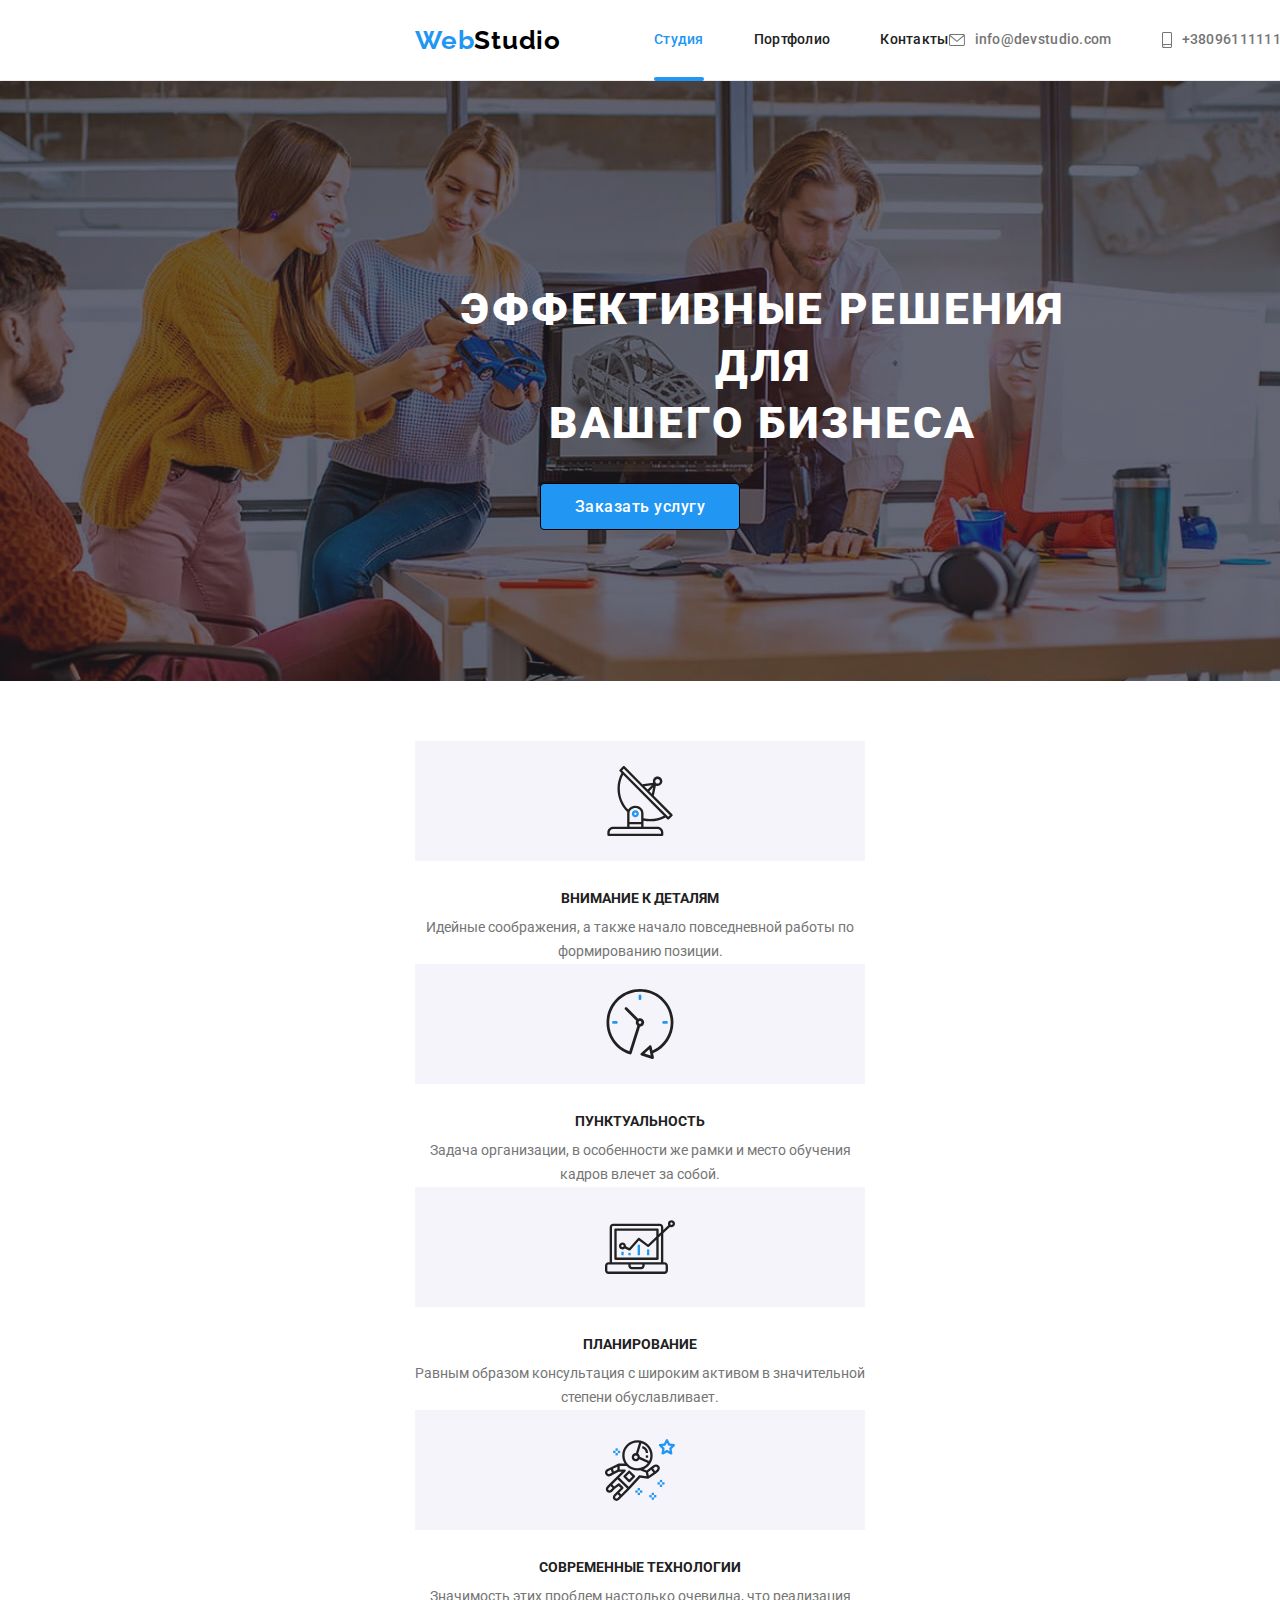
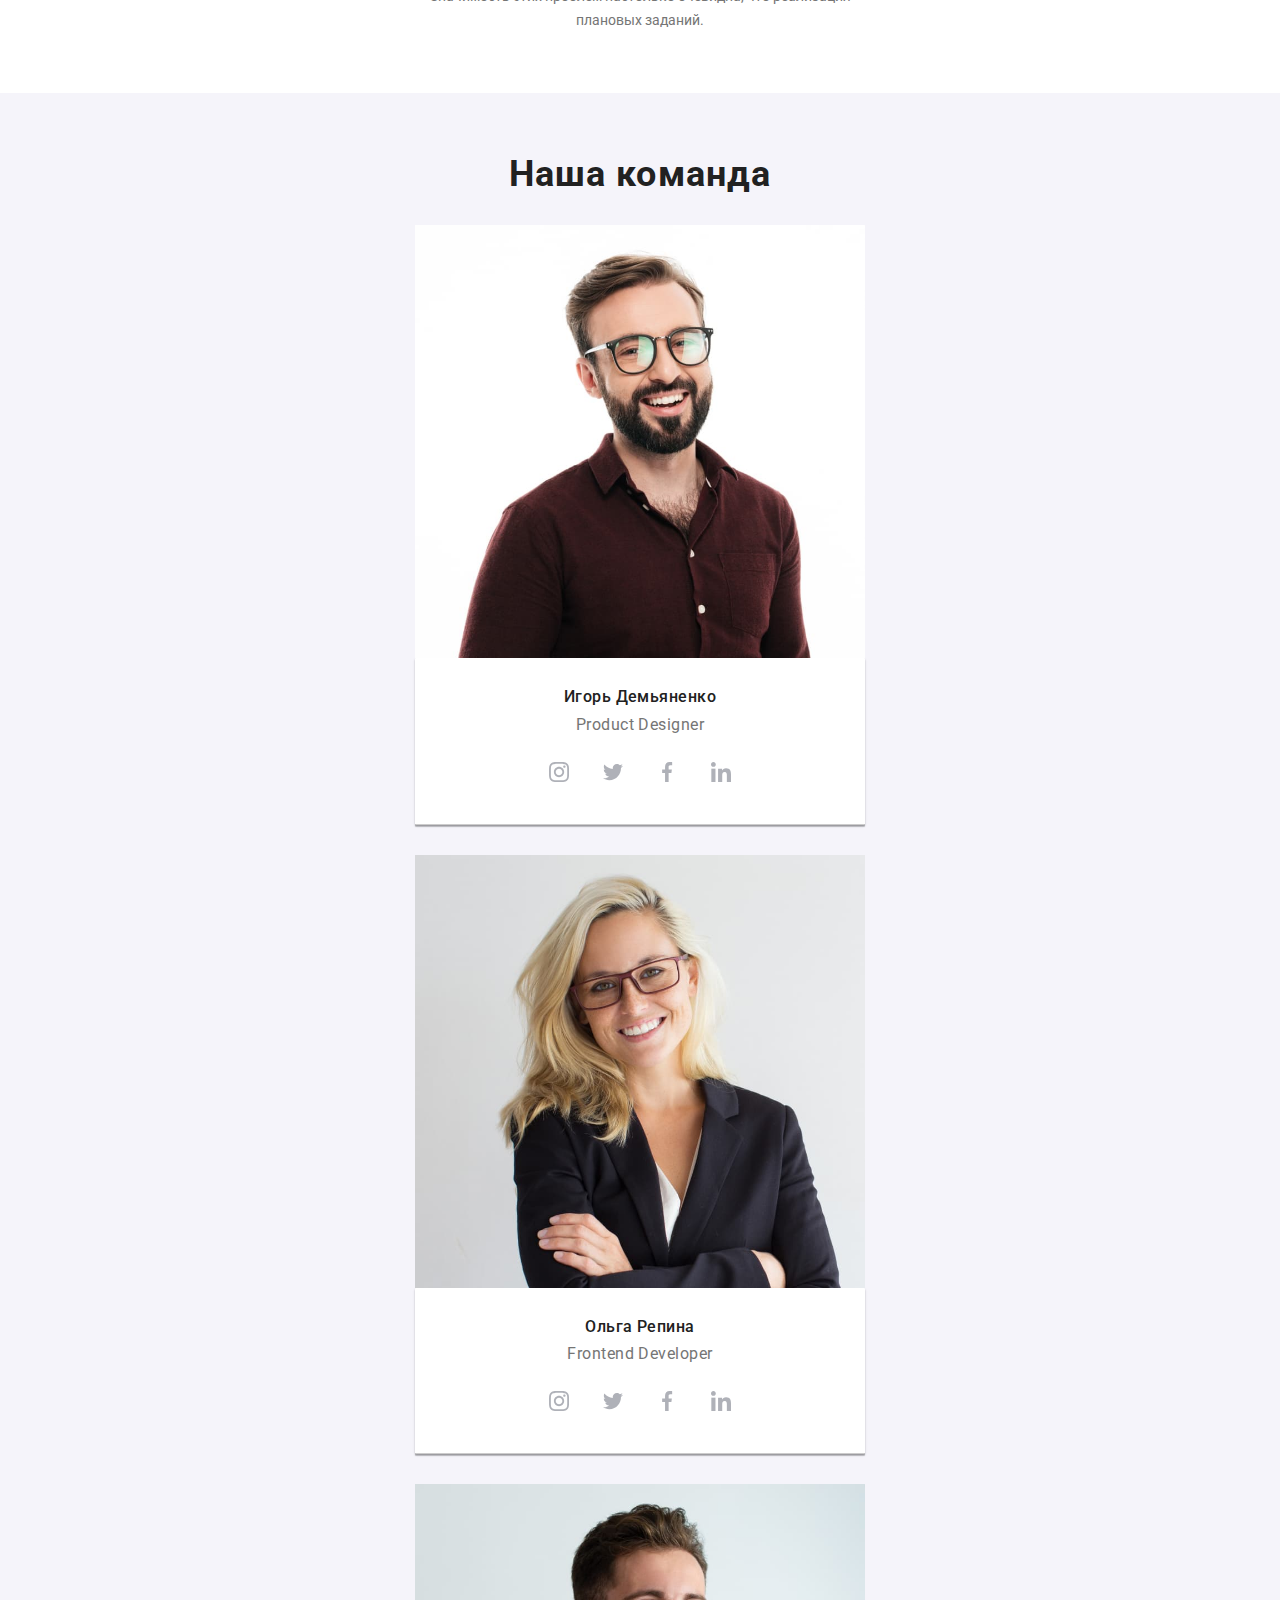
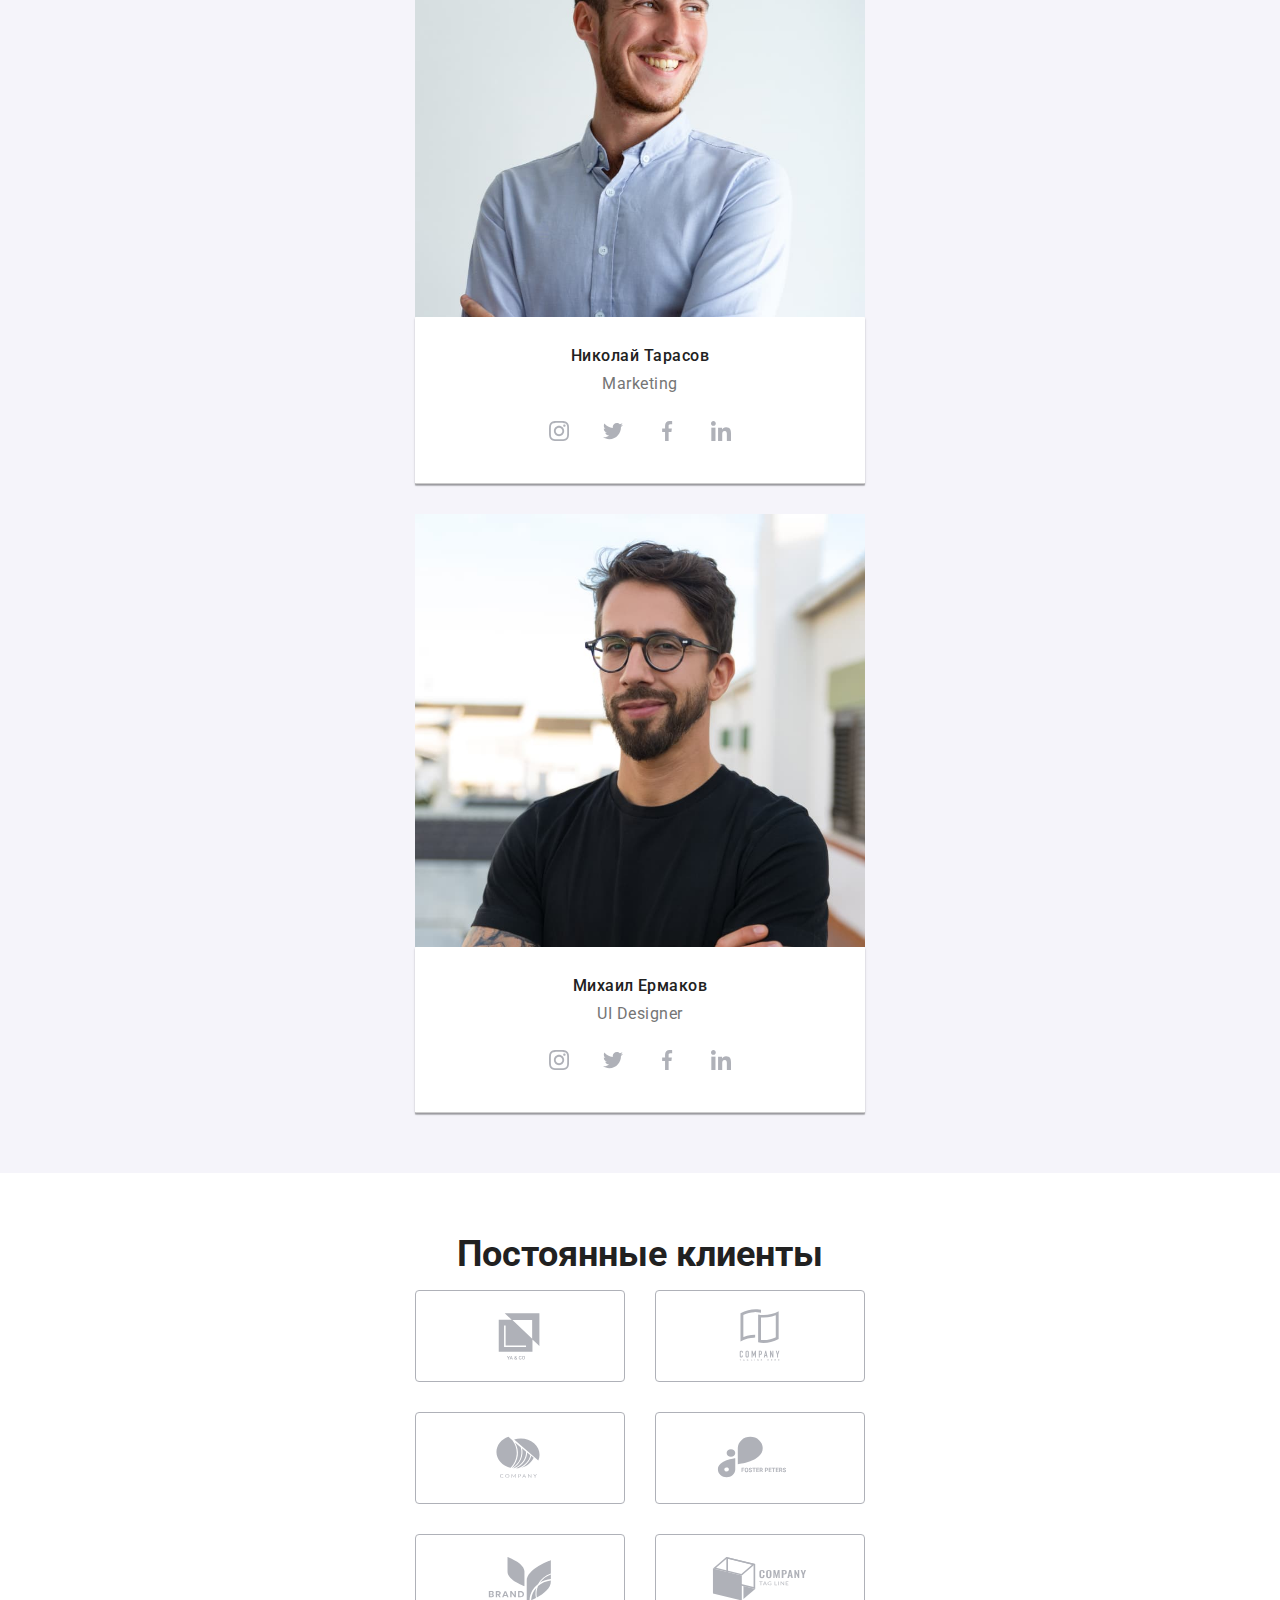
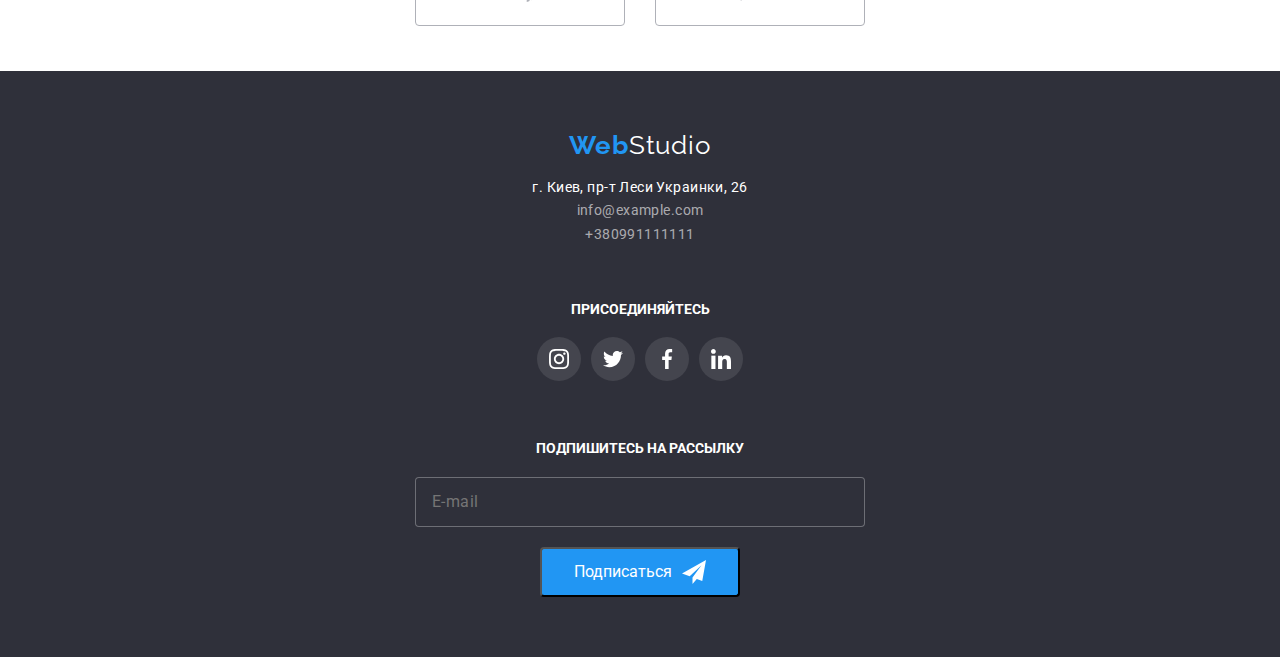
==== index.html @ 8c22aded "test" ====
<!DOCTYPE html>
<html lang="ru">
  <head>
    <meta charset="UTF-8" />
    <meta http-equiv="X-UA-Compatible" content="IE=edge" />
    <meta name="viewport" content="width=device-width, initial-scale=1.0" />

    <link rel="preconnect" href="https://fonts.googleapis.com" />
    <link rel="preconnect" href="https://fonts.gstatic.com" crossorigin />
    <link
      href="https://fonts.googleapis.com/css2?family=Raleway:wght@700&family=Roboto:wght@400;500;700;900&display=swap"
      rel="stylesheet"
    />
    <link
      rel="stylesheet"
      href="https://cdnjs.cloudflare.com/ajax/libs/modern-normalize/1.1.0/modern-normalize.min.css"
    />
    
    <link rel="stylesheet" href="./css/main.min.css" />
    <title>Document</title>
  </head>
  <body>
    <header class="page-header">
      <div class="container">
        <nav class="all-nav">
          <a class="link link-logo-header" href="./index.html">
            <span class="logo-web-header">Web</span
            ><span class="logo-studio-header">Studio</span>
          </a>
          <ul class="nav-list">
            <li class="nav-list__item">
              <a href="" class="nav-list__link nav-list__link--current link">Студия</a>
            </li>
            <li class="nav-list__item">
              <a href="./portfolio.html" class="nav-list__link link"
                >Портфолио</a
              >
            </li>
            <li class="nav-list__item">
              <a href="" class="nav-list__link link">Контакты</a>
            </li>
          </ul>
        </nav>
        <ul class="contacts-list">
          <li class="contacts-list__item">
            <a href="mailto:info@devstudio.com" class="contact link">
              <svg class="icon-mail">
                <use href="./img/icons.svg#icon-envelope"></use>
              </svg>
              info@devstudio.com</a
            >
          </li>
          <li class="contacts-list__item">
            <a href="tel:+380961111111" class="contact link"
              ><svg class="icon-phone">
                <use href="./img/icons.svg#icon-smartphone"></use>
              </svg>
              +380961111111</a
            >
          </li>
        </ul>
      </div>
    </header> 
    <main>
      <!-- HERO -->
      <section class="hero-list">
        <div class="container">
          <h1 class="hero-list__title">
            ЭФФЕКТИВНЫЕ РЕШЕНИЯ ДЛЯ<br />
            ВАШЕГО БИЗНЕСА
          </h1>
          <button type="button" class="hero-list__button hero-list__button--current" data-modal-open>
            Заказать услугу
          </button>
        </div>
      </section>
      <!-- ADVANTAGE -->
      <section class="section">
        <div class="container">
          <h2 class="visually-hidden">Особенности(скрытый заголовок)</h2>
          <ul class="advantage-list">
            <li class="advantage-list__item">
              <div class="icon-container">
                <svg class="icon-antenna-1" width="70" height="70">
                  <use href="./img/icons.svg#icon-antenna-1"></use>
                </svg>
              </div>

              <h3 class="advantage-list__title">ВНИМАНИЕ К ДЕТАЛЯМ</h3>
              <p class="advantage-list__text">
                Идейные соображения, а также начало повседневной работы по
                формированию позиции.
              </p>
            </li>
            <li class="advantage-list__item">
              <div class="icon-container">
                <svg class="icon-clock-1" width="70" height="70">
                  <use href="./img/icons.svg#icon-clock-1"></use>
                </svg>
              </div>
              <h3 class="advantage-list__title">ПУНКТУАЛЬНОСТЬ</h3>
              <p class="advantage-list__text">
                Задача организации, в особенности же рамки и место обучения
                кадров влечет за собой.
              </p>
            </li>
            <li class="advantage-list__item">
              <div class="icon-container">
                <svg class="icon-diagram-1" width="70" height="70">
                  <use href="./img/icons.svg#icon-diagram-1"></use>
                </svg>
              </div>
              <h3 class="advantage-list__title">ПЛАНИРОВАНИЕ</h3>
              <p class="advantage-list__text">
                Равным образом консультация с широким активом в значительной
                степени обуславливает.
              </p>
            </li>
            <li class="advantage-list__item">
              <div class="icon-container">
                <svg class="icon-astronaut-1" width="70" height="70">
                  <use href="./img/icons.svg#icon-astronaut-1"></use>
                </svg>
              </div>
              <h3 class="advantage-list__title">СОВРЕМЕННЫЕ ТЕХНОЛОГИИ</h3>
              <p class="advantage-list__text">
                Значимость этих проблем настолько очевидна, что реализация
                плановых заданий.
              </p>
            </li>
          </ul>
        </div>
      </section> 
      <section class="work">
        <div class="container">
          <h2 class="work-title">Чем мы занимаемся</h2>
          <ul class="work-list">
            <li class="work-list__item">
              <img src="./img/box1.jpg" alt="компьютер" width="370" />
              <p class="work-list__overlay">ДЕСКТОПНЫЕ ПРИЛОЖЕНИЯ</p>
            </li>
            <li class="work-list__item">
              <img src="./img/box2.jpg" alt="смартфон" width="370" />
              <p class="work-list__overlay">МОБИЛЬНЫЕ ПРИЛОЖЕНИЯ</p>
            </li>
            <li class="work-list__item">
              <img src="./img/box3.jpg" alt="планшет" width="370" />
              <p class="work-list__overlay">ДИЗАЙНЕРСКИЕ РЕШЕНИЯ</p>
            </li>
          </ul>
        </div>
      </section>
      <section class="all-team section">
        <div class="container">
          <h2 class="all-team__title">Наша команда</h2>
          <ul class="team-list">
            <li class="team-list__item">
              <img src="./img/img.jpg" width="450" alt="фото Игоря" />
              <div class="team-list__content">
                <h3 class="team-list__name">Игорь Демьяненко</h3>
                <p class="team-list__description">Product Designer</p>
                <ul class="social-list">
                  <li class="social-list__item">
                    <a href="" class="social-list__link">
                      <svg class="social-list__icon" width="20" height="20">
                        <use href="./img/icons.svg#icon-instagram-2"></use>
                      </svg>
                    </a>
                  </li>
                  <li class="social-list__item">
                    <a href="" class="social-list__link">
                      <svg class="social-list__icon" width="20" height="20">
                        <use href="./img/icons.svg#icon-twitter-1"></use>
                      </svg>
                    </a>
                  </li>
                  <li class="social-list__item">
                    <a href="" class="social-list__link">
                      <svg class="social-list__icon" width="20" height="20">
                        <use href="./img/icons.svg#icon-facebook-1"></use>
                      </svg>
                    </a>
                  </li>
                  <li class="social-list__item">
                    <a href="" class="social-list__link">
                      <svg class="social-list__icon" width="20" height="20">
                        <use href="./img/icons.svg#icon-linkedin-1"></use>
                      </svg>
                    </a>
                  </li>
                </ul>
              </div>
            </li>
            <li class="team-list__item">
              <img src="./img/img1.jpg" width="450" alt="фото Ольги" />
              <div class="team-list__content">
                <h3 class="team-list__name">Ольга Репина</h3>
                <p class="team-list__description">Frontend Developer</p>
                <ul class="social-list">
                  <li class="social-list__item">
                    <a href="" class="social-list__link">
                      <svg class="social-list__icon" width="20" height="20">
                        <use href="./img/icons.svg#icon-instagram-2"></use>
                      </svg>
                    </a>
                  </li>
                  <li class="social-list__item">
                    <a href="" class="social-list__link">
                      <svg class="social-list__icon" width="20" height="20">
                        <use href="./img/icons.svg#icon-twitter-1"></use>
                      </svg>
                    </a>
                  </li>
                  <li class="social-list__item">
                    <a href="" class="social-list__link">
                      <svg class="social-list__icon" width="20" height="20">
                        <use href="./img/icons.svg#icon-facebook-1"></use>
                      </svg>
                    </a>
                  </li>
                  <li class="social-list__item">
                    <a href="" class="social-list__link">
                      <svg class="social-list__icon" width="20" height="20">
                        <use href="./img/icons.svg#icon-linkedin-1"></use>
                      </svg>
                    </a>
                  </li>
                </ul>
              </div>
            </li>
            <li class="team-list__item">
              <img src="./img/img2.jpg" width="450" alt="фото Николая" />
              <div class="team-list__content">
                <h3 class="team-list__name">Николай Тарасов</h3>
                <p class="team-list__description">Marketing</p>
                <ul class="social-list">
                  <li class="social-list__item">
                    <a href="" class="social-list__link">
                      <svg class="social-list__icon" width="20" height="20">
                        <use href="./img/icons.svg#icon-instagram-2"></use>
                      </svg>
                    </a>
                  </li>
                  <li class="social-list__item">
                    <a href="" class="social-list__link">
                      <svg class="social-list__icon" width="20" height="20">
                        <use href="./img/icons.svg#icon-twitter-1"></use>
                      </svg>
                    </a>
                  </li>
                  <li class="social-list__item">
                    <a href="" class="social-list__link">
                      <svg class="social-list__icon" width="20" height="20">
                        <use href="./img/icons.svg#icon-facebook-1"></use>
                      </svg>
                    </a>
                  </li>
                  <li class="social-list__item">
                    <a href="" class="social-list__link">
                      <svg class="social-list__icon" width="20" height="20">
                        <use href="./img/icons.svg#icon-linkedin-1"></use>
                      </svg>
                    </a>
                  </li>
                </ul>
              </div>
            </li>
            <li class="team-list__item">
              <img src="./img/img3.jpg" width="450" alt="фото Михаила" />
              <div class="team-list__content">
                <h3 class="team-list__name">Михаил Ермаков</h3>
                <p class="team-list__description">UI Designer</p>
                <ul class="social-list">
                  <li class="social-list__item">
                    <a href="" class="social-list__link">
                      <svg class="social-list__icon" width="20" height="20">
                        <use href="./img/icons.svg#icon-instagram-2"></use>
                      </svg>
                    </a>
                  </li>
                  <li class="social-list__item">
                    <a href="" class="social-list__link">
                      <svg class="social-list__icon" width="20" height="20">
                        <use href="./img/icons.svg#icon-twitter-1"></use>
                      </svg>
                    </a>
                  </li>
                  <li class="social-list__item">
                    <a href="" class="social-list__link">
                      <svg class="social-list__icon" width="20" height="20">
                        <use href="./img/icons.svg#icon-facebook-1"></use>
                      </svg>
                    </a>
                  </li>
                  <li class="social-list__item">
                    <a href="" class="social-list__link">
                      <svg class="social-list__icon" width="20" height="20">
                        <use href="./img/icons.svg#icon-linkedin-1"></use>
                      </svg>
                    </a>
                  </li>
                </ul>
              </div>
            </li>
          </ul>
        </div>
      </section>
      <section class="clients section">
        <div class="container">
          <h2 class="client-title">Постоянные клиенты</h2>
          <ul class="client-list">
            <li class="client-list__item">
              <a href="" class="client-list__link"
                ><svg class="client-list__icon" width="106" height="60">
                  <use href="./img/icons.svg#icon-logo"></use>
                </svg>
              </a>
            </li>
            <li class="client-list__item">
              <a href="" class="client-list__link"
                ><svg class="client-list__icon" width="106" height="60">
                  <use href="./img/icons.svg#icon-logo1"></use>
                </svg>
              </a>
            </li>
            <li class="client-list__item">
              <a href="" class="client-list__link"
                ><svg class="client-list__icon" width="106" height="60">
                  <use href="./img/icons.svg#icon-logo2"></use>
                </svg>
              </a>
            </li>
            <li class="client-list__item">
              <a href="" class="client-list__link"
                ><svg class="client-list__icon" width="106" height="60">
                  <use href="./img/icons.svg#icon-logo3"></use>
                </svg>
              </a>
            </li>
            <li class="client-list__item">
              <a href="" class="client-list__link"
                ><svg class="client-list__icon" width="106" height="60">
                  <use href="./img/icons.svg#icon-logo4"></use>
                </svg>
              </a>
            </li>
            <li class="client-list__item">
              <a href="" class="client-list__link"
                ><svg class="client-list__icon" width="106" height="60">
                  <use href="./img/icons.svg#icon-logo5"></use>
                </svg>
              </a>
            </li>
          </ul>
        </div>
      </section>
    </main>
    <!-- FOOTER -->
    <footer class="all-footer">
      <div class="container">
        <div class="left-side">
          <a class="link" href="./index.html">
            <span lang="en" class="logo-web-header">Web</span
            ><span lang="en" class="footer-logo-studio">Studio</span>
          </a>

          <address class="contacts-list">
            <ul class="contacts-footer">
              <li class="contacts-list__item">
                <a
                  class="contacts-list-adress link"
                  href="https://www.google.com/maps/d/viewer?msa=0&mid=10uSM3H-mIU3GznYo2szRIEphczw&ll=50.42732700000004%2C30.538092&z=17"
                  rel="noopener noreferrer"
                  >г. Киев, пр-т Леси Украинки, 26</a
                >
              </li>
              <li class="contacts-list__item">
                <a href="mailto:info@example.com" class="contact-footer link"
                  >info@example.com</a
                >
              </li>
              <li class="contacts-list__item">
                <a href="tel:+380991111111" class="contact-footer link"
                  >+380991111111</a
                >
              </li>
            </ul>
          </address>
        </div>
        <div class="social-address">
          <h3 class="address-title">ПРИСОЕДИНЯЙТЕСЬ</h3>
          <ul class="address-list">
            <li class="address-list__item">
              <a href="" class="address-list__link">
                <svg class="address-list__icon" width="20" height="20">
                  <use href="./img/icons.svg#icon-instagram-2"></use>
                </svg>
              </a>
            </li>
            <li class="address-list__item">
              <a href="" class="address-list__link">
                <svg class="address-list__icon" width="20" height="20">
                  <use href="./img/icons.svg#icon-twitter-1"></use>
                </svg>
              </a>
            </li>
            <li class="address-list__item">
              <a href="" class="address-list__link">
                <svg class="address-list__icon" width="20" height="20">
                  <use href="./img/icons.svg#icon-facebook-1"></use>
                </svg>
              </a>
            </li>
            <li class="address-list__item">
              <a href="" class="address-list__link">
                <svg class="address-list__icon" width="20" height="20">
                  <use href="./img/icons.svg#icon-linkedin-1"></use>
                </svg>
              </a>
            </li>
          </ul>
        </div>
        <form action="#" class="contact-form">
          <label for="email" class="text-for-input"
            >ПОДПИШИТЕСЬ НА РАССЫЛКУ</label
          >
          <input
            type="text"
            name="email"
            class="input-form"
            id="email"
            placeholder="E-mail"
          />
          <button class="input-button" type="submit">
            Подписаться
            <svg class="icon-send" width="24" height="24">
              <use href="./img/icons.svg#icon-send"></use>
            </svg>
          </button>
        </form>
      </div>
    </footer>
    <div class="backdrop is-hidden" data-modal>
      <div class="modal">
        <button class="close-modal-button" type="button" data-modal-close>
          <svg class="icon-close" width="18" height="18">
            <use href="./img/icons.svg#icon-close"></use>
          </svg>
        </button>
        <form class="modal-form">
          <p class="modal-form-text">Оставьте свои данные, мы вам перезвоним</p>
          <div class="modal-form-name">
            <label class="modal-form__label" for="name"> Имя</label>
            <span class="modal-form__span">
              <input class="input-modal" type="text" name="name" id="name" />
              <svg class="icon-modal" width="12" height="12">
                <use href="./img/icons.svg#icon-man"></use></svg
            ></span>
          </div>
          <div class="modal-form-phone">
            <label class="modal-form__label" for="phone">Телефон</label>
            <span class="modal-form__span"
              ><input class="input-modal" type="text" name="phone" id="phone" />
              <svg class="icon-modal" width="12" height="12">
                <use href="./img/icons.svg#icon-telphone"></use></svg
            ></span>
          </div>
          <div class="modal-form-mail">
            <label class="modal-form__label" for="mail">Почта</label>

            <span class="modal-form__span"
              ><input
                class="input-modal"
                type="text"
                name="mail"
                id="mail" /><svg class="icon-modal" width="12" height="12">
                <use href="./img/icons.svg#icon-enve"></use></svg
            ></span>
          </div>
          <div class="modal-form-comment">
            <label class="modal-form__label" for="comment">Комментарий</label>
            <textarea
              class="textarea-modal"
              name="comment"
              id="comment"
              placeholder="Введите текст"
            ></textarea>
          </div>
          <div class="modal-form-agreement">
            <input
              class="checkbox visually-hidden"
              type="checkbox"
              name="accept"
              value="accept"
              id="check"
            />
            <label for="check" class="accept-agreement"
              ><span class="label-accept-check"
                ><svg height="8" width="11">
                  <use href="./img/icons.svg#icon-vector-1"></use></svg
              ></span>
              Соглашаюсь с рассылкой и принимаю&nbsp;
              <a href="" class="accept-agreement-link">
                Условия договора</a
              ></label
            >
          </div>
          <div class="modal-form-submit">
            <button class="input-button-modal" type="submit">Отправить</button>
          </div>
        </form>
      </div>
    </div>
    <script src="./js/modal.js"></script>
  </body>
</html>
---- css/main.min.css ----
:root{--background-color: #e5e5e5;--primary-text-color: #212121;--secondary-text-color: #757575;--button-hover-color: #2196f3;--button-hover-text-color: #ffffff;--button-background-color: #f5f4fa}body{background-color:#ffffff;color:var(--primary-text-color);font-family:"Roboto", sans-serif}h1,h2,h3{margin:0}ul{margin:0;list-style:none}p{margin:0}img{display:block;max-width:100%}.link{text-decoration:none}.visually-hidden{position:absolute;width:1px;height:1px;margin:-1px;border:0;padding:0;white-space:nowrap;clip-path:inset(100%);clip:rect(0 0 0 0);overflow:hidden}.button{display:block;color:var(--button-hover-text-color);background-color:var(--button-hover-color);cursor:pointer;font-weight:500;font-size:16px;line-height:1.6;letter-spacing:0.03em;border-radius:4px;border:1px solid #000000;margin:0 auto;transition:background-color 250ms cubic-bezier(0.4, 0, 0.2, 1)}.button.current{color:var(--button-hover-text-color);background-color:var(--button-hover-color)}.button:hover,.button:focus{color:var(--button-hover-text-color);background-color:#188ce8}.social-list{display:flex;justify-content:center;padding-left:0px}.social-list__item{width:44px;height:44px}.social-list__item+.social-list__item{margin-left:10px}.social-list__icon{fill:#afb1b8;transition:fill 250ms cubic-bezier(0.4, 0, 0.2, 1)}.social-list__link:hover .social-list__icon,.social-list__link:focus .social-list__icon{fill:var(--button-hover-text-color)}.social-list__link{width:100%;height:100%;display:flex;align-items:center;justify-content:center;border-radius:50%;background-color:var(--button-hover-text-color);transition:background-color 250ms cubic-bezier(0.4, 0, 0.2, 1)}.social-list__link:hover,.social-list__link:focus{background-color:var(--button-hover-color)}.logo-web-header{color:var(--button-hover-color);font-family:"Raleway", sans-serif;font-size:26px;font-weight:700;line-height:1.1;letter-spacing:0.03em}.logo-studio-header{color:black;font-family:"Raleway", sans-serif;font-size:26px;font-weight:700;line-height:1.1;letter-spacing:0.03em}.link-logo-header{margin-right:93px}.footer-logo-studio{color:var(--button-hover-text-color);font-family:"Raleway", sans-serif;font-size:26px;line-height:1.1;letter-spacing:0.03em}.backdrop{position:fixed;top:0;left:0;width:100%;height:100%;background-color:rgba(0,0,0,0.2);opacity:1;transition:opacity 250ms cubic-bezier(0.4, 0, 0.2, 1)}.backdrop.is-hidden{opacity:0;pointer-events:none;visibility:visible}.backdrop.is-hidden.modal{transform:translate(-50%, -50%) scale(1.5)}.modal{display:flex;padding:40px 40px;height:581px;width:521px;background-color:var(--button-hover-text-color);position:absolute;top:50%;left:50%;transform:translate(-50%, -50%) scale(1);transition:transform 250ms cubic-bezier(0.4, 0, 0.2, 1);box-shadow:1px 0px 2px rgba(0,0,0,0.2),1px 0px 1px rgba(0,0,0,0.14),3px 0px 1px rgba(0,0,0,0.12);border-radius:4px}.close-modal-button{position:absolute;top:8px;right:8px;width:30px;height:30px;display:flex;justify-content:center;align-items:center;border:1px solid rgba(226,8,8,0.1);border-radius:50%;background-color:#ffffff;cursor:pointer;transition:fill 250ms cubic-bezier(0.4, 0, 0.2, 1)}.close-modal-button:hover .icon-close,.close-modal-button:focus .icon-close{fill:var(--button-hover-color)}.icon-close:hover,.icon-close:focus{fill:var(--button-hover-color)}.modal-form-name{margin-bottom:10px;position:relative}.modal-form__span{position:relative;outline:none}.icon-modal{position:absolute;left:15px;top:50%;transform:translateY(-50%);transition:fill 250ms cubic-bezier(0.4, 0, 0.2, 1)}.icon-modal:hover,.icon-modal:focus{fill:var(--button-hover-color)}.modal-form__span:hover .icon-modal,.modal-form__span:focus .icon-modal{fill:var(--button-hover-color)}.modal-form-phone{margin-bottom:10px}.modal-form-mail{margin-bottom:10px}.modal-form-comment{margin-bottom:20px}.modal-form-agreement{margin-bottom:30px}.modal-form-submit{display:flex;justify-content:center;align-items:center}.input-modal{width:448px;height:40px;border:1px solid rgba(33,33,33,0.2);border-radius:4px;padding-left:42px;margin-top:4px;transition:border 250ms cubic-bezier(0.4, 0, 0.2, 1);outline:none}.input-modal:hover,.input-modal:focus{border:1px solid #2196f3}.modal-form__span:hover .input-modal,.modal-form__span:focus .input-modal{border:1px solid #2196f3}.modal-form-text{font-family:"Roboto", sans-serif;font-size:20px;font-weight:700;line-height:1.1;letter-spacing:0.03em;text-align:center;margin-bottom:12px}.textarea-modal{width:448px;height:120px;margin-top:4px;border-radius:4px;transition:border 250ms cubic-bezier(0.4, 0, 0.2, 1);padding-left:16px;padding-top:12px;font-weight:400;font-size:14px;letter-spacing:0.01em;line-height:1.17;outline:none}.textarea-modal:hover,.textarea-modal:focus{border:1px solid #2196f3}.modal-form__label{position:relative;font-family:"Roboto", sans-serif;font-size:12px;font-weight:400;letter-spacing:0.01em;line-height:1.17;color:var(--secondary-text-color)}.input-button-modal{width:200px;height:50px;background-color:var(--button-hover-color);color:var(--button-hover-text-color);border-radius:4px;outline:none}.accept-agreement{display:flex;align-items:center;font-family:"Roboto", sans-serif;font-weight:400;font-size:14px;line-height:1.71;letter-spacing:0.03em;color:var(--secondary-text-color);justify-content:center}.accept-agreement-link{font-family:"Roboto", sans-serif;font-weight:400;font-size:14px;line-height:1.71;letter-spacing:0.03em;color:var(--button-hover-color);outline:none}.label-accept-check{display:flex;justify-content:center;align-items:center;width:16px;height:15px;border:1px solid #212121;border-radius:4px;margin-right:8px;outline:none;transition:background-color 250ms cubic-bezier(0.4, 0, 0.2, 1)}.checkbox:checked+.accept-agreement .label-accept-check{background-color:var(--button-hover-color);border:none;box-shadow:none}.social-address{margin:0 auto}.address-list{display:flex;justify-content:center;padding-left:0px}.address-title{color:var(--button-hover-text-color);font-weight:700;font-size:14px;line-height:1.1;text-align:center;margin-bottom:20px;margin-top:60px}.address-list__item{width:44px;height:44px}.address-list__item+.address-list__item{margin-left:10px}.address-list__link{background-color:#44454e;width:100%;height:100%;display:flex;align-items:center;justify-content:center;border-radius:50%;transition:background-color 250ms cubic-bezier(0.4, 0, 0.2, 1)}.address-list__link:hover,.address-list__link:focus{background-color:var(--button-hover-color)}.address-list__icon{width:20px;height:20px;fill:var(--button-hover-text-color)}.address-list__link:hover .address-list__icon,.address-list__ink:focus .address-list__icon{fill:var(--button-hover-text-color)}.container{padding-left:15px;padding-right:15px;margin:0 auto}@media screen and (min-width: 480px){.container{width:480px}}@media screen and (min-width: 480px){.section{padding-bottom:60px;padding-top:60px}}.page-header{padding-left:0;border-bottom:1px solid #ececec}.page-header .container{display:flex;align-items:center}.all-nav{display:flex;align-items:center}.nav-list{display:flex;list-style:none;padding-left:0px}.nav-list__item+.nav-list__item{margin-left:50px}.nav-list__link{position:relative;display:block;color:var(--primary-text-color);font-weight:500;font-size:14px;line-height:1.1;letter-spacing:0.02em;padding-bottom:32px;padding-top:32px;transition:color 250ms cubic-bezier(0.4, 0, 0.2, 1)}.nav-list__link:hover,.nav-list__link:focus{color:var(--button-hover-color)}.nav-list__link--current{display:block;color:var(--button-hover-color);padding-top:32px;padding-bottom:32px}.nav-list__link--current::after{display:block;width:100%;height:4px;border-radius:2px;background-color:var(--button-hover-color);content:"";position:absolute;bottom:-1px}.hero-list{list-style:none;text-align:center;padding-top:200px;padding-bottom:200px;background-image:linear-gradient(rgba(47,48,58,0.4), rgba(47,48,58,0.4)),url(../img/Imgmin.jpg);background-size:cover;background-position:center;height:600px;max-width:1600px;margin-left:auto;margin-right:auto}.hero-list__title{color:var(--button-hover-text-color);font-size:44px;font-weight:900;letter-spacing:0.06em;text-align:center;line-height:1.3;margin-bottom:30px;margin-top:0px;min-width:696px}.hero-list__button{display:block;color:var(--button-hover-text-color);background-color:var(--button-hover-color);cursor:pointer;font-weight:500;font-size:16px;line-height:1.6;letter-spacing:0.03em;width:200px;border-radius:4px;border:1px solid #000000;margin:0 auto;padding:10px 32px 10px 32px;transition:background-color 250ms cubic-bezier(0.4, 0, 0.2, 1)}.hero-list__button.hero-list__button--current{color:var(--button-hover-text-color);background-color:var(--button-hover-color)}.hero-list__button:hover,.hero-list__button:focus{background-color:#188ce8}.contacts-list{display:flex;list-style:none;font-style:normal;padding-left:0px;margin-left:auto;align-items:center}.contacts-list__item+.contacts-list__item{margin-left:50px}.contacts-list .contact{color:var(--secondary-text-color);font-weight:500;font-size:14px;line-height:1.1;letter-spacing:0.02em;transition:color 250ms cubic-bezier(0.4, 0, 0.2, 1)}.contacts-list .contact:hover,.contacts-list .contact:focus{color:var(--button-hover-color)}.contacts-list .contact.current{color:var(--button-hover-color);display:block;padding-top:32px;padding-bottom:32px}.contacts-list .contact.link{display:flex;padding-bottom:32px;padding-top:32px;align-items:center}.contacts-list .contacts-list-adress{color:var(--button-hover-text-color);font-weight:400;font-size:14px;line-height:1.1;letter-spacing:0.03em;transition:color 250ms cubic-bezier(0.4, 0, 0.2, 1)}.contacts-list .contacts-list-adress:hover,.contacts-list .contacts-list-adress:focus{color:var(--button-hover-color)}.icon-phone{width:10px;height:16px;fill:#757575;margin-right:10px;transition:fill 250ms cubic-bezier(0.4, 0, 0.2, 1)}.contact:hover .icon-phone,.contact:focus .icon-phone{fill:var(--button-hover-color)}.icon-mail{width:16px;height:12px;fill:#757575;margin-right:10px;transition:fill 250ms cubic-bezier(0.4, 0, 0.2, 1)}.contact:hover .icon-mail,.contact:focus .icon-mail{fill:var(--button-hover-color)}.filter-list-all{background-color:#ffffff;display:flex;list-style:none;justify-content:center;align-items:center;padding-left:0px;margin-bottom:50px}.filter-list-all .item+.item{margin-left:8px}.filter-list-all .button{color:var(--primary-text-color);background-color:var(--button-background-color);cursor:pointer;font-weight:500;font-size:16px;line-height:1.6;letter-spacing:0.03em;border-radius:4px;border:#f5f4fa;padding:6px 22px 6px 22px;transition:background-color 250ms cubic-bezier(0.4, 0, 0.2, 1),color 250ms cubic-bezier(0.4, 0, 0.2, 1),box-shadow 250ms cubic-bezier(0.4, 0, 0.2, 1)}.filter-list-all .button:hover,.filter-list-all .button:focus{background-color:var(--button-hover-color);color:var(--button-hover-text-color);box-shadow:0px 4px 4px rgba(0,0,0,0.25)}.filter-list-all .button.current{color:var(--button-hover-text-color);background-color:var(--button-hover-color);box-shadow:0px 4px 4px rgba(0,0,0,0.25)}.project-list{list-style:none;display:flex;flex-wrap:wrap;margin-top:-30px;margin-left:-30px;padding-left:0px}.project-content{padding-left:24px;padding-right:24px;padding-top:20px;padding-bottom:20px;border-bottom:1px solid #eeeeee;border-right:1px solid #eeeeee;border-left:1px solid #eeeeee}.project-list .item{flex-basis:calc(100% / 3 - 30px);margin-top:30px;margin-left:30px;transition:box-shadow 250ms cubic-bezier(0.4, 0, 0.2, 1)}.project-list .item:hover,.project-list .item:focus{box-shadow:0px 4px 4px rgba(0,0,0,0.25)}.project-list .item:hover .project-card-text,.project-list .item:focus .project-card-text{transform:translateY(0%)}.project-list .project-list-title{color:var(--primary-text-color);font-weight:700;font-size:18px;line-height:2;letter-spacing:0.06em}.project-list .project-list-text{color:var(--secondary-text-color);font-weight:400;font-size:16px;line-height:1.8;letter-spacing:0.03em;margin-top:4px}.project-card{position:relative;overflow:hidden}.project-card-text{position:absolute;top:0;left:0;transform:translateY(100%);padding:24px 63px 24px 63px;width:100%;height:100%;font-family:"Roboto", sans-serif;font-size:18px;font-weight:400;line-height:1.5;letter-spacing:0.03em;background-color:rgba(33,150,243,0.9);color:var(--button-hover-text-color);transition:transform 250ms cubic-bezier(0.4, 0, 0.2, 1)}.project-card:hover .project-card-text{transform:translateY(0%)}.advantage-list{padding-left:0px;margin:0 auto}.advantage-list__item{width:450px}.advantage-list__title{color:var(--primary-text-color);font-weight:700;font-size:14px;line-height:1.1;text-align:center}.advantage-list__text{color:var(--secondary-text-color);font-weight:400;font-size:14px;line-height:1.7;margin-top:10px;text-align:center}.icon-container{display:flex;height:120px;background-color:#f5f4fa;margin-bottom:30px;justify-content:center;align-items:center}@media screen and (min-width: 480px){.work{display:none}}.work{padding-top:0px;padding-bottom:94px}.work-list{list-style:none;display:flex;padding-left:0px;margin-top:50px;z-index:0}.work-list .work-list__item{width:370px;position:relative}.work-list__overlay{position:absolute;bottom:0;display:flex;align-items:center;justify-content:center;height:70px;width:100%;text-align:center;font-weight:700;font-size:14px;line-height:1.1;letter-spacing:00.03em;color:var(--button-hover-text-color);background-color:rgba(47,48,58,0.8);z-index:0}.work-list .work-list__item+.work-list__item{margin-left:30px}.work-title{letter-spacing:0.03em;text-align:center;line-height:1.17;font-weight:700;font-size:36px;color:var(--primary-text-color)}.all-team{background-color:var(--button-background-color);margin-right:auto;margin-left:auto}.all-team__title{text-align:center;line-height:1.17;font-weight:700;font-size:36px;color:var(--primary-text-color);letter-spacing:0.03em}.team-list{list-style:none;padding-left:0px;margin-top:30px}.team-list__name{color:var(--primary-text-color);font-weight:500;font-size:16px;line-height:1.1;letter-spacing:0.03em;text-align:center}.team-list__description{color:var(--secondary-text-color);font-weight:400;font-size:16px;line-height:1.1;letter-spacing:0.03em;margin-top:10px;text-align:center;margin-bottom:16px}.team-list__content{border-bottom:1px solid rgba(0,0,0,0.2);border-radius:1px;padding:30px 32px 30px 32px;background-color:var(--button-hover-text-color);box-shadow:0px 1px 3px rgba(0,0,0,0.12),0px 1px 1px rgba(0,0,0,0.14),0px 2px 1px rgba(0,0,0,0.2)}.team-list__item+.team-list__item{margin-top:30px}.client-list{display:flex;flex-wrap:wrap;padding-left:0px;justify-content:center;margin:-30px}.client-title{text-align:center;line-height:1.17;font-weight:700;font-size:36px;margin-bottom:30px}.client-list__item{width:210px;height:92px;margin:15px}.client-list__link{display:flex;width:100%;height:100%;border:1px solid #afb1b8;border-radius:4px;align-items:center;justify-content:center;transition:border-color 250ms cubic-bezier(0.4, 0, 0.2, 1)}.client-list__link:hover,.client-list__link:focus{border-color:var(--button-hover-color)}.client-list__icon{fill:#afb1b8;transition:fill 250ms cubic-bezier(0.4, 0, 0.2, 1)}.client-list__icon:focus,.client-list__icon:hover{fill:var(--button-hover-color)}.client-list__link:hover .client-list__icon,.client-list__link:focus .client-list__icon{border-color:var(--button-hover-color);fill:var(--button-hover-color)}.all-footer{background-color:#2f303a;padding-bottom:60px;padding-top:60px}.all-footer .container{display:block;align-items:baseline}.all-footer .contacts-list{margin-top:20px}.contacts-footer{margin:0 auto;list-style:none;padding-left:0px}.contacts-footer .contacts-list__item+.contacts-list__item{margin-top:8px;margin-left:0px}.left-side .link{display:flex;justify-content:center}.contact-footer{color:rgba(255,255,255,0.6);font-size:14px;line-height:1.1;letter-spacing:0.03em;transition:color 250ms cubic-bezier(0.4, 0, 0.2, 1)}.contact-footer:hover,.contact-footer:focus{color:var(--button-hover-color)}.contact-form{width:450px;min-height:86px;margin:0 auto;margin-top:60px}.input-form{width:450px;height:50px;border:1px solid rgba(255,255,255,0.3);border-radius:4px;background-color:#2f303a;margin-top:20px;font-size:16px;line-height:1.25;letter-spacing:0.03em;color:rgba(255,255,255,0.6);padding-left:16px;outline:none}.input-button{display:flex;align-items:center;justify-content:center;width:200px;height:50px;background-color:var(--button-hover-color);color:var(--button-hover-text-color);border-radius:4px;margin:0 auto;margin-top:20px}.icon-send{display:block;margin-left:10px;fill:var(--button-hover-text-color)}.text-for-input{display:flex;justify-content:center;color:var(--button-hover-text-color);font-weight:700;font-size:14px;line-height:1.1}
/*# sourceMappingURL=main.min.css.map */
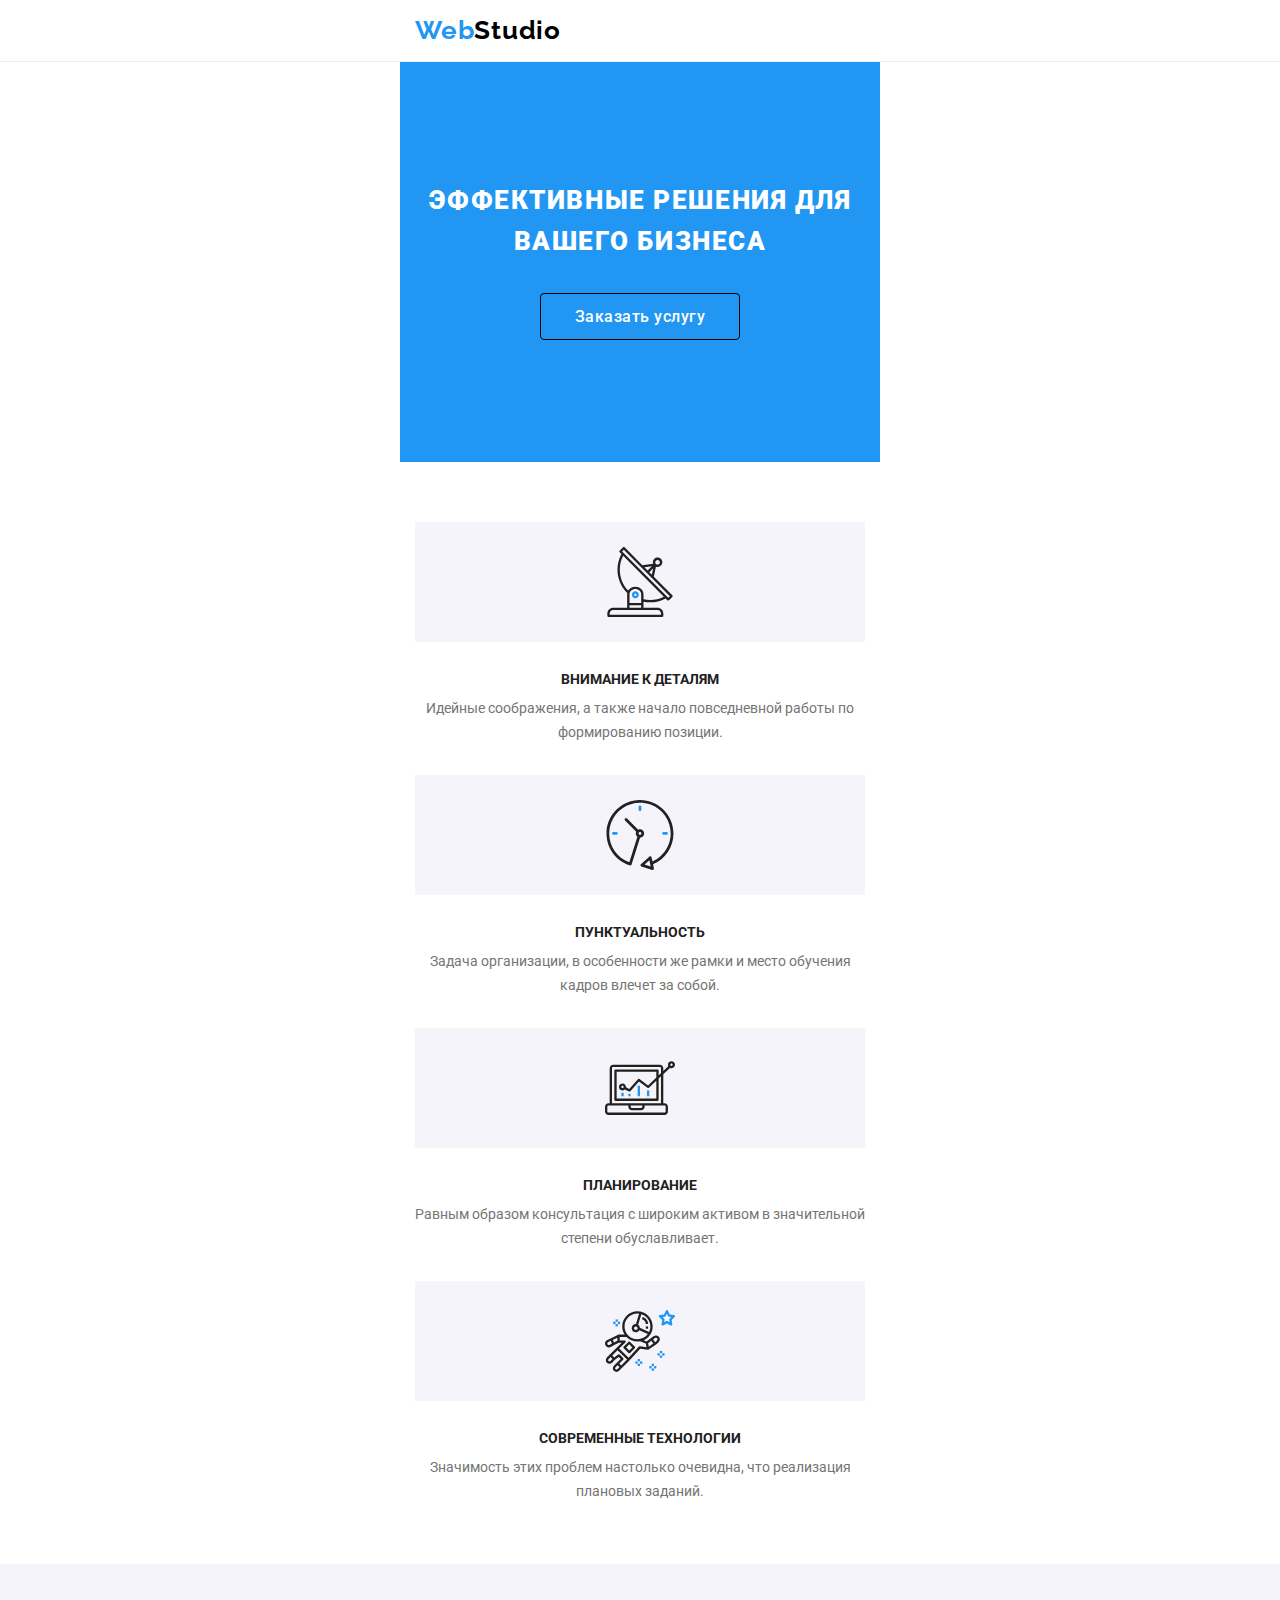
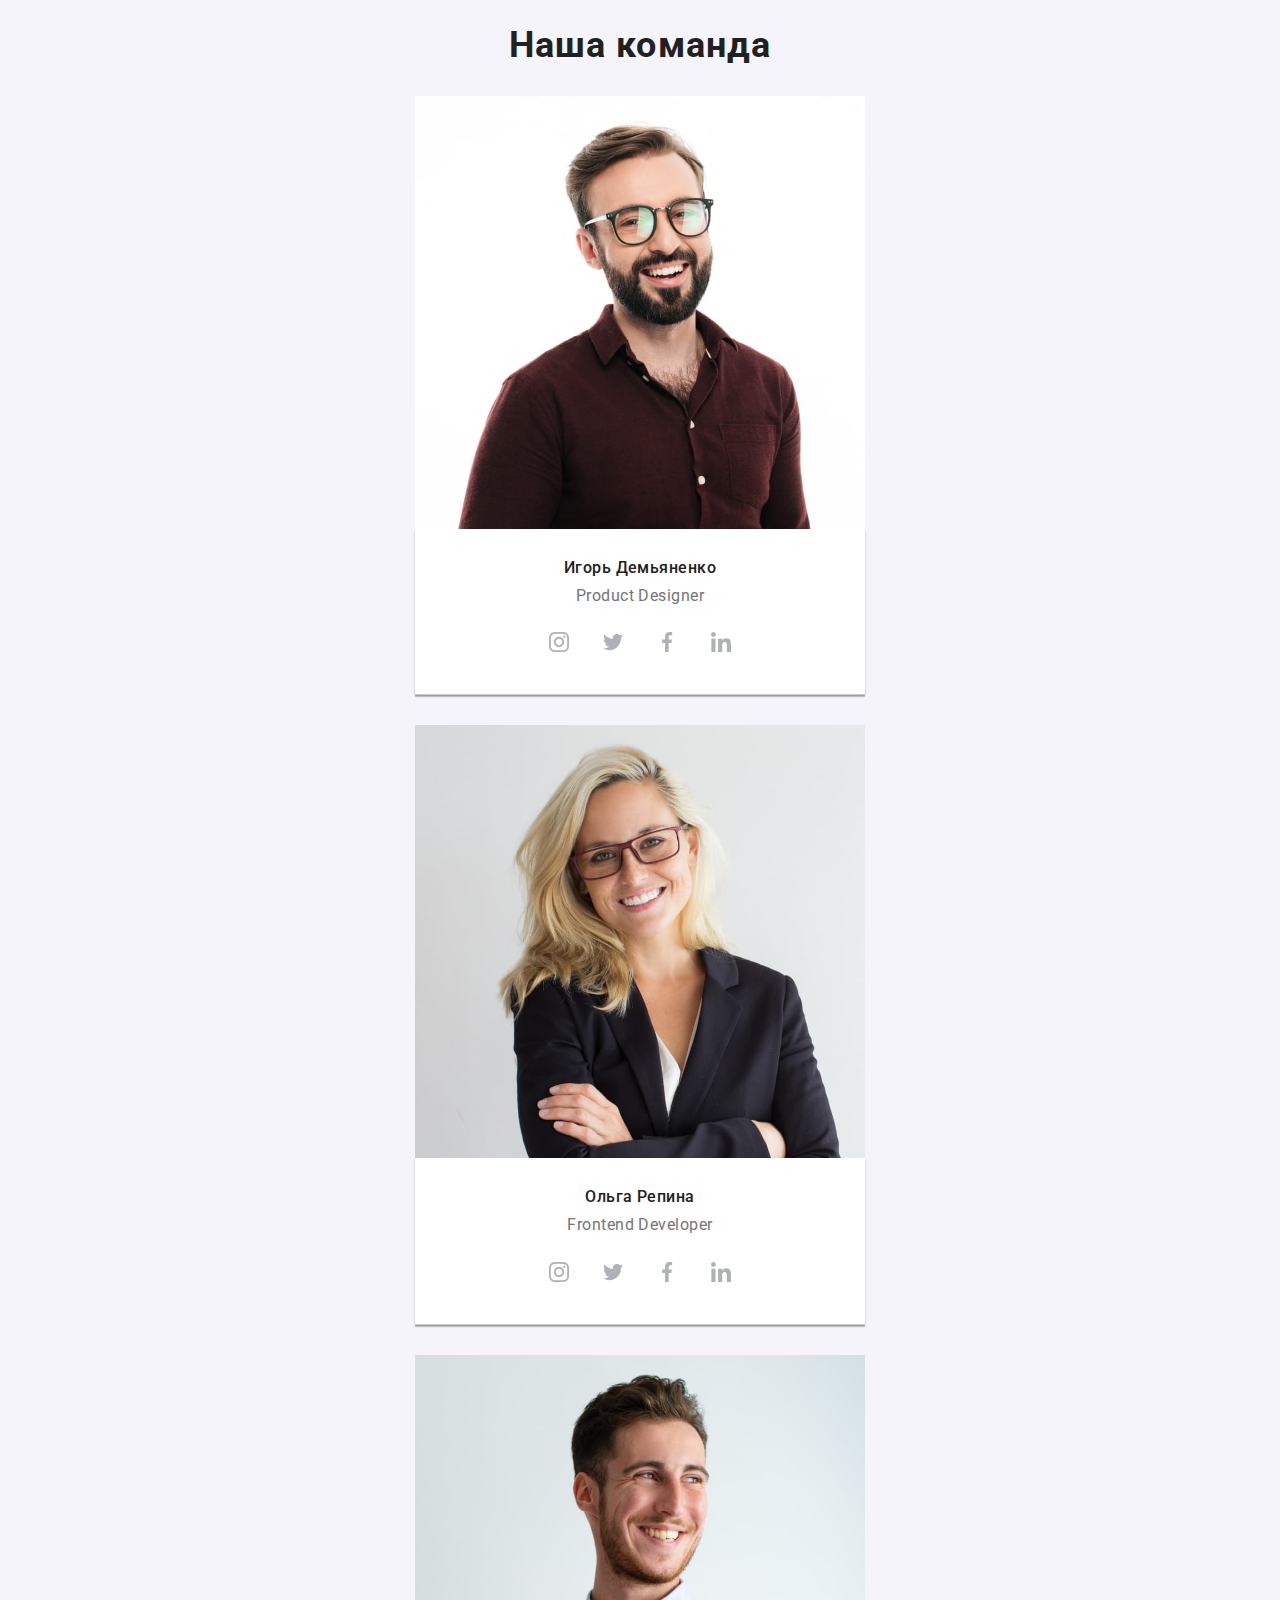
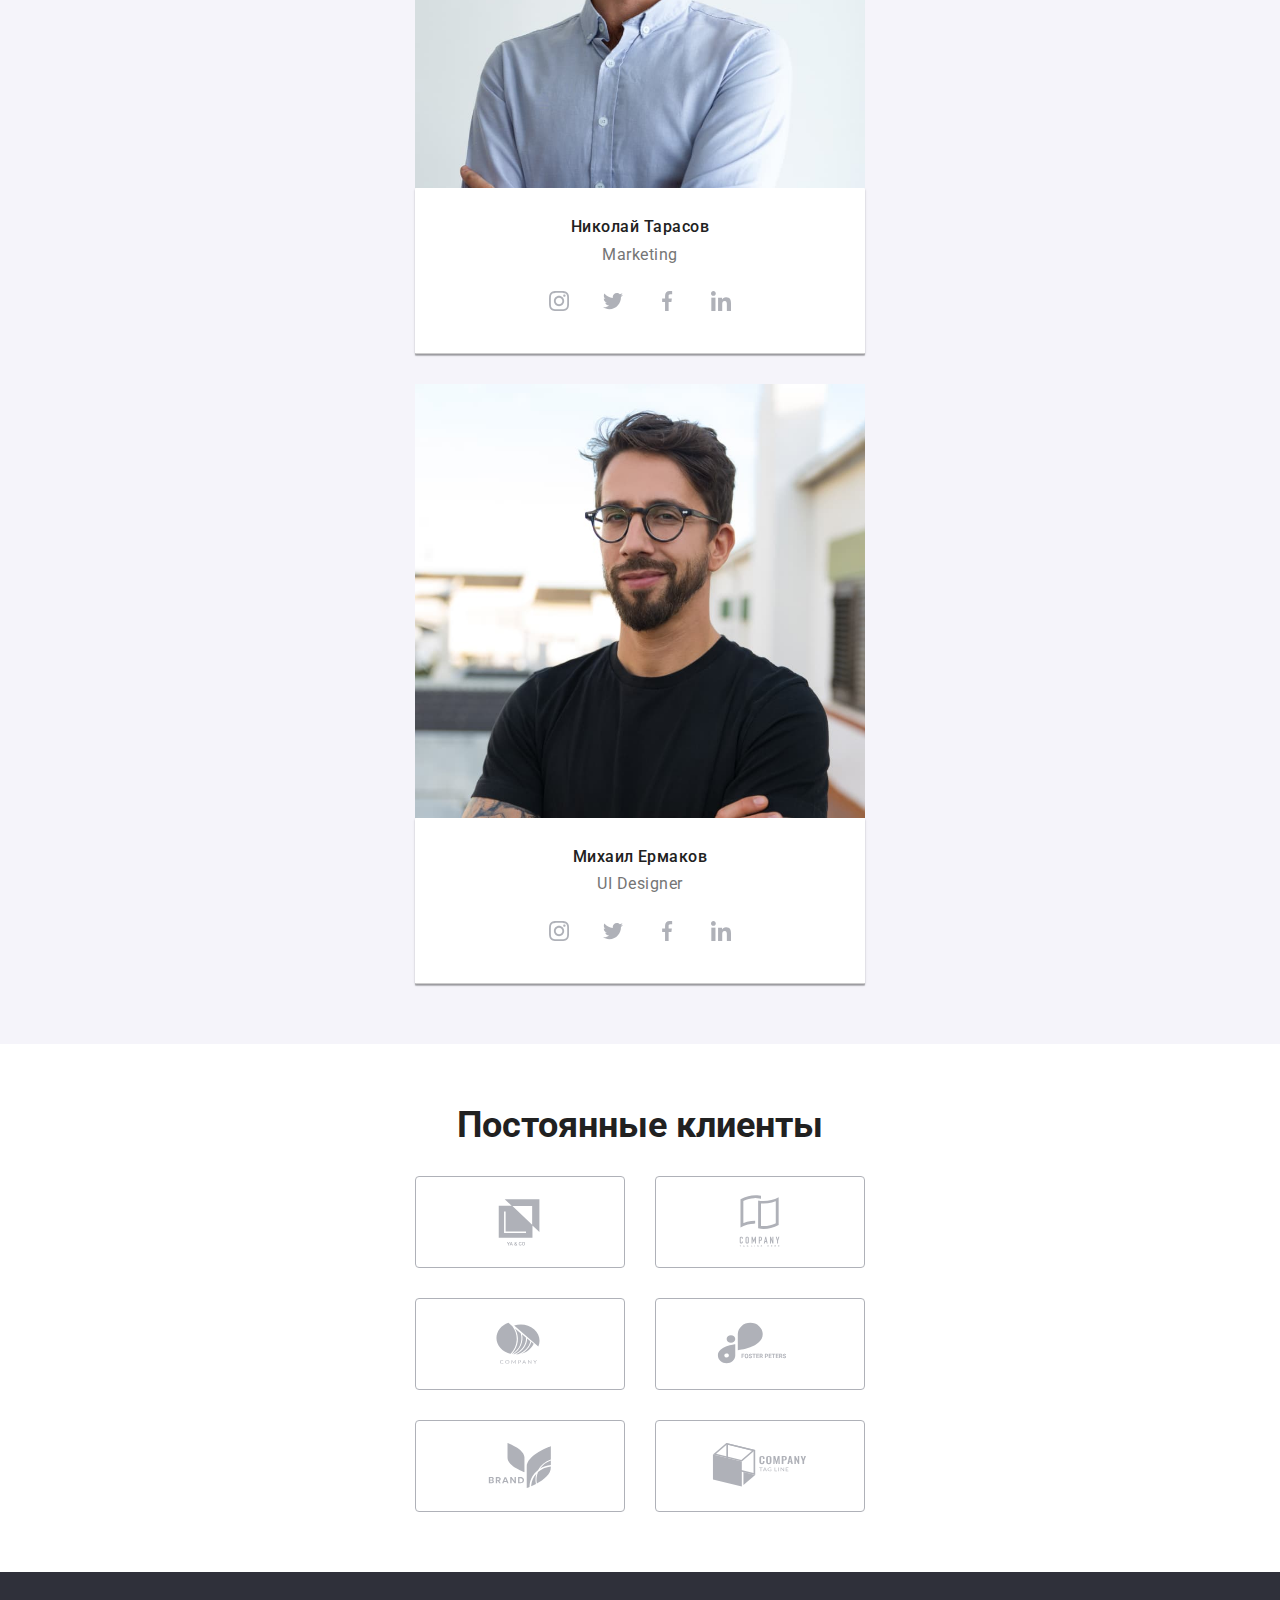
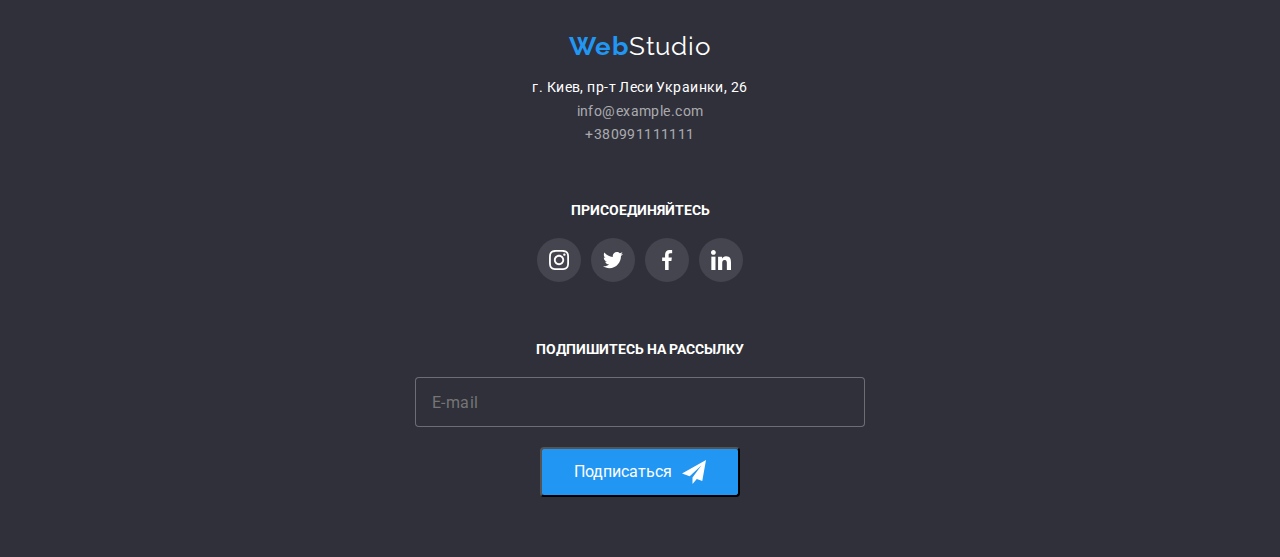
==== commit 15e0b03f: "480" ====
--- a/index.html
+++ b/index.html
@@ -388,7 +388,7 @@
           </address>
         </div>
         <div class="social-address">
-          <h3 class="address-title">ПРИСОЕДИНЯЙТЕСЬ</h3>
+          <h3 class="address-title">присоединяйтесь</h3>
           <ul class="address-list">
             <li class="address-list__item">
               <a href="" class="address-list__link">
--- a/css/main.min.css
+++ b/css/main.min.css
@@ -1,2 +1,2 @@
-:root{--background-color: #e5e5e5;--primary-text-color: #212121;--secondary-text-color: #757575;--button-hover-color: #2196f3;--button-hover-text-color: #ffffff;--button-background-color: #f5f4fa}body{background-color:#ffffff;color:var(--primary-text-color);font-family:"Roboto", sans-serif}h1,h2,h3{margin:0}ul{margin:0;list-style:none}p{margin:0}img{display:block;max-width:100%}.link{text-decoration:none}.visually-hidden{position:absolute;width:1px;height:1px;margin:-1px;border:0;padding:0;white-space:nowrap;clip-path:inset(100%);clip:rect(0 0 0 0);overflow:hidden}.button{display:block;color:var(--button-hover-text-color);background-color:var(--button-hover-color);cursor:pointer;font-weight:500;font-size:16px;line-height:1.6;letter-spacing:0.03em;border-radius:4px;border:1px solid #000000;margin:0 auto;transition:background-color 250ms cubic-bezier(0.4, 0, 0.2, 1)}.button.current{color:var(--button-hover-text-color);background-color:var(--button-hover-color)}.button:hover,.button:focus{color:var(--button-hover-text-color);background-color:#188ce8}.social-list{display:flex;justify-content:center;padding-left:0px}.social-list__item{width:44px;height:44px}.social-list__item+.social-list__item{margin-left:10px}.social-list__icon{fill:#afb1b8;transition:fill 250ms cubic-bezier(0.4, 0, 0.2, 1)}.social-list__link:hover .social-list__icon,.social-list__link:focus .social-list__icon{fill:var(--button-hover-text-color)}.social-list__link{width:100%;height:100%;display:flex;align-items:center;justify-content:center;border-radius:50%;background-color:var(--button-hover-text-color);transition:background-color 250ms cubic-bezier(0.4, 0, 0.2, 1)}.social-list__link:hover,.social-list__link:focus{background-color:var(--button-hover-color)}.logo-web-header{color:var(--button-hover-color);font-family:"Raleway", sans-serif;font-size:26px;font-weight:700;line-height:1.1;letter-spacing:0.03em}.logo-studio-header{color:black;font-family:"Raleway", sans-serif;font-size:26px;font-weight:700;line-height:1.1;letter-spacing:0.03em}.link-logo-header{margin-right:93px}.footer-logo-studio{color:var(--button-hover-text-color);font-family:"Raleway", sans-serif;font-size:26px;line-height:1.1;letter-spacing:0.03em}.backdrop{position:fixed;top:0;left:0;width:100%;height:100%;background-color:rgba(0,0,0,0.2);opacity:1;transition:opacity 250ms cubic-bezier(0.4, 0, 0.2, 1)}.backdrop.is-hidden{opacity:0;pointer-events:none;visibility:visible}.backdrop.is-hidden.modal{transform:translate(-50%, -50%) scale(1.5)}.modal{display:flex;padding:40px 40px;height:581px;width:521px;background-color:var(--button-hover-text-color);position:absolute;top:50%;left:50%;transform:translate(-50%, -50%) scale(1);transition:transform 250ms cubic-bezier(0.4, 0, 0.2, 1);box-shadow:1px 0px 2px rgba(0,0,0,0.2),1px 0px 1px rgba(0,0,0,0.14),3px 0px 1px rgba(0,0,0,0.12);border-radius:4px}.close-modal-button{position:absolute;top:8px;right:8px;width:30px;height:30px;display:flex;justify-content:center;align-items:center;border:1px solid rgba(226,8,8,0.1);border-radius:50%;background-color:#ffffff;cursor:pointer;transition:fill 250ms cubic-bezier(0.4, 0, 0.2, 1)}.close-modal-button:hover .icon-close,.close-modal-button:focus .icon-close{fill:var(--button-hover-color)}.icon-close:hover,.icon-close:focus{fill:var(--button-hover-color)}.modal-form-name{margin-bottom:10px;position:relative}.modal-form__span{position:relative;outline:none}.icon-modal{position:absolute;left:15px;top:50%;transform:translateY(-50%);transition:fill 250ms cubic-bezier(0.4, 0, 0.2, 1)}.icon-modal:hover,.icon-modal:focus{fill:var(--button-hover-color)}.modal-form__span:hover .icon-modal,.modal-form__span:focus .icon-modal{fill:var(--button-hover-color)}.modal-form-phone{margin-bottom:10px}.modal-form-mail{margin-bottom:10px}.modal-form-comment{margin-bottom:20px}.modal-form-agreement{margin-bottom:30px}.modal-form-submit{display:flex;justify-content:center;align-items:center}.input-modal{width:448px;height:40px;border:1px solid rgba(33,33,33,0.2);border-radius:4px;padding-left:42px;margin-top:4px;transition:border 250ms cubic-bezier(0.4, 0, 0.2, 1);outline:none}.input-modal:hover,.input-modal:focus{border:1px solid #2196f3}.modal-form__span:hover .input-modal,.modal-form__span:focus .input-modal{border:1px solid #2196f3}.modal-form-text{font-family:"Roboto", sans-serif;font-size:20px;font-weight:700;line-height:1.1;letter-spacing:0.03em;text-align:center;margin-bottom:12px}.textarea-modal{width:448px;height:120px;margin-top:4px;border-radius:4px;transition:border 250ms cubic-bezier(0.4, 0, 0.2, 1);padding-left:16px;padding-top:12px;font-weight:400;font-size:14px;letter-spacing:0.01em;line-height:1.17;outline:none}.textarea-modal:hover,.textarea-modal:focus{border:1px solid #2196f3}.modal-form__label{position:relative;font-family:"Roboto", sans-serif;font-size:12px;font-weight:400;letter-spacing:0.01em;line-height:1.17;color:var(--secondary-text-color)}.input-button-modal{width:200px;height:50px;background-color:var(--button-hover-color);color:var(--button-hover-text-color);border-radius:4px;outline:none}.accept-agreement{display:flex;align-items:center;font-family:"Roboto", sans-serif;font-weight:400;font-size:14px;line-height:1.71;letter-spacing:0.03em;color:var(--secondary-text-color);justify-content:center}.accept-agreement-link{font-family:"Roboto", sans-serif;font-weight:400;font-size:14px;line-height:1.71;letter-spacing:0.03em;color:var(--button-hover-color);outline:none}.label-accept-check{display:flex;justify-content:center;align-items:center;width:16px;height:15px;border:1px solid #212121;border-radius:4px;margin-right:8px;outline:none;transition:background-color 250ms cubic-bezier(0.4, 0, 0.2, 1)}.checkbox:checked+.accept-agreement .label-accept-check{background-color:var(--button-hover-color);border:none;box-shadow:none}.social-address{margin:0 auto}.address-list{display:flex;justify-content:center;padding-left:0px}.address-title{color:var(--button-hover-text-color);font-weight:700;font-size:14px;line-height:1.1;text-align:center;margin-bottom:20px;margin-top:60px}.address-list__item{width:44px;height:44px}.address-list__item+.address-list__item{margin-left:10px}.address-list__link{background-color:#44454e;width:100%;height:100%;display:flex;align-items:center;justify-content:center;border-radius:50%;transition:background-color 250ms cubic-bezier(0.4, 0, 0.2, 1)}.address-list__link:hover,.address-list__link:focus{background-color:var(--button-hover-color)}.address-list__icon{width:20px;height:20px;fill:var(--button-hover-text-color)}.address-list__link:hover .address-list__icon,.address-list__ink:focus .address-list__icon{fill:var(--button-hover-text-color)}.container{padding-left:15px;padding-right:15px;margin:0 auto}@media screen and (min-width: 480px){.container{width:480px}}@media screen and (min-width: 480px){.section{padding-bottom:60px;padding-top:60px}}.page-header{padding-left:0;border-bottom:1px solid #ececec}.page-header .container{display:flex;align-items:center}.all-nav{display:flex;align-items:center}.nav-list{display:flex;list-style:none;padding-left:0px}.nav-list__item+.nav-list__item{margin-left:50px}.nav-list__link{position:relative;display:block;color:var(--primary-text-color);font-weight:500;font-size:14px;line-height:1.1;letter-spacing:0.02em;padding-bottom:32px;padding-top:32px;transition:color 250ms cubic-bezier(0.4, 0, 0.2, 1)}.nav-list__link:hover,.nav-list__link:focus{color:var(--button-hover-color)}.nav-list__link--current{display:block;color:var(--button-hover-color);padding-top:32px;padding-bottom:32px}.nav-list__link--current::after{display:block;width:100%;height:4px;border-radius:2px;background-color:var(--button-hover-color);content:"";position:absolute;bottom:-1px}.hero-list{list-style:none;text-align:center;padding-top:200px;padding-bottom:200px;background-image:linear-gradient(rgba(47,48,58,0.4), rgba(47,48,58,0.4)),url(../img/Imgmin.jpg);background-size:cover;background-position:center;height:600px;max-width:1600px;margin-left:auto;margin-right:auto}.hero-list__title{color:var(--button-hover-text-color);font-size:44px;font-weight:900;letter-spacing:0.06em;text-align:center;line-height:1.3;margin-bottom:30px;margin-top:0px;min-width:696px}.hero-list__button{display:block;color:var(--button-hover-text-color);background-color:var(--button-hover-color);cursor:pointer;font-weight:500;font-size:16px;line-height:1.6;letter-spacing:0.03em;width:200px;border-radius:4px;border:1px solid #000000;margin:0 auto;padding:10px 32px 10px 32px;transition:background-color 250ms cubic-bezier(0.4, 0, 0.2, 1)}.hero-list__button.hero-list__button--current{color:var(--button-hover-text-color);background-color:var(--button-hover-color)}.hero-list__button:hover,.hero-list__button:focus{background-color:#188ce8}.contacts-list{display:flex;list-style:none;font-style:normal;padding-left:0px;margin-left:auto;align-items:center}.contacts-list__item+.contacts-list__item{margin-left:50px}.contacts-list .contact{color:var(--secondary-text-color);font-weight:500;font-size:14px;line-height:1.1;letter-spacing:0.02em;transition:color 250ms cubic-bezier(0.4, 0, 0.2, 1)}.contacts-list .contact:hover,.contacts-list .contact:focus{color:var(--button-hover-color)}.contacts-list .contact.current{color:var(--button-hover-color);display:block;padding-top:32px;padding-bottom:32px}.contacts-list .contact.link{display:flex;padding-bottom:32px;padding-top:32px;align-items:center}.contacts-list .contacts-list-adress{color:var(--button-hover-text-color);font-weight:400;font-size:14px;line-height:1.1;letter-spacing:0.03em;transition:color 250ms cubic-bezier(0.4, 0, 0.2, 1)}.contacts-list .contacts-list-adress:hover,.contacts-list .contacts-list-adress:focus{color:var(--button-hover-color)}.icon-phone{width:10px;height:16px;fill:#757575;margin-right:10px;transition:fill 250ms cubic-bezier(0.4, 0, 0.2, 1)}.contact:hover .icon-phone,.contact:focus .icon-phone{fill:var(--button-hover-color)}.icon-mail{width:16px;height:12px;fill:#757575;margin-right:10px;transition:fill 250ms cubic-bezier(0.4, 0, 0.2, 1)}.contact:hover .icon-mail,.contact:focus .icon-mail{fill:var(--button-hover-color)}.filter-list-all{background-color:#ffffff;display:flex;list-style:none;justify-content:center;align-items:center;padding-left:0px;margin-bottom:50px}.filter-list-all .item+.item{margin-left:8px}.filter-list-all .button{color:var(--primary-text-color);background-color:var(--button-background-color);cursor:pointer;font-weight:500;font-size:16px;line-height:1.6;letter-spacing:0.03em;border-radius:4px;border:#f5f4fa;padding:6px 22px 6px 22px;transition:background-color 250ms cubic-bezier(0.4, 0, 0.2, 1),color 250ms cubic-bezier(0.4, 0, 0.2, 1),box-shadow 250ms cubic-bezier(0.4, 0, 0.2, 1)}.filter-list-all .button:hover,.filter-list-all .button:focus{background-color:var(--button-hover-color);color:var(--button-hover-text-color);box-shadow:0px 4px 4px rgba(0,0,0,0.25)}.filter-list-all .button.current{color:var(--button-hover-text-color);background-color:var(--button-hover-color);box-shadow:0px 4px 4px rgba(0,0,0,0.25)}.project-list{list-style:none;display:flex;flex-wrap:wrap;margin-top:-30px;margin-left:-30px;padding-left:0px}.project-content{padding-left:24px;padding-right:24px;padding-top:20px;padding-bottom:20px;border-bottom:1px solid #eeeeee;border-right:1px solid #eeeeee;border-left:1px solid #eeeeee}.project-list .item{flex-basis:calc(100% / 3 - 30px);margin-top:30px;margin-left:30px;transition:box-shadow 250ms cubic-bezier(0.4, 0, 0.2, 1)}.project-list .item:hover,.project-list .item:focus{box-shadow:0px 4px 4px rgba(0,0,0,0.25)}.project-list .item:hover .project-card-text,.project-list .item:focus .project-card-text{transform:translateY(0%)}.project-list .project-list-title{color:var(--primary-text-color);font-weight:700;font-size:18px;line-height:2;letter-spacing:0.06em}.project-list .project-list-text{color:var(--secondary-text-color);font-weight:400;font-size:16px;line-height:1.8;letter-spacing:0.03em;margin-top:4px}.project-card{position:relative;overflow:hidden}.project-card-text{position:absolute;top:0;left:0;transform:translateY(100%);padding:24px 63px 24px 63px;width:100%;height:100%;font-family:"Roboto", sans-serif;font-size:18px;font-weight:400;line-height:1.5;letter-spacing:0.03em;background-color:rgba(33,150,243,0.9);color:var(--button-hover-text-color);transition:transform 250ms cubic-bezier(0.4, 0, 0.2, 1)}.project-card:hover .project-card-text{transform:translateY(0%)}.advantage-list{padding-left:0px;margin:0 auto}.advantage-list__item{width:450px}.advantage-list__title{color:var(--primary-text-color);font-weight:700;font-size:14px;line-height:1.1;text-align:center}.advantage-list__text{color:var(--secondary-text-color);font-weight:400;font-size:14px;line-height:1.7;margin-top:10px;text-align:center}.icon-container{display:flex;height:120px;background-color:#f5f4fa;margin-bottom:30px;justify-content:center;align-items:center}@media screen and (min-width: 480px){.work{display:none}}.work{padding-top:0px;padding-bottom:94px}.work-list{list-style:none;display:flex;padding-left:0px;margin-top:50px;z-index:0}.work-list .work-list__item{width:370px;position:relative}.work-list__overlay{position:absolute;bottom:0;display:flex;align-items:center;justify-content:center;height:70px;width:100%;text-align:center;font-weight:700;font-size:14px;line-height:1.1;letter-spacing:00.03em;color:var(--button-hover-text-color);background-color:rgba(47,48,58,0.8);z-index:0}.work-list .work-list__item+.work-list__item{margin-left:30px}.work-title{letter-spacing:0.03em;text-align:center;line-height:1.17;font-weight:700;font-size:36px;color:var(--primary-text-color)}.all-team{background-color:var(--button-background-color);margin-right:auto;margin-left:auto}.all-team__title{text-align:center;line-height:1.17;font-weight:700;font-size:36px;color:var(--primary-text-color);letter-spacing:0.03em}.team-list{list-style:none;padding-left:0px;margin-top:30px}.team-list__name{color:var(--primary-text-color);font-weight:500;font-size:16px;line-height:1.1;letter-spacing:0.03em;text-align:center}.team-list__description{color:var(--secondary-text-color);font-weight:400;font-size:16px;line-height:1.1;letter-spacing:0.03em;margin-top:10px;text-align:center;margin-bottom:16px}.team-list__content{border-bottom:1px solid rgba(0,0,0,0.2);border-radius:1px;padding:30px 32px 30px 32px;background-color:var(--button-hover-text-color);box-shadow:0px 1px 3px rgba(0,0,0,0.12),0px 1px 1px rgba(0,0,0,0.14),0px 2px 1px rgba(0,0,0,0.2)}.team-list__item+.team-list__item{margin-top:30px}.client-list{display:flex;flex-wrap:wrap;padding-left:0px;justify-content:center;margin:-30px}.client-title{text-align:center;line-height:1.17;font-weight:700;font-size:36px;margin-bottom:30px}.client-list__item{width:210px;height:92px;margin:15px}.client-list__link{display:flex;width:100%;height:100%;border:1px solid #afb1b8;border-radius:4px;align-items:center;justify-content:center;transition:border-color 250ms cubic-bezier(0.4, 0, 0.2, 1)}.client-list__link:hover,.client-list__link:focus{border-color:var(--button-hover-color)}.client-list__icon{fill:#afb1b8;transition:fill 250ms cubic-bezier(0.4, 0, 0.2, 1)}.client-list__icon:focus,.client-list__icon:hover{fill:var(--button-hover-color)}.client-list__link:hover .client-list__icon,.client-list__link:focus .client-list__icon{border-color:var(--button-hover-color);fill:var(--button-hover-color)}.all-footer{background-color:#2f303a;padding-bottom:60px;padding-top:60px}.all-footer .container{display:block;align-items:baseline}.all-footer .contacts-list{margin-top:20px}.contacts-footer{margin:0 auto;list-style:none;padding-left:0px}.contacts-footer .contacts-list__item+.contacts-list__item{margin-top:8px;margin-left:0px}.left-side .link{display:flex;justify-content:center}.contact-footer{color:rgba(255,255,255,0.6);font-size:14px;line-height:1.1;letter-spacing:0.03em;transition:color 250ms cubic-bezier(0.4, 0, 0.2, 1)}.contact-footer:hover,.contact-footer:focus{color:var(--button-hover-color)}.contact-form{width:450px;min-height:86px;margin:0 auto;margin-top:60px}.input-form{width:450px;height:50px;border:1px solid rgba(255,255,255,0.3);border-radius:4px;background-color:#2f303a;margin-top:20px;font-size:16px;line-height:1.25;letter-spacing:0.03em;color:rgba(255,255,255,0.6);padding-left:16px;outline:none}.input-button{display:flex;align-items:center;justify-content:center;width:200px;height:50px;background-color:var(--button-hover-color);color:var(--button-hover-text-color);border-radius:4px;margin:0 auto;margin-top:20px}.icon-send{display:block;margin-left:10px;fill:var(--button-hover-text-color)}.text-for-input{display:flex;justify-content:center;color:var(--button-hover-text-color);font-weight:700;font-size:14px;line-height:1.1}
+:root{--background-color: #e5e5e5;--primary-text-color: #212121;--secondary-text-color: #757575;--button-hover-color: #2196f3;--button-hover-text-color: #ffffff;--button-background-color: #f5f4fa}body{background-color:#ffffff;color:var(--primary-text-color);font-family:"Roboto", sans-serif}h1,h2,h3{margin:0}ul{margin:0;list-style:none}p{margin:0}img{display:block;max-width:100%}.link{text-decoration:none}.visually-hidden{position:absolute;width:1px;height:1px;margin:-1px;border:0;padding:0;white-space:nowrap;clip-path:inset(100%);clip:rect(0 0 0 0);overflow:hidden}.button{display:block;color:var(--button-hover-text-color);background-color:var(--button-hover-color);cursor:pointer;font-weight:500;font-size:16px;line-height:1.6;letter-spacing:0.03em;border-radius:4px;border:1px solid #000000;margin:0 auto;transition:background-color 250ms cubic-bezier(0.4, 0, 0.2, 1)}.button.current{color:var(--button-hover-text-color);background-color:var(--button-hover-color)}.button:hover,.button:focus{color:var(--button-hover-text-color);background-color:#188ce8}.social-list{display:flex;justify-content:center;padding-left:0px}.social-list__item{width:44px;height:44px}.social-list__item+.social-list__item{margin-left:10px}.social-list__icon{fill:#afb1b8;transition:fill 250ms cubic-bezier(0.4, 0, 0.2, 1)}.social-list__link:hover .social-list__icon,.social-list__link:focus .social-list__icon{fill:var(--button-hover-text-color)}.social-list__link{width:100%;height:100%;display:flex;align-items:center;justify-content:center;border-radius:50%;background-color:var(--button-hover-text-color);transition:background-color 250ms cubic-bezier(0.4, 0, 0.2, 1)}.social-list__link:hover,.social-list__link:focus{background-color:var(--button-hover-color)}.logo-web-header{color:var(--button-hover-color);font-family:"Raleway", sans-serif;font-size:26px;font-weight:700;line-height:1.1;letter-spacing:0.03em}.logo-studio-header{color:black;font-family:"Raleway", sans-serif;font-size:26px;font-weight:700;line-height:1.1;letter-spacing:0.03em}.link-logo-header{margin-top:16px;margin-bottom:16px}.footer-logo-studio{color:var(--button-hover-text-color);font-family:"Raleway", sans-serif;font-size:26px;line-height:1.1;letter-spacing:0.03em}.backdrop{position:fixed;top:0;left:0;width:100%;height:100%;background-color:rgba(0,0,0,0.2);opacity:1;transition:opacity 250ms cubic-bezier(0.4, 0, 0.2, 1)}.backdrop.is-hidden{opacity:0;pointer-events:none;visibility:visible}.backdrop.is-hidden.modal{transform:translate(-50%, -50%) scale(1.5)}.modal{display:flex;padding:40px 40px;height:581px;width:521px;background-color:var(--button-hover-text-color);position:absolute;top:50%;left:50%;transform:translate(-50%, -50%) scale(1);transition:transform 250ms cubic-bezier(0.4, 0, 0.2, 1);box-shadow:1px 0px 2px rgba(0,0,0,0.2),1px 0px 1px rgba(0,0,0,0.14),3px 0px 1px rgba(0,0,0,0.12);border-radius:4px}.close-modal-button{position:absolute;top:8px;right:8px;width:30px;height:30px;display:flex;justify-content:center;align-items:center;border:1px solid rgba(226,8,8,0.1);border-radius:50%;background-color:#ffffff;cursor:pointer;transition:fill 250ms cubic-bezier(0.4, 0, 0.2, 1)}.close-modal-button:hover .icon-close,.close-modal-button:focus .icon-close{fill:var(--button-hover-color)}.icon-close:hover,.icon-close:focus{fill:var(--button-hover-color)}.modal-form-name{margin-bottom:10px;position:relative}.modal-form__span{position:relative;outline:none}.icon-modal{position:absolute;left:15px;top:50%;transform:translateY(-50%);transition:fill 250ms cubic-bezier(0.4, 0, 0.2, 1)}.icon-modal:hover,.icon-modal:focus{fill:var(--button-hover-color)}.modal-form__span:hover .icon-modal,.modal-form__span:focus .icon-modal{fill:var(--button-hover-color)}.modal-form-phone{margin-bottom:10px}.modal-form-mail{margin-bottom:10px}.modal-form-comment{margin-bottom:20px}.modal-form-agreement{margin-bottom:30px}.modal-form-submit{display:flex;justify-content:center;align-items:center}.input-modal{width:448px;height:40px;border:1px solid rgba(33,33,33,0.2);border-radius:4px;padding-left:42px;margin-top:4px;transition:border 250ms cubic-bezier(0.4, 0, 0.2, 1);outline:none}.input-modal:hover,.input-modal:focus{border:1px solid #2196f3}.modal-form__span:hover .input-modal,.modal-form__span:focus .input-modal{border:1px solid #2196f3}.modal-form-text{font-family:"Roboto", sans-serif;font-size:20px;font-weight:700;line-height:1.1;letter-spacing:0.03em;text-align:center;margin-bottom:12px}.textarea-modal{width:448px;height:120px;margin-top:4px;border-radius:4px;transition:border 250ms cubic-bezier(0.4, 0, 0.2, 1);padding-left:16px;padding-top:12px;font-weight:400;font-size:14px;letter-spacing:0.01em;line-height:1.17;outline:none}.textarea-modal:hover,.textarea-modal:focus{border:1px solid #2196f3}.modal-form__label{position:relative;font-family:"Roboto", sans-serif;font-size:12px;font-weight:400;letter-spacing:0.01em;line-height:1.17;color:var(--secondary-text-color)}.input-button-modal{width:200px;height:50px;background-color:var(--button-hover-color);color:var(--button-hover-text-color);border-radius:4px;outline:none}.accept-agreement{display:flex;align-items:center;font-family:"Roboto", sans-serif;font-weight:400;font-size:14px;line-height:1.71;letter-spacing:0.03em;color:var(--secondary-text-color);justify-content:center}.accept-agreement-link{font-family:"Roboto", sans-serif;font-weight:400;font-size:14px;line-height:1.71;letter-spacing:0.03em;color:var(--button-hover-color);outline:none}.label-accept-check{display:flex;justify-content:center;align-items:center;width:16px;height:15px;border:1px solid #212121;border-radius:4px;margin-right:8px;outline:none;transition:background-color 250ms cubic-bezier(0.4, 0, 0.2, 1)}.checkbox:checked+.accept-agreement .label-accept-check{background-color:var(--button-hover-color);border:none;box-shadow:none}.social-address{margin:0 auto}.address-list{display:flex;justify-content:center;padding-left:0px}.address-title{color:var(--button-hover-text-color);font-weight:700;font-size:14px;line-height:1.1;text-align:center;margin-bottom:20px;margin-top:60px;text-transform:uppercase}.address-list__item{width:44px;height:44px}.address-list__item+.address-list__item{margin-left:10px}.address-list__link{background-color:#44454e;width:100%;height:100%;display:flex;align-items:center;justify-content:center;border-radius:50%;transition:background-color 250ms cubic-bezier(0.4, 0, 0.2, 1)}.address-list__link:hover,.address-list__link:focus{background-color:var(--button-hover-color)}.address-list__icon{width:20px;height:20px;fill:var(--button-hover-text-color)}.address-list__link:hover .address-list__icon,.address-list__ink:focus .address-list__icon{fill:var(--button-hover-text-color)}.container{padding-left:15px;padding-right:15px;margin:0 auto}@media screen and (min-width: 480px){.container{width:480px}}@media screen and (min-width: 480px){.section{padding-bottom:60px;padding-top:60px}}.page-header{padding-left:0;border-bottom:1px solid #ececec}.page-header .container{display:flex;align-items:center}@media screen and (min-width: 480px){.page-header .contacts-list{display:none}}.all-nav{display:flex;align-items:center}.nav-list{display:flex;list-style:none;padding-left:0px}@media screen and (min-width: 480px){.nav-list{display:none}}.nav-list__item+.nav-list__item{margin-left:50px}.nav-list__link{position:relative;display:block;color:var(--primary-text-color);font-weight:500;font-size:14px;line-height:1.1;letter-spacing:0.02em;padding-bottom:32px;padding-top:32px;transition:color 250ms cubic-bezier(0.4, 0, 0.2, 1)}.nav-list__link:hover,.nav-list__link:focus{color:var(--button-hover-color)}.nav-list__link--current{display:block;color:var(--button-hover-color);padding-top:32px;padding-bottom:32px}.nav-list__link--current::after{display:block;width:100%;height:4px;border-radius:2px;background-color:var(--button-hover-color);content:"";position:absolute;bottom:-1px}.hero-list{list-style:none;text-align:center;padding-top:118px;padding-bottom:118px;background-color:var(--button-hover-color);background-size:cover;background-position:center;height:400px;max-width:480px;margin-right:auto;margin-left:auto}.hero-list__title{color:var(--button-hover-text-color);font-size:26px;font-weight:900;letter-spacing:0.06em;text-align:center;line-height:1.6;margin-bottom:30px;margin-top:0px;min-width:360px}.hero-list__button{display:block;color:var(--button-hover-text-color);background-color:var(--button-hover-color);cursor:pointer;font-weight:500;font-size:16px;line-height:1.6;letter-spacing:0.03em;width:200px;border-radius:4px;border:1px solid #000000;margin:0 auto;padding:10px 32px 10px 32px;transition:background-color 250ms cubic-bezier(0.4, 0, 0.2, 1)}.hero-list__button.hero-list__button--current{color:var(--button-hover-text-color);background-color:var(--button-hover-color)}.hero-list__button:hover,.hero-list__button:focus{background-color:#188ce8}.contacts-list{display:flex;list-style:none;font-style:normal;padding-left:0px;margin-left:auto;align-items:center}.contacts-list__item+.contacts-list__item{margin-left:50px}.contacts-list .contact{color:var(--secondary-text-color);font-weight:500;font-size:14px;line-height:1.1;letter-spacing:0.02em;transition:color 250ms cubic-bezier(0.4, 0, 0.2, 1)}.contacts-list .contact:hover,.contacts-list .contact:focus{color:var(--button-hover-color)}.contacts-list .contact.current{color:var(--button-hover-color);display:block;padding-top:32px;padding-bottom:32px}.contacts-list .contact.link{display:flex;padding-bottom:32px;padding-top:32px;align-items:center}.contacts-list .contacts-list-adress{color:var(--button-hover-text-color);font-weight:400;font-size:14px;line-height:1.1;letter-spacing:0.03em;transition:color 250ms cubic-bezier(0.4, 0, 0.2, 1)}.contacts-list .contacts-list-adress:hover,.contacts-list .contacts-list-adress:focus{color:var(--button-hover-color)}.icon-phone{width:10px;height:16px;fill:#757575;margin-right:10px;transition:fill 250ms cubic-bezier(0.4, 0, 0.2, 1)}.contact:hover .icon-phone,.contact:focus .icon-phone{fill:var(--button-hover-color)}.icon-mail{width:16px;height:12px;fill:#757575;margin-right:10px;transition:fill 250ms cubic-bezier(0.4, 0, 0.2, 1)}.contact:hover .icon-mail,.contact:focus .icon-mail{fill:var(--button-hover-color)}.filter-list-all{background-color:#ffffff;display:flex;list-style:none;justify-content:center;align-items:center;padding-left:0px;margin-bottom:50px}.filter-list-all .item+.item{margin-left:8px}.filter-list-all .button{color:var(--primary-text-color);background-color:var(--button-background-color);cursor:pointer;font-weight:500;font-size:16px;line-height:1.6;letter-spacing:0.03em;border-radius:4px;border:#f5f4fa;padding:6px 22px 6px 22px;transition:background-color 250ms cubic-bezier(0.4, 0, 0.2, 1),color 250ms cubic-bezier(0.4, 0, 0.2, 1),box-shadow 250ms cubic-bezier(0.4, 0, 0.2, 1)}.filter-list-all .button:hover,.filter-list-all .button:focus{background-color:var(--button-hover-color);color:var(--button-hover-text-color);box-shadow:0px 4px 4px rgba(0,0,0,0.25)}.filter-list-all .button.current{color:var(--button-hover-text-color);background-color:var(--button-hover-color);box-shadow:0px 4px 4px rgba(0,0,0,0.25)}.project-list{list-style:none;display:flex;flex-wrap:wrap;margin-top:-30px;margin-left:-30px;padding-left:0px}.project-content{padding-left:24px;padding-right:24px;padding-top:20px;padding-bottom:20px;border-bottom:1px solid #eeeeee;border-right:1px solid #eeeeee;border-left:1px solid #eeeeee}.project-list .item{flex-basis:calc(100% / 3 - 30px);margin-top:30px;margin-left:30px;transition:box-shadow 250ms cubic-bezier(0.4, 0, 0.2, 1)}.project-list .item:hover,.project-list .item:focus{box-shadow:0px 4px 4px rgba(0,0,0,0.25)}.project-list .item:hover .project-card-text,.project-list .item:focus .project-card-text{transform:translateY(0%)}.project-list .project-list-title{color:var(--primary-text-color);font-weight:700;font-size:18px;line-height:2;letter-spacing:0.06em}.project-list .project-list-text{color:var(--secondary-text-color);font-weight:400;font-size:16px;line-height:1.8;letter-spacing:0.03em;margin-top:4px}.project-card{position:relative;overflow:hidden}.project-card-text{position:absolute;top:0;left:0;transform:translateY(100%);padding:24px 63px 24px 63px;width:100%;height:100%;font-family:"Roboto", sans-serif;font-size:18px;font-weight:400;line-height:1.5;letter-spacing:0.03em;background-color:rgba(33,150,243,0.9);color:var(--button-hover-text-color);transition:transform 250ms cubic-bezier(0.4, 0, 0.2, 1)}.project-card:hover .project-card-text{transform:translateY(0%)}.advantage-list{padding-left:0px;margin:0 auto}.advantage-list__item{width:450px}.advantage-list__item:not(:last-child){margin-bottom:30px}.advantage-list__title{color:var(--primary-text-color);font-weight:700;font-size:14px;line-height:1.1;text-align:center}.advantage-list__text{color:var(--secondary-text-color);font-weight:400;font-size:14px;line-height:1.7;margin-top:10px;text-align:center}.icon-container{display:flex;height:120px;background-color:#f5f4fa;margin-bottom:30px;justify-content:center;align-items:center}.work{display:none}.work{padding-top:0px;padding-bottom:94px}.work-list{list-style:none;display:flex;padding-left:0px;margin-top:50px;z-index:0}.work-list .work-list__item{width:370px;position:relative}.work-list__overlay{position:absolute;bottom:0;display:flex;align-items:center;justify-content:center;height:70px;width:100%;text-align:center;font-weight:700;font-size:14px;line-height:1.1;letter-spacing:00.03em;color:var(--button-hover-text-color);background-color:rgba(47,48,58,0.8);z-index:0}.work-list .work-list__item+.work-list__item{margin-left:30px}.work-title{letter-spacing:0.03em;text-align:center;line-height:1.17;font-weight:700;font-size:36px;color:var(--primary-text-color)}.all-team{background-color:var(--button-background-color);margin-right:auto;margin-left:auto}.all-team__title{text-align:center;line-height:1.17;font-weight:700;font-size:36px;color:var(--primary-text-color);letter-spacing:0.03em}.team-list{list-style:none;padding-left:0px;margin-top:30px}.team-list__name{color:var(--primary-text-color);font-weight:500;font-size:16px;line-height:1.1;letter-spacing:0.03em;text-align:center}.team-list__description{color:var(--secondary-text-color);font-weight:400;font-size:16px;line-height:1.1;letter-spacing:0.03em;margin-top:10px;text-align:center;margin-bottom:16px}.team-list__content{border-bottom:1px solid rgba(0,0,0,0.2);border-radius:1px;padding:30px 32px 30px 32px;background-color:var(--button-hover-text-color);box-shadow:0px 1px 3px rgba(0,0,0,0.12),0px 1px 1px rgba(0,0,0,0.14),0px 2px 1px rgba(0,0,0,0.2)}.team-list__item+.team-list__item{margin-top:30px}.client-list{display:flex;flex-wrap:wrap;padding-left:0px;margin-top:-30px;margin-left:-30px}.client-title{text-align:center;line-height:1.17;font-weight:700;font-size:36px;margin-bottom:30px}.client-list__item{display:block;flex-basis:calc(100%/2 - 30px);margin-top:30px;margin-left:30px}.client-list__link{display:flex;width:100%;height:92px;border:1px solid #afb1b8;border-radius:4px;align-items:center;justify-content:center;transition:border-color 250ms cubic-bezier(0.4, 0, 0.2, 1)}.client-list__link:hover,.client-list__link:focus{border-color:var(--button-hover-color)}.client-list__icon{fill:#afb1b8;transition:fill 250ms cubic-bezier(0.4, 0, 0.2, 1)}.client-list__icon:focus,.client-list__icon:hover{fill:var(--button-hover-color)}.client-list__link:hover .client-list__icon,.client-list__link:focus .client-list__icon{border-color:var(--button-hover-color);fill:var(--button-hover-color)}.all-footer{background-color:#2f303a;padding-bottom:60px;padding-top:60px}.all-footer .container{display:block;align-items:baseline}.all-footer .contacts-list{margin-top:20px}.contacts-footer{margin:0 auto;list-style:none;padding-left:0px}.contacts-footer .contacts-list__item+.contacts-list__item{margin-top:8px;margin-left:0px}.left-side .link{display:flex;justify-content:center}.contact-footer{color:rgba(255,255,255,0.6);font-size:14px;line-height:1.1;letter-spacing:0.03em;transition:color 250ms cubic-bezier(0.4, 0, 0.2, 1)}.contact-footer:hover,.contact-footer:focus{color:var(--button-hover-color)}.contact-form{width:450px;min-height:86px;margin:0 auto;margin-top:60px}.input-form{width:450px;height:50px;border:1px solid rgba(255,255,255,0.3);border-radius:4px;background-color:#2f303a;margin-top:20px;font-size:16px;line-height:1.25;letter-spacing:0.03em;color:rgba(255,255,255,0.6);padding-left:16px;outline:none}.input-button{display:flex;align-items:center;justify-content:center;width:200px;height:50px;background-color:var(--button-hover-color);color:var(--button-hover-text-color);border-radius:4px;margin:0 auto;margin-top:20px}.icon-send{display:block;margin-left:10px;fill:var(--button-hover-text-color)}.text-for-input{display:flex;justify-content:center;color:var(--button-hover-text-color);font-weight:700;font-size:14px;line-height:1.1}
 /*# sourceMappingURL=main.min.css.map */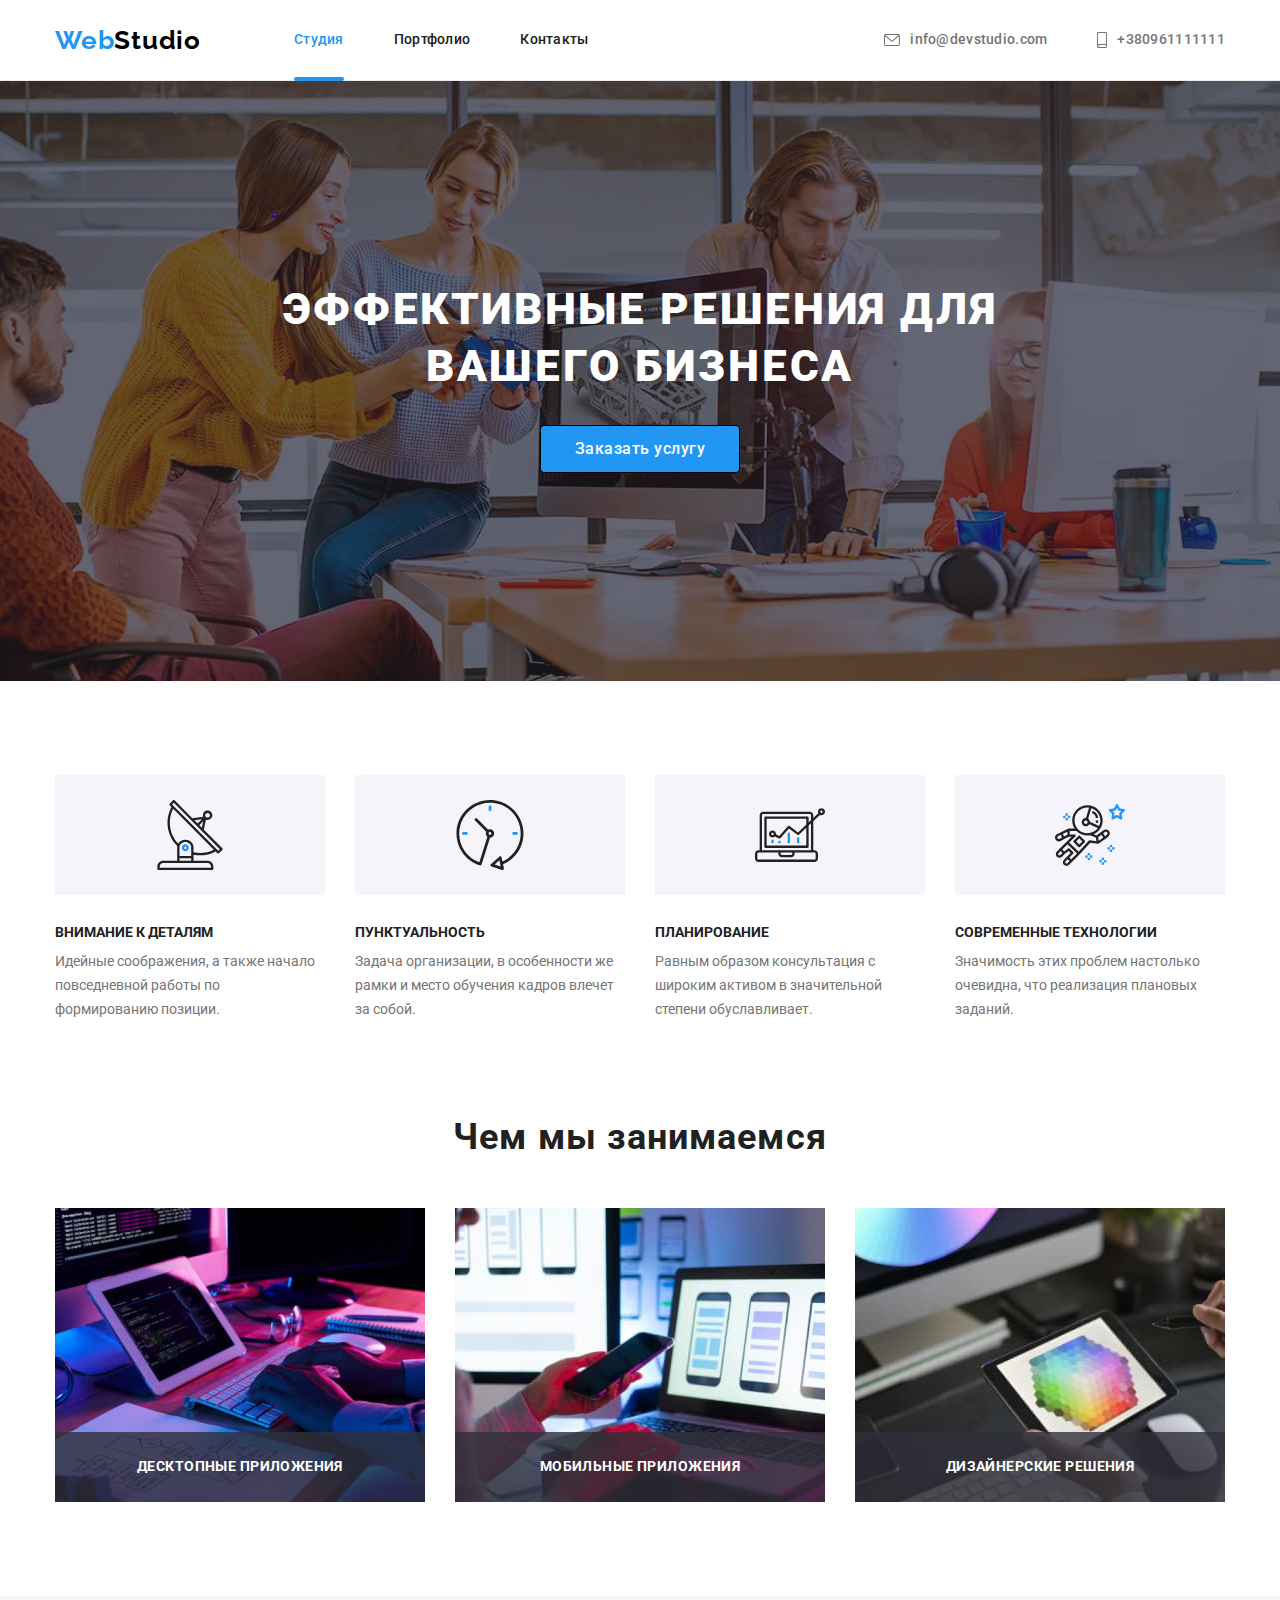
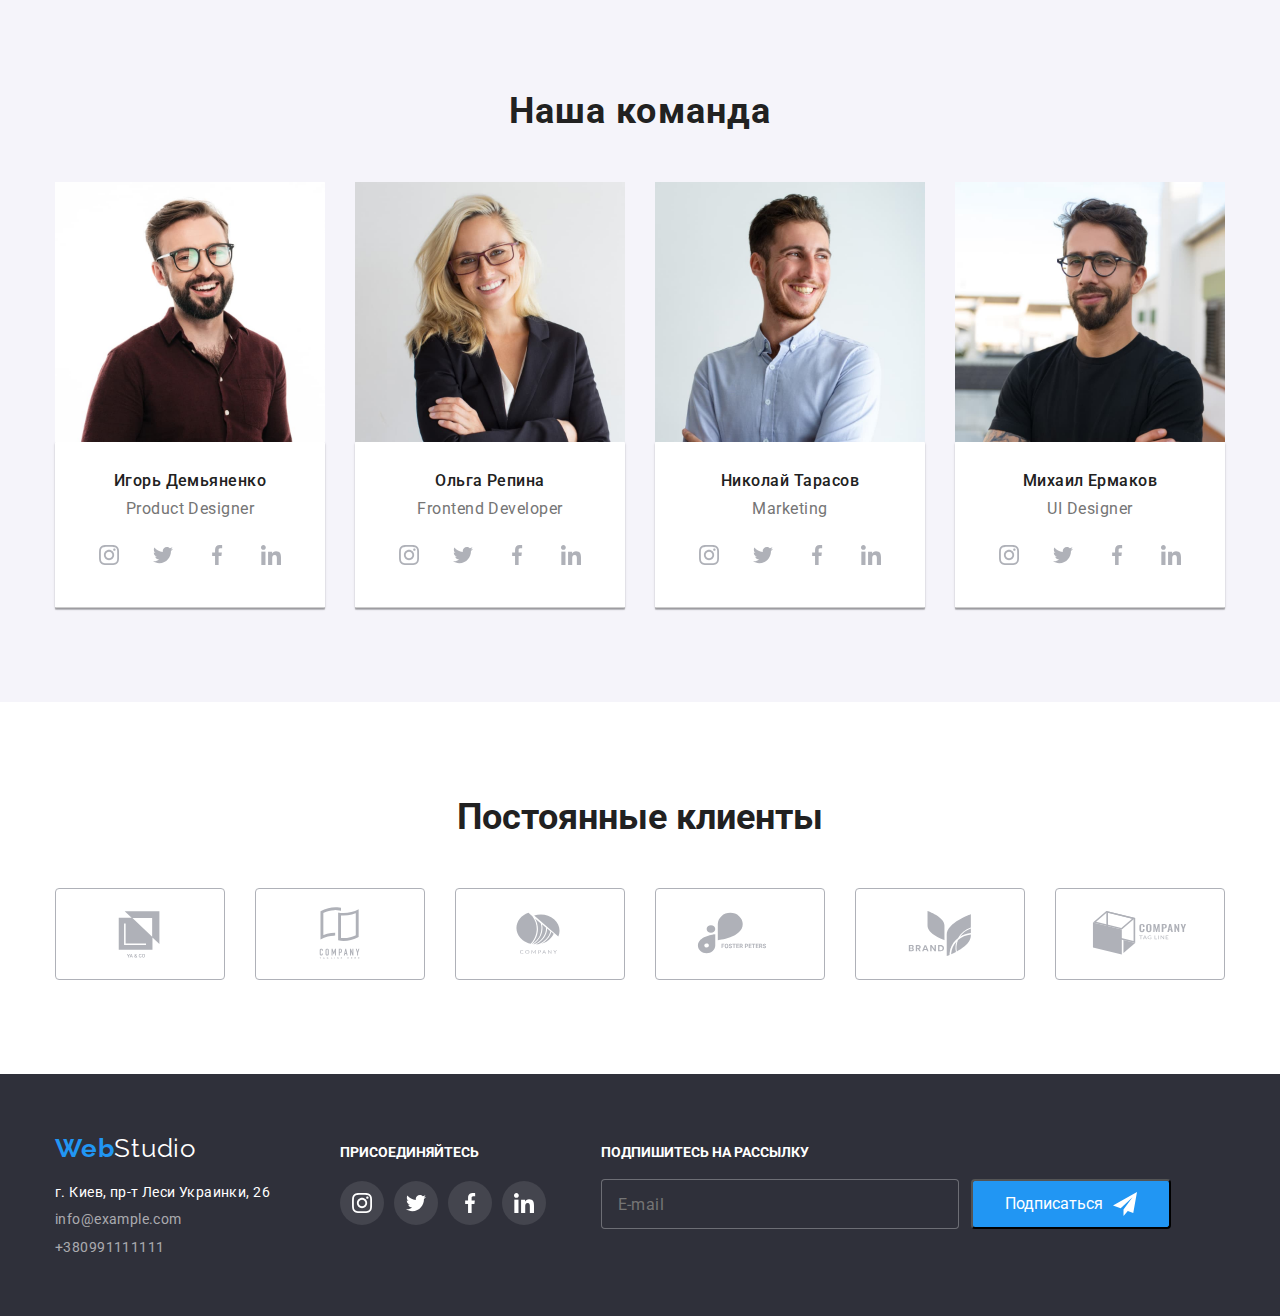
==== commit c660d75d: "0" ====
--- a/index.html
+++ b/index.html
@@ -60,7 +60,7 @@
           </li>
         </ul>
       </div>
-    </header> 
+    </header>
     <main>
       <!-- HERO -->
       <section class="hero-list">
@@ -130,7 +130,7 @@
             </li>
           </ul>
         </div>
-      </section> 
+      </section>
       <section class="work">
         <div class="container">
           <h2 class="work-title">Чем мы занимаемся</h2>
@@ -155,7 +155,7 @@
           <h2 class="all-team__title">Наша команда</h2>
           <ul class="team-list">
             <li class="team-list__item">
-              <img src="./img/img.jpg" width="450" alt="фото Игоря" />
+              <img src="./img/img.jpg" width="270" alt="фото Игоря" />
               <div class="team-list__content">
                 <h3 class="team-list__name">Игорь Демьяненко</h3>
                 <p class="team-list__description">Product Designer</p>
@@ -192,7 +192,7 @@
               </div>
             </li>
             <li class="team-list__item">
-              <img src="./img/img1.jpg" width="450" alt="фото Ольги" />
+              <img src="./img/img1.jpg" width="270" alt="фото Ольги" />
               <div class="team-list__content">
                 <h3 class="team-list__name">Ольга Репина</h3>
                 <p class="team-list__description">Frontend Developer</p>
@@ -229,7 +229,7 @@
               </div>
             </li>
             <li class="team-list__item">
-              <img src="./img/img2.jpg" width="450" alt="фото Николая" />
+              <img src="./img/img2.jpg" width="270" alt="фото Николая" />
               <div class="team-list__content">
                 <h3 class="team-list__name">Николай Тарасов</h3>
                 <p class="team-list__description">Marketing</p>
@@ -266,7 +266,7 @@
               </div>
             </li>
             <li class="team-list__item">
-              <img src="./img/img3.jpg" width="450" alt="фото Михаила" />
+              <img src="./img/img3.jpg" width="270" alt="фото Михаила" />
               <div class="team-list__content">
                 <h3 class="team-list__name">Михаил Ермаков</h3>
                 <p class="team-list__description">UI Designer</p>
@@ -388,7 +388,7 @@
           </address>
         </div>
         <div class="social-address">
-          <h3 class="address-title">присоединяйтесь</h3>
+          <h3 class="address-title">ПРИСОЕДИНЯЙТЕСЬ</h3>
           <ul class="address-list">
             <li class="address-list__item">
               <a href="" class="address-list__link">
--- a/css/main.min.css
+++ b/css/main.min.css
@@ -1,2 +1,2 @@
-:root{--background-color: #e5e5e5;--primary-text-color: #212121;--secondary-text-color: #757575;--button-hover-color: #2196f3;--button-hover-text-color: #ffffff;--button-background-color: #f5f4fa}body{background-color:#ffffff;color:var(--primary-text-color);font-family:"Roboto", sans-serif}h1,h2,h3{margin:0}ul{margin:0;list-style:none}p{margin:0}img{display:block;max-width:100%}.link{text-decoration:none}.visually-hidden{position:absolute;width:1px;height:1px;margin:-1px;border:0;padding:0;white-space:nowrap;clip-path:inset(100%);clip:rect(0 0 0 0);overflow:hidden}.button{display:block;color:var(--button-hover-text-color);background-color:var(--button-hover-color);cursor:pointer;font-weight:500;font-size:16px;line-height:1.6;letter-spacing:0.03em;border-radius:4px;border:1px solid #000000;margin:0 auto;transition:background-color 250ms cubic-bezier(0.4, 0, 0.2, 1)}.button.current{color:var(--button-hover-text-color);background-color:var(--button-hover-color)}.button:hover,.button:focus{color:var(--button-hover-text-color);background-color:#188ce8}.social-list{display:flex;justify-content:center;padding-left:0px}.social-list__item{width:44px;height:44px}.social-list__item+.social-list__item{margin-left:10px}.social-list__icon{fill:#afb1b8;transition:fill 250ms cubic-bezier(0.4, 0, 0.2, 1)}.social-list__link:hover .social-list__icon,.social-list__link:focus .social-list__icon{fill:var(--button-hover-text-color)}.social-list__link{width:100%;height:100%;display:flex;align-items:center;justify-content:center;border-radius:50%;background-color:var(--button-hover-text-color);transition:background-color 250ms cubic-bezier(0.4, 0, 0.2, 1)}.social-list__link:hover,.social-list__link:focus{background-color:var(--button-hover-color)}.logo-web-header{color:var(--button-hover-color);font-family:"Raleway", sans-serif;font-size:26px;font-weight:700;line-height:1.1;letter-spacing:0.03em}.logo-studio-header{color:black;font-family:"Raleway", sans-serif;font-size:26px;font-weight:700;line-height:1.1;letter-spacing:0.03em}.link-logo-header{margin-top:16px;margin-bottom:16px}.footer-logo-studio{color:var(--button-hover-text-color);font-family:"Raleway", sans-serif;font-size:26px;line-height:1.1;letter-spacing:0.03em}.backdrop{position:fixed;top:0;left:0;width:100%;height:100%;background-color:rgba(0,0,0,0.2);opacity:1;transition:opacity 250ms cubic-bezier(0.4, 0, 0.2, 1)}.backdrop.is-hidden{opacity:0;pointer-events:none;visibility:visible}.backdrop.is-hidden.modal{transform:translate(-50%, -50%) scale(1.5)}.modal{display:flex;padding:40px 40px;height:581px;width:521px;background-color:var(--button-hover-text-color);position:absolute;top:50%;left:50%;transform:translate(-50%, -50%) scale(1);transition:transform 250ms cubic-bezier(0.4, 0, 0.2, 1);box-shadow:1px 0px 2px rgba(0,0,0,0.2),1px 0px 1px rgba(0,0,0,0.14),3px 0px 1px rgba(0,0,0,0.12);border-radius:4px}.close-modal-button{position:absolute;top:8px;right:8px;width:30px;height:30px;display:flex;justify-content:center;align-items:center;border:1px solid rgba(226,8,8,0.1);border-radius:50%;background-color:#ffffff;cursor:pointer;transition:fill 250ms cubic-bezier(0.4, 0, 0.2, 1)}.close-modal-button:hover .icon-close,.close-modal-button:focus .icon-close{fill:var(--button-hover-color)}.icon-close:hover,.icon-close:focus{fill:var(--button-hover-color)}.modal-form-name{margin-bottom:10px;position:relative}.modal-form__span{position:relative;outline:none}.icon-modal{position:absolute;left:15px;top:50%;transform:translateY(-50%);transition:fill 250ms cubic-bezier(0.4, 0, 0.2, 1)}.icon-modal:hover,.icon-modal:focus{fill:var(--button-hover-color)}.modal-form__span:hover .icon-modal,.modal-form__span:focus .icon-modal{fill:var(--button-hover-color)}.modal-form-phone{margin-bottom:10px}.modal-form-mail{margin-bottom:10px}.modal-form-comment{margin-bottom:20px}.modal-form-agreement{margin-bottom:30px}.modal-form-submit{display:flex;justify-content:center;align-items:center}.input-modal{width:448px;height:40px;border:1px solid rgba(33,33,33,0.2);border-radius:4px;padding-left:42px;margin-top:4px;transition:border 250ms cubic-bezier(0.4, 0, 0.2, 1);outline:none}.input-modal:hover,.input-modal:focus{border:1px solid #2196f3}.modal-form__span:hover .input-modal,.modal-form__span:focus .input-modal{border:1px solid #2196f3}.modal-form-text{font-family:"Roboto", sans-serif;font-size:20px;font-weight:700;line-height:1.1;letter-spacing:0.03em;text-align:center;margin-bottom:12px}.textarea-modal{width:448px;height:120px;margin-top:4px;border-radius:4px;transition:border 250ms cubic-bezier(0.4, 0, 0.2, 1);padding-left:16px;padding-top:12px;font-weight:400;font-size:14px;letter-spacing:0.01em;line-height:1.17;outline:none}.textarea-modal:hover,.textarea-modal:focus{border:1px solid #2196f3}.modal-form__label{position:relative;font-family:"Roboto", sans-serif;font-size:12px;font-weight:400;letter-spacing:0.01em;line-height:1.17;color:var(--secondary-text-color)}.input-button-modal{width:200px;height:50px;background-color:var(--button-hover-color);color:var(--button-hover-text-color);border-radius:4px;outline:none}.accept-agreement{display:flex;align-items:center;font-family:"Roboto", sans-serif;font-weight:400;font-size:14px;line-height:1.71;letter-spacing:0.03em;color:var(--secondary-text-color);justify-content:center}.accept-agreement-link{font-family:"Roboto", sans-serif;font-weight:400;font-size:14px;line-height:1.71;letter-spacing:0.03em;color:var(--button-hover-color);outline:none}.label-accept-check{display:flex;justify-content:center;align-items:center;width:16px;height:15px;border:1px solid #212121;border-radius:4px;margin-right:8px;outline:none;transition:background-color 250ms cubic-bezier(0.4, 0, 0.2, 1)}.checkbox:checked+.accept-agreement .label-accept-check{background-color:var(--button-hover-color);border:none;box-shadow:none}.social-address{margin:0 auto}.address-list{display:flex;justify-content:center;padding-left:0px}.address-title{color:var(--button-hover-text-color);font-weight:700;font-size:14px;line-height:1.1;text-align:center;margin-bottom:20px;margin-top:60px;text-transform:uppercase}.address-list__item{width:44px;height:44px}.address-list__item+.address-list__item{margin-left:10px}.address-list__link{background-color:#44454e;width:100%;height:100%;display:flex;align-items:center;justify-content:center;border-radius:50%;transition:background-color 250ms cubic-bezier(0.4, 0, 0.2, 1)}.address-list__link:hover,.address-list__link:focus{background-color:var(--button-hover-color)}.address-list__icon{width:20px;height:20px;fill:var(--button-hover-text-color)}.address-list__link:hover .address-list__icon,.address-list__ink:focus .address-list__icon{fill:var(--button-hover-text-color)}.container{padding-left:15px;padding-right:15px;margin:0 auto}@media screen and (min-width: 480px){.container{width:480px}}@media screen and (min-width: 480px){.section{padding-bottom:60px;padding-top:60px}}.page-header{padding-left:0;border-bottom:1px solid #ececec}.page-header .container{display:flex;align-items:center}@media screen and (min-width: 480px){.page-header .contacts-list{display:none}}.all-nav{display:flex;align-items:center}.nav-list{display:flex;list-style:none;padding-left:0px}@media screen and (min-width: 480px){.nav-list{display:none}}.nav-list__item+.nav-list__item{margin-left:50px}.nav-list__link{position:relative;display:block;color:var(--primary-text-color);font-weight:500;font-size:14px;line-height:1.1;letter-spacing:0.02em;padding-bottom:32px;padding-top:32px;transition:color 250ms cubic-bezier(0.4, 0, 0.2, 1)}.nav-list__link:hover,.nav-list__link:focus{color:var(--button-hover-color)}.nav-list__link--current{display:block;color:var(--button-hover-color);padding-top:32px;padding-bottom:32px}.nav-list__link--current::after{display:block;width:100%;height:4px;border-radius:2px;background-color:var(--button-hover-color);content:"";position:absolute;bottom:-1px}.hero-list{list-style:none;text-align:center;padding-top:118px;padding-bottom:118px;background-color:var(--button-hover-color);background-size:cover;background-position:center;height:400px;max-width:480px;margin-right:auto;margin-left:auto}.hero-list__title{color:var(--button-hover-text-color);font-size:26px;font-weight:900;letter-spacing:0.06em;text-align:center;line-height:1.6;margin-bottom:30px;margin-top:0px;min-width:360px}.hero-list__button{display:block;color:var(--button-hover-text-color);background-color:var(--button-hover-color);cursor:pointer;font-weight:500;font-size:16px;line-height:1.6;letter-spacing:0.03em;width:200px;border-radius:4px;border:1px solid #000000;margin:0 auto;padding:10px 32px 10px 32px;transition:background-color 250ms cubic-bezier(0.4, 0, 0.2, 1)}.hero-list__button.hero-list__button--current{color:var(--button-hover-text-color);background-color:var(--button-hover-color)}.hero-list__button:hover,.hero-list__button:focus{background-color:#188ce8}.contacts-list{display:flex;list-style:none;font-style:normal;padding-left:0px;margin-left:auto;align-items:center}.contacts-list__item+.contacts-list__item{margin-left:50px}.contacts-list .contact{color:var(--secondary-text-color);font-weight:500;font-size:14px;line-height:1.1;letter-spacing:0.02em;transition:color 250ms cubic-bezier(0.4, 0, 0.2, 1)}.contacts-list .contact:hover,.contacts-list .contact:focus{color:var(--button-hover-color)}.contacts-list .contact.current{color:var(--button-hover-color);display:block;padding-top:32px;padding-bottom:32px}.contacts-list .contact.link{display:flex;padding-bottom:32px;padding-top:32px;align-items:center}.contacts-list .contacts-list-adress{color:var(--button-hover-text-color);font-weight:400;font-size:14px;line-height:1.1;letter-spacing:0.03em;transition:color 250ms cubic-bezier(0.4, 0, 0.2, 1)}.contacts-list .contacts-list-adress:hover,.contacts-list .contacts-list-adress:focus{color:var(--button-hover-color)}.icon-phone{width:10px;height:16px;fill:#757575;margin-right:10px;transition:fill 250ms cubic-bezier(0.4, 0, 0.2, 1)}.contact:hover .icon-phone,.contact:focus .icon-phone{fill:var(--button-hover-color)}.icon-mail{width:16px;height:12px;fill:#757575;margin-right:10px;transition:fill 250ms cubic-bezier(0.4, 0, 0.2, 1)}.contact:hover .icon-mail,.contact:focus .icon-mail{fill:var(--button-hover-color)}.filter-list-all{background-color:#ffffff;display:flex;list-style:none;justify-content:center;align-items:center;padding-left:0px;margin-bottom:50px}.filter-list-all .item+.item{margin-left:8px}.filter-list-all .button{color:var(--primary-text-color);background-color:var(--button-background-color);cursor:pointer;font-weight:500;font-size:16px;line-height:1.6;letter-spacing:0.03em;border-radius:4px;border:#f5f4fa;padding:6px 22px 6px 22px;transition:background-color 250ms cubic-bezier(0.4, 0, 0.2, 1),color 250ms cubic-bezier(0.4, 0, 0.2, 1),box-shadow 250ms cubic-bezier(0.4, 0, 0.2, 1)}.filter-list-all .button:hover,.filter-list-all .button:focus{background-color:var(--button-hover-color);color:var(--button-hover-text-color);box-shadow:0px 4px 4px rgba(0,0,0,0.25)}.filter-list-all .button.current{color:var(--button-hover-text-color);background-color:var(--button-hover-color);box-shadow:0px 4px 4px rgba(0,0,0,0.25)}.project-list{list-style:none;display:flex;flex-wrap:wrap;margin-top:-30px;margin-left:-30px;padding-left:0px}.project-content{padding-left:24px;padding-right:24px;padding-top:20px;padding-bottom:20px;border-bottom:1px solid #eeeeee;border-right:1px solid #eeeeee;border-left:1px solid #eeeeee}.project-list .item{flex-basis:calc(100% / 3 - 30px);margin-top:30px;margin-left:30px;transition:box-shadow 250ms cubic-bezier(0.4, 0, 0.2, 1)}.project-list .item:hover,.project-list .item:focus{box-shadow:0px 4px 4px rgba(0,0,0,0.25)}.project-list .item:hover .project-card-text,.project-list .item:focus .project-card-text{transform:translateY(0%)}.project-list .project-list-title{color:var(--primary-text-color);font-weight:700;font-size:18px;line-height:2;letter-spacing:0.06em}.project-list .project-list-text{color:var(--secondary-text-color);font-weight:400;font-size:16px;line-height:1.8;letter-spacing:0.03em;margin-top:4px}.project-card{position:relative;overflow:hidden}.project-card-text{position:absolute;top:0;left:0;transform:translateY(100%);padding:24px 63px 24px 63px;width:100%;height:100%;font-family:"Roboto", sans-serif;font-size:18px;font-weight:400;line-height:1.5;letter-spacing:0.03em;background-color:rgba(33,150,243,0.9);color:var(--button-hover-text-color);transition:transform 250ms cubic-bezier(0.4, 0, 0.2, 1)}.project-card:hover .project-card-text{transform:translateY(0%)}.advantage-list{padding-left:0px;margin:0 auto}.advantage-list__item{width:450px}.advantage-list__item:not(:last-child){margin-bottom:30px}.advantage-list__title{color:var(--primary-text-color);font-weight:700;font-size:14px;line-height:1.1;text-align:center}.advantage-list__text{color:var(--secondary-text-color);font-weight:400;font-size:14px;line-height:1.7;margin-top:10px;text-align:center}.icon-container{display:flex;height:120px;background-color:#f5f4fa;margin-bottom:30px;justify-content:center;align-items:center}.work{display:none}.work{padding-top:0px;padding-bottom:94px}.work-list{list-style:none;display:flex;padding-left:0px;margin-top:50px;z-index:0}.work-list .work-list__item{width:370px;position:relative}.work-list__overlay{position:absolute;bottom:0;display:flex;align-items:center;justify-content:center;height:70px;width:100%;text-align:center;font-weight:700;font-size:14px;line-height:1.1;letter-spacing:00.03em;color:var(--button-hover-text-color);background-color:rgba(47,48,58,0.8);z-index:0}.work-list .work-list__item+.work-list__item{margin-left:30px}.work-title{letter-spacing:0.03em;text-align:center;line-height:1.17;font-weight:700;font-size:36px;color:var(--primary-text-color)}.all-team{background-color:var(--button-background-color);margin-right:auto;margin-left:auto}.all-team__title{text-align:center;line-height:1.17;font-weight:700;font-size:36px;color:var(--primary-text-color);letter-spacing:0.03em}.team-list{list-style:none;padding-left:0px;margin-top:30px}.team-list__name{color:var(--primary-text-color);font-weight:500;font-size:16px;line-height:1.1;letter-spacing:0.03em;text-align:center}.team-list__description{color:var(--secondary-text-color);font-weight:400;font-size:16px;line-height:1.1;letter-spacing:0.03em;margin-top:10px;text-align:center;margin-bottom:16px}.team-list__content{border-bottom:1px solid rgba(0,0,0,0.2);border-radius:1px;padding:30px 32px 30px 32px;background-color:var(--button-hover-text-color);box-shadow:0px 1px 3px rgba(0,0,0,0.12),0px 1px 1px rgba(0,0,0,0.14),0px 2px 1px rgba(0,0,0,0.2)}.team-list__item+.team-list__item{margin-top:30px}.client-list{display:flex;flex-wrap:wrap;padding-left:0px;margin-top:-30px;margin-left:-30px}.client-title{text-align:center;line-height:1.17;font-weight:700;font-size:36px;margin-bottom:30px}.client-list__item{display:block;flex-basis:calc(100%/2 - 30px);margin-top:30px;margin-left:30px}.client-list__link{display:flex;width:100%;height:92px;border:1px solid #afb1b8;border-radius:4px;align-items:center;justify-content:center;transition:border-color 250ms cubic-bezier(0.4, 0, 0.2, 1)}.client-list__link:hover,.client-list__link:focus{border-color:var(--button-hover-color)}.client-list__icon{fill:#afb1b8;transition:fill 250ms cubic-bezier(0.4, 0, 0.2, 1)}.client-list__icon:focus,.client-list__icon:hover{fill:var(--button-hover-color)}.client-list__link:hover .client-list__icon,.client-list__link:focus .client-list__icon{border-color:var(--button-hover-color);fill:var(--button-hover-color)}.all-footer{background-color:#2f303a;padding-bottom:60px;padding-top:60px}.all-footer .container{display:block;align-items:baseline}.all-footer .contacts-list{margin-top:20px}.contacts-footer{margin:0 auto;list-style:none;padding-left:0px}.contacts-footer .contacts-list__item+.contacts-list__item{margin-top:8px;margin-left:0px}.left-side .link{display:flex;justify-content:center}.contact-footer{color:rgba(255,255,255,0.6);font-size:14px;line-height:1.1;letter-spacing:0.03em;transition:color 250ms cubic-bezier(0.4, 0, 0.2, 1)}.contact-footer:hover,.contact-footer:focus{color:var(--button-hover-color)}.contact-form{width:450px;min-height:86px;margin:0 auto;margin-top:60px}.input-form{width:450px;height:50px;border:1px solid rgba(255,255,255,0.3);border-radius:4px;background-color:#2f303a;margin-top:20px;font-size:16px;line-height:1.25;letter-spacing:0.03em;color:rgba(255,255,255,0.6);padding-left:16px;outline:none}.input-button{display:flex;align-items:center;justify-content:center;width:200px;height:50px;background-color:var(--button-hover-color);color:var(--button-hover-text-color);border-radius:4px;margin:0 auto;margin-top:20px}.icon-send{display:block;margin-left:10px;fill:var(--button-hover-text-color)}.text-for-input{display:flex;justify-content:center;color:var(--button-hover-text-color);font-weight:700;font-size:14px;line-height:1.1}
+:root{--background-color: #e5e5e5;--primary-text-color: #212121;--secondary-text-color: #757575;--button-hover-color: #2196f3;--button-hover-text-color: #ffffff;--button-background-color: #f5f4fa}body{background-color:#ffffff;color:var(--primary-text-color);font-family:"Roboto", sans-serif}h1,h2,h3{margin:0}ul{margin:0;list-style:none}p{margin:0}img{display:block;max-width:100%}.link{text-decoration:none}.visually-hidden{position:absolute;width:1px;height:1px;margin:-1px;border:0;padding:0;white-space:nowrap;clip-path:inset(100%);clip:rect(0 0 0 0);overflow:hidden}.button{display:block;color:var(--button-hover-text-color);background-color:var(--button-hover-color);cursor:pointer;font-weight:500;font-size:16px;line-height:1.6;letter-spacing:0.03em;border-radius:4px;border:1px solid #000000;margin:0 auto;transition:background-color 250ms cubic-bezier(0.4, 0, 0.2, 1)}.button.current{color:var(--button-hover-text-color);background-color:var(--button-hover-color)}.button:hover,.button:focus{color:var(--button-hover-text-color);background-color:#188ce8}.social-list{display:flex;justify-content:center;padding-left:0px}.social-list__item{width:44px;height:44px}.social-list__item+.social-list__item{margin-left:10px}.social-list__icon{fill:#afb1b8;transition:fill 250ms cubic-bezier(0.4, 0, 0.2, 1)}.social-list__link:hover .social-list__icon,.social-list__link:focus .social-list__icon{fill:var(--button-hover-text-color)}.social-list__link{width:100%;height:100%;display:flex;align-items:center;justify-content:center;border-radius:50%;background-color:var(--button-hover-text-color);transition:background-color 250ms cubic-bezier(0.4, 0, 0.2, 1)}.social-list__link:hover,.social-list__link:focus{background-color:var(--button-hover-color)}.logo-web-header{color:var(--button-hover-color);font-family:"Raleway", sans-serif;font-size:26px;font-weight:700;line-height:1.1;letter-spacing:0.03em}.logo-studio-header{color:black;font-family:"Raleway", sans-serif;font-size:26px;font-weight:700;line-height:1.1;letter-spacing:0.03em}.link-logo-header{margin-right:93px}.footer-logo-studio{color:var(--button-hover-text-color);font-family:"Raleway", sans-serif;font-size:26px;line-height:1.1;letter-spacing:0.03em}.backdrop{position:fixed;top:0;left:0;width:100%;height:100%;background-color:rgba(0,0,0,0.2);opacity:1;transition:opacity 250ms cubic-bezier(0.4, 0, 0.2, 1)}.backdrop.is-hidden{opacity:0;pointer-events:none;visibility:visible}.backdrop.is-hidden.modal{transform:translate(-50%, -50%) scale(1.5)}.modal{display:flex;padding:40px 40px;height:581px;width:521px;background-color:var(--button-hover-text-color);position:absolute;top:50%;left:50%;transform:translate(-50%, -50%) scale(1);transition:transform 250ms cubic-bezier(0.4, 0, 0.2, 1);box-shadow:1px 0px 2px rgba(0,0,0,0.2),1px 0px 1px rgba(0,0,0,0.14),3px 0px 1px rgba(0,0,0,0.12);border-radius:4px}.close-modal-button{position:absolute;top:8px;right:8px;width:30px;height:30px;display:flex;justify-content:center;align-items:center;border:1px solid rgba(226,8,8,0.1);border-radius:50%;background-color:#ffffff;cursor:pointer;transition:fill 250ms cubic-bezier(0.4, 0, 0.2, 1)}.close-modal-button:hover .icon-close,.close-modal-button:focus .icon-close{fill:var(--button-hover-color)}.icon-close:hover,.icon-close:focus{fill:var(--button-hover-color)}.modal-form-name{margin-bottom:10px;position:relative}.modal-form__span{position:relative;outline:none}.icon-modal{position:absolute;left:15px;top:50%;transform:translateY(-50%);transition:fill 250ms cubic-bezier(0.4, 0, 0.2, 1)}.icon-modal:hover,.icon-modal:focus{fill:var(--button-hover-color)}.modal-form__span:hover .icon-modal,.modal-form__span:focus .icon-modal{fill:var(--button-hover-color)}.modal-form-phone{margin-bottom:10px}.modal-form-mail{margin-bottom:10px}.modal-form-comment{margin-bottom:20px}.modal-form-agreement{margin-bottom:30px}.modal-form-submit{display:flex;justify-content:center;align-items:center}.input-modal{width:448px;height:40px;border:1px solid rgba(33,33,33,0.2);border-radius:4px;padding-left:42px;margin-top:4px;transition:border 250ms cubic-bezier(0.4, 0, 0.2, 1);outline:none}.input-modal:hover,.input-modal:focus{border:1px solid #2196f3}.modal-form__span:hover .input-modal,.modal-form__span:focus .input-modal{border:1px solid #2196f3}.modal-form-text{font-family:"Roboto", sans-serif;font-size:20px;font-weight:700;line-height:1.1;letter-spacing:0.03em;text-align:center;margin-bottom:12px}.textarea-modal{width:448px;height:120px;margin-top:4px;border-radius:4px;transition:border 250ms cubic-bezier(0.4, 0, 0.2, 1);padding-left:16px;padding-top:12px;font-weight:400;font-size:14px;letter-spacing:0.01em;line-height:1.17;outline:none}.textarea-modal:hover,.textarea-modal:focus{border:1px solid #2196f3}.modal-form__label{position:relative;font-family:"Roboto", sans-serif;font-size:12px;font-weight:400;letter-spacing:0.01em;line-height:1.17;color:var(--secondary-text-color)}.input-button-modal{width:200px;height:50px;background-color:var(--button-hover-color);color:var(--button-hover-text-color);border-radius:4px;outline:none}.accept-agreement{display:flex;align-items:center;font-family:"Roboto", sans-serif;font-weight:400;font-size:14px;line-height:1.71;letter-spacing:0.03em;color:var(--secondary-text-color);justify-content:center}.accept-agreement-link{font-family:"Roboto", sans-serif;font-weight:400;font-size:14px;line-height:1.71;letter-spacing:0.03em;color:var(--button-hover-color);outline:none}.label-accept-check{display:flex;justify-content:center;align-items:center;width:16px;height:15px;border:1px solid #212121;border-radius:4px;margin-right:8px;outline:none;transition:background-color 250ms cubic-bezier(0.4, 0, 0.2, 1)}.checkbox:checked+.accept-agreement .label-accept-check{background-color:var(--button-hover-color);border:none;box-shadow:none}.social-address{margin-left:70px}.address-list{display:flex;justify-content:center;padding-left:0px}.address-title{color:var(--button-hover-text-color);font-weight:700;font-size:14px;line-height:1.1;justify-content:center;margin-bottom:20px}.address-list__item{width:44px;height:44px}.address-list__item+.address-list__item{margin-left:10px}.address-list__link{background-color:#44454e;width:100%;height:100%;display:flex;align-items:center;justify-content:center;border-radius:50%;transition:background-color 250ms cubic-bezier(0.4, 0, 0.2, 1)}.address-list__link:hover,.address-list__link:focus{background-color:var(--button-hover-color)}.address-list__icon{width:20px;height:20px;fill:var(--button-hover-text-color)}.address-list__link:hover .address-list__icon,.address-list__ink:focus .address-list__icon{fill:var(--button-hover-text-color)}.container{width:1200px;padding-left:15px;padding-right:15px;margin:0 auto}.section{padding-bottom:94px;padding-top:94px}.page-header{padding-left:0;border-bottom:1px solid #ececec}.page-header .container{display:flex;align-items:center}.all-nav{display:flex;align-items:center}.nav-list{display:flex;list-style:none;padding-left:0px}.nav-list__item+.nav-list__item{margin-left:50px}.nav-list__link{position:relative;display:block;color:var(--primary-text-color);font-weight:500;font-size:14px;line-height:1.1;letter-spacing:0.02em;padding-bottom:32px;padding-top:32px;transition:color 250ms cubic-bezier(0.4, 0, 0.2, 1)}.nav-list__link:hover,.nav-list__link:focus{color:var(--button-hover-color)}.nav-list__link--current{display:block;color:var(--button-hover-color);padding-top:32px;padding-bottom:32px}.nav-list__link--current::after{display:block;width:100%;height:4px;border-radius:2px;background-color:var(--button-hover-color);content:"";position:absolute;bottom:-1px}.hero-list{list-style:none;text-align:center;padding-top:200px;padding-bottom:200px;background-image:linear-gradient(rgba(47,48,58,0.4), rgba(47,48,58,0.4)),url(../img/Imgmin.jpg);background-size:cover;background-position:center;height:600px;max-width:1600px;margin-left:auto;margin-right:auto}.hero-list__title{color:var(--button-hover-text-color);font-size:44px;font-weight:900;letter-spacing:0.06em;text-align:center;line-height:1.3;margin-bottom:30px;margin-top:0px;min-width:696px}.hero-list__button{display:block;color:var(--button-hover-text-color);background-color:var(--button-hover-color);cursor:pointer;font-weight:500;font-size:16px;line-height:1.6;letter-spacing:0.03em;width:200px;border-radius:4px;border:1px solid #000000;margin:0 auto;padding:10px 32px 10px 32px;transition:background-color 250ms cubic-bezier(0.4, 0, 0.2, 1)}.hero-list__button.hero-list__button--current{color:var(--button-hover-text-color);background-color:var(--button-hover-color)}.hero-list__button:hover,.hero-list__button:focus{background-color:#188ce8}.contacts-list{display:flex;list-style:none;font-style:normal;padding-left:0px;margin-left:auto;align-items:center}.contacts-list__item+.contacts-list__item{margin-left:50px}.contacts-list .contact{color:var(--secondary-text-color);font-weight:500;font-size:14px;line-height:1.1;letter-spacing:0.02em;transition:color 250ms cubic-bezier(0.4, 0, 0.2, 1)}.contacts-list .contact:hover,.contacts-list .contact:focus{color:var(--button-hover-color)}.contacts-list .contact.current{color:var(--button-hover-color);display:block;padding-top:32px;padding-bottom:32px}.contacts-list .contact.link{display:flex;padding-bottom:32px;padding-top:32px;align-items:center}.contacts-list .contacts-list-adress{color:var(--button-hover-text-color);font-weight:400;font-size:14px;line-height:1.1;letter-spacing:0.03em;transition:color 250ms cubic-bezier(0.4, 0, 0.2, 1)}.contacts-list .contacts-list-adress:hover,.contacts-list .contacts-list-adress:focus{color:var(--button-hover-color)}.icon-phone{width:10px;height:16px;fill:#757575;margin-right:10px;transition:fill 250ms cubic-bezier(0.4, 0, 0.2, 1)}.contact:hover .icon-phone,.contact:focus .icon-phone{fill:var(--button-hover-color)}.icon-mail{width:16px;height:12px;fill:#757575;margin-right:10px;transition:fill 250ms cubic-bezier(0.4, 0, 0.2, 1)}.contact:hover .icon-mail,.contact:focus .icon-mail{fill:var(--button-hover-color)}.filter-list-all{background-color:#ffffff;display:flex;list-style:none;justify-content:center;align-items:center;padding-left:0px;margin-bottom:50px}.filter-list-all .item+.item{margin-left:8px}.filter-list-all .button{color:var(--primary-text-color);background-color:var(--button-background-color);cursor:pointer;font-weight:500;font-size:16px;line-height:1.6;letter-spacing:0.03em;border-radius:4px;border:#f5f4fa;padding:6px 22px 6px 22px;transition:background-color 250ms cubic-bezier(0.4, 0, 0.2, 1),color 250ms cubic-bezier(0.4, 0, 0.2, 1),box-shadow 250ms cubic-bezier(0.4, 0, 0.2, 1)}.filter-list-all .button:hover,.filter-list-all .button:focus{background-color:var(--button-hover-color);color:var(--button-hover-text-color);box-shadow:0px 4px 4px rgba(0,0,0,0.25)}.filter-list-all .button.current{color:var(--button-hover-text-color);background-color:var(--button-hover-color);box-shadow:0px 4px 4px rgba(0,0,0,0.25)}.project-list{list-style:none;display:flex;flex-wrap:wrap;margin-top:-30px;margin-left:-30px;padding-left:0px}.project-content{padding-left:24px;padding-right:24px;padding-top:20px;padding-bottom:20px;border-bottom:1px solid #eeeeee;border-right:1px solid #eeeeee;border-left:1px solid #eeeeee}.project-list .item{flex-basis:calc(100% / 3 - 30px);margin-top:30px;margin-left:30px;transition:box-shadow 250ms cubic-bezier(0.4, 0, 0.2, 1)}.project-list .item:hover,.project-list .item:focus{box-shadow:0px 4px 4px rgba(0,0,0,0.25)}.project-list .item:hover .project-card-text,.project-list .item:focus .project-card-text{transform:translateY(0%)}.project-list .project-list-title{color:var(--primary-text-color);font-weight:700;font-size:18px;line-height:2;letter-spacing:0.06em}.project-list .project-list-text{color:var(--secondary-text-color);font-weight:400;font-size:16px;line-height:1.8;letter-spacing:0.03em;margin-top:4px}.project-card{position:relative;overflow:hidden}.project-card-text{position:absolute;top:0;left:0;transform:translateY(100%);padding:24px 63px 24px 63px;width:100%;height:100%;font-family:"Roboto", sans-serif;font-size:18px;font-weight:400;line-height:1.5;letter-spacing:0.03em;background-color:rgba(33,150,243,0.9);color:var(--button-hover-text-color);transition:transform 250ms cubic-bezier(0.4, 0, 0.2, 1)}.project-card:hover .project-card-text{transform:translateY(0%)}.advantage-list{list-style:none;display:flex;padding-left:0px;margin:0 auto}.advantage-list__item{width:270px}.advantage-list__item+.advantage-list__item{margin-left:30px}.advantage-list__title{color:var(--primary-text-color);font-weight:700;font-size:14px;line-height:1.1}.advantage-list__text{color:var(--secondary-text-color);font-weight:400;font-size:14px;line-height:1.7;margin-top:10px}.icon-container{display:flex;height:120px;width:270px;background-color:#f5f4fa;margin-bottom:30px;justify-content:center;align-items:center}.work{padding-top:0px;padding-bottom:94px}.work-list{list-style:none;display:flex;padding-left:0px;margin-top:50px;z-index:0}.work-list .work-list__item{width:370px;position:relative}.work-list__overlay{position:absolute;bottom:0;display:flex;align-items:center;justify-content:center;height:70px;width:100%;text-align:center;font-weight:700;font-size:14px;line-height:1.1;letter-spacing:00.03em;color:var(--button-hover-text-color);background-color:rgba(47,48,58,0.8);z-index:0}.work-list .work-list__item+.work-list__item{margin-left:30px}.work-title{letter-spacing:0.03em;text-align:center;line-height:1.17;font-weight:700;font-size:36px;color:var(--primary-text-color)}.all-team{background-color:var(--button-background-color);margin-right:auto;margin-left:auto}.all-team__title{text-align:center;line-height:1.17;font-weight:700;font-size:36px;color:var(--primary-text-color);letter-spacing:0.03em}.team-list{list-style:none;display:flex;padding-left:0px;margin-top:50px;justify-content:center}.team-list__item+.team-list__item{margin-left:30px}.team-list__name{color:var(--primary-text-color);font-weight:500;font-size:16px;line-height:1.1;letter-spacing:0.03em;text-align:center}.team-list__description{color:var(--secondary-text-color);font-weight:400;font-size:16px;line-height:1.1;letter-spacing:0.03em;margin-top:10px;text-align:center;margin-bottom:16px}.team-list__content{border-bottom:1px solid rgba(0,0,0,0.2);border-radius:1px;padding:30px 32px 30px 32px;background-color:var(--button-hover-text-color);box-shadow:0px 1px 3px rgba(0,0,0,0.12),0px 1px 1px rgba(0,0,0,0.14),0px 2px 1px rgba(0,0,0,0.2)}.client-list{display:flex;padding-left:0px}.client-title{text-align:center;line-height:1.17;font-weight:700;font-size:36px;margin-bottom:50px}.client-list__item{width:170px;height:92px}.client-list__item+.client-list__item{margin-left:30px}.client-list__link{display:flex;width:100%;height:100%;border:1px solid #afb1b8;border-radius:4px;align-items:center;justify-content:center;transition:border-color 250ms cubic-bezier(0.4, 0, 0.2, 1)}.client-list__link:hover,.client-list__link:focus{border-color:var(--button-hover-color)}.client-list__icon{fill:#afb1b8;transition:fill 250ms cubic-bezier(0.4, 0, 0.2, 1)}.client-list__icon:focus,.client-list__icon:hover{fill:var(--button-hover-color)}.client-list__link:hover .client-list__icon,.client-list__link:focus .client-list__icon{border-color:var(--button-hover-color);fill:var(--button-hover-color)}.all-footer{background-color:#2f303a;padding-bottom:60px;padding-top:60px}.all-footer .container{display:flex;align-items:baseline}.all-footer .contacts-list{margin-top:20px}.contacts-footer{list-style:none;padding-left:0px}.contacts-footer .contacts-list__item+.contacts-list__item{margin-top:9px;margin-left:0px}.contact-footer{color:rgba(255,255,255,0.6);font-size:14px;line-height:1.1;letter-spacing:0.03em;transition:color 250ms cubic-bezier(0.4, 0, 0.2, 1)}.contact-footer:hover,.contact-footer:focus{color:var(--button-hover-color)}.footer-flex{display:flex;justify-content:center}.contact-form{position:relative;width:570px;min-height:86px;margin:0 auto}.input-form{position:absolute;bottom:0;left:0;width:358px;height:50px;border:1px solid rgba(255,255,255,0.3);border-radius:4px;background-color:#2f303a;margin-right:12px;font-size:16px;line-height:1.25;letter-spacing:0.03em;color:rgba(255,255,255,0.6);padding-left:16px;outline:none}.input-button{position:absolute;right:0;bottom:0;display:flex;align-items:center;justify-content:center;width:200px;height:50px;background-color:var(--button-hover-color);color:var(--button-hover-text-color);border-radius:4px}.icon-send{display:block;margin-left:10px;fill:var(--button-hover-text-color)}.text-for-input{color:var(--button-hover-text-color);font-weight:700;font-size:14px;line-height:1.1}
 /*# sourceMappingURL=main.min.css.map */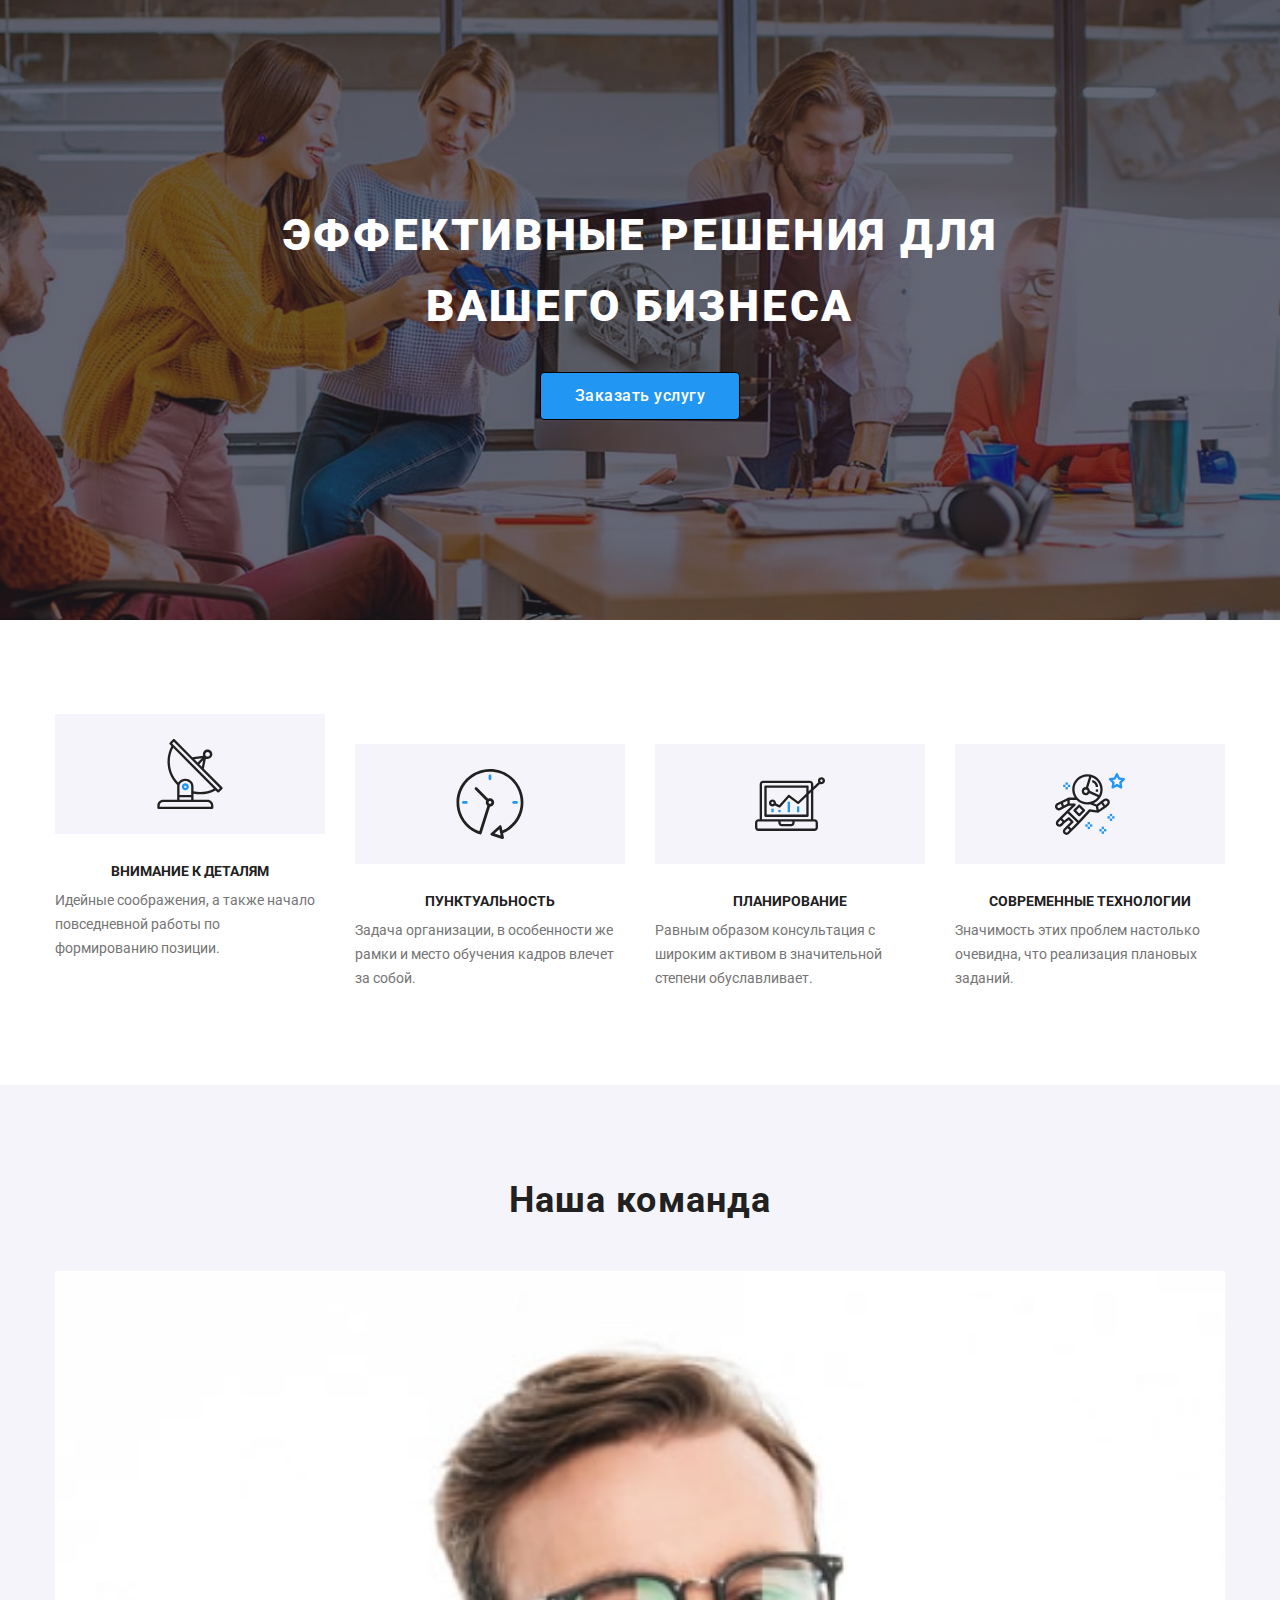
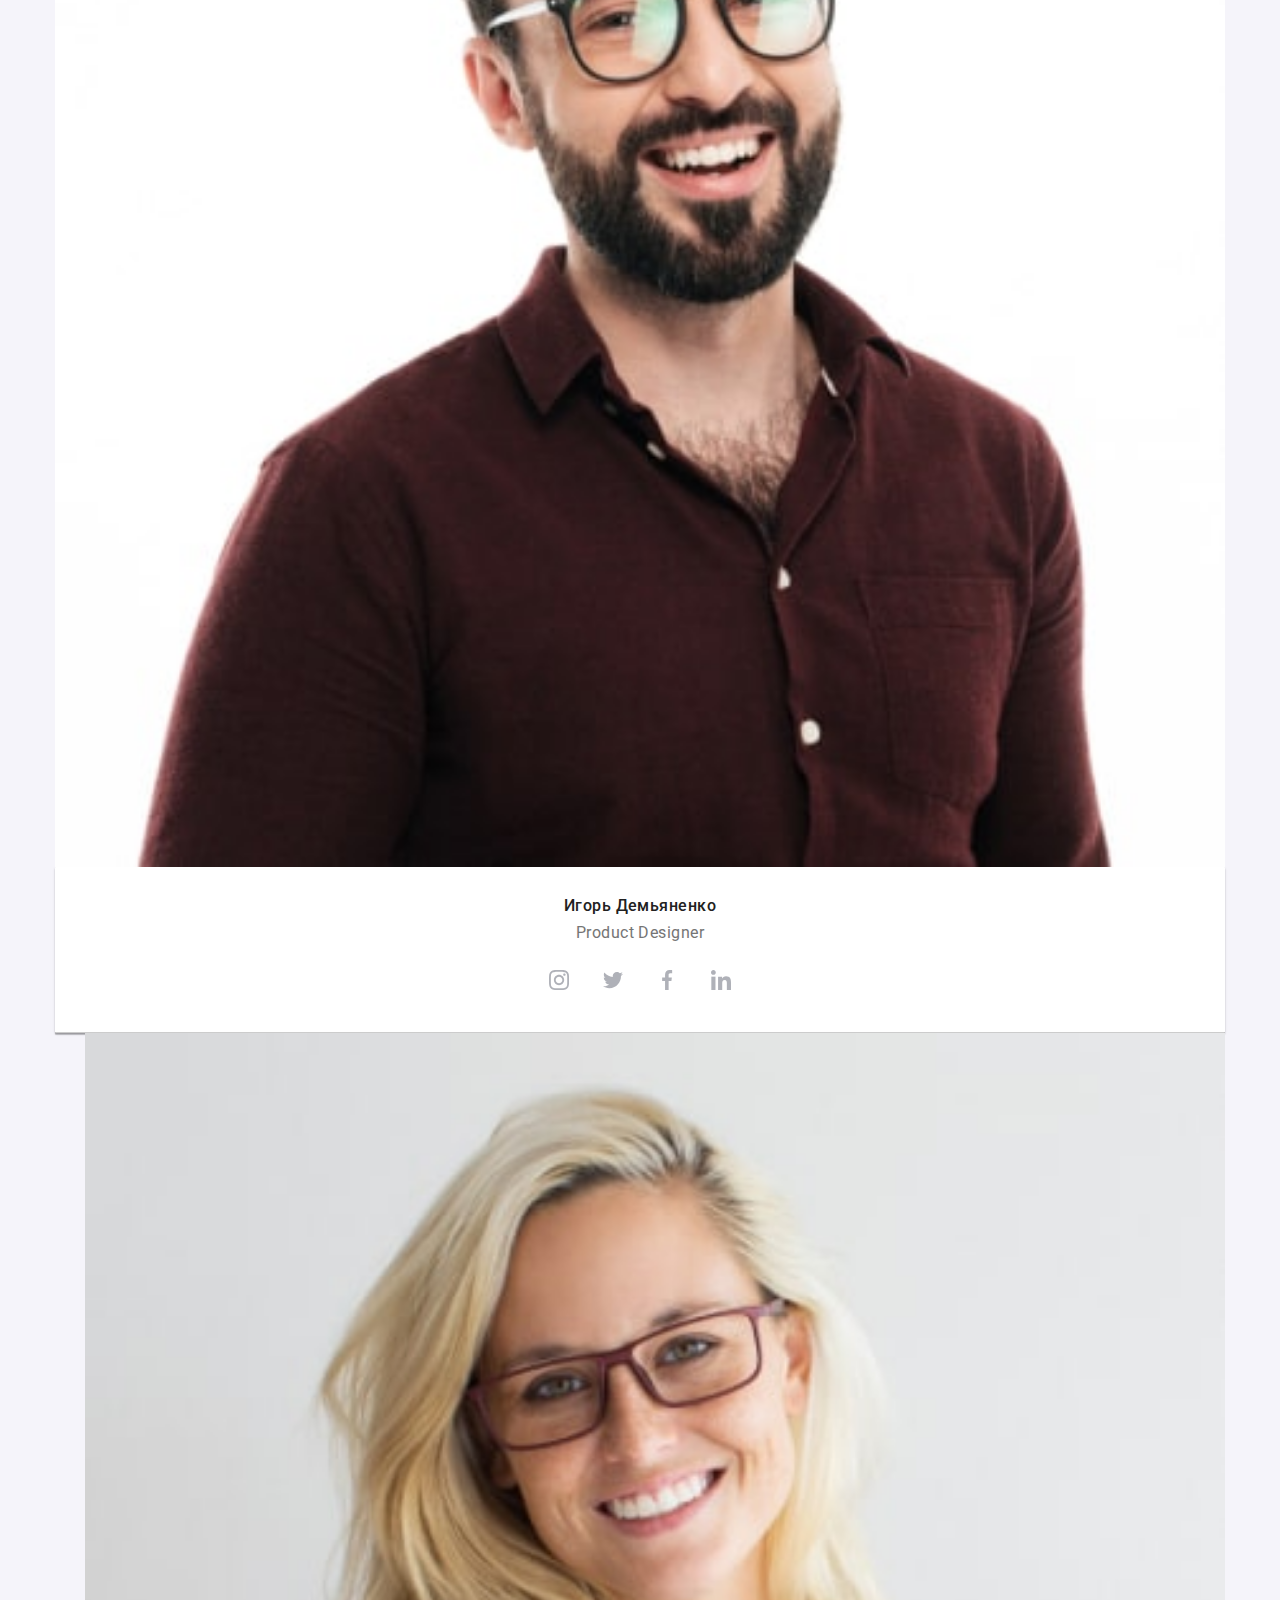
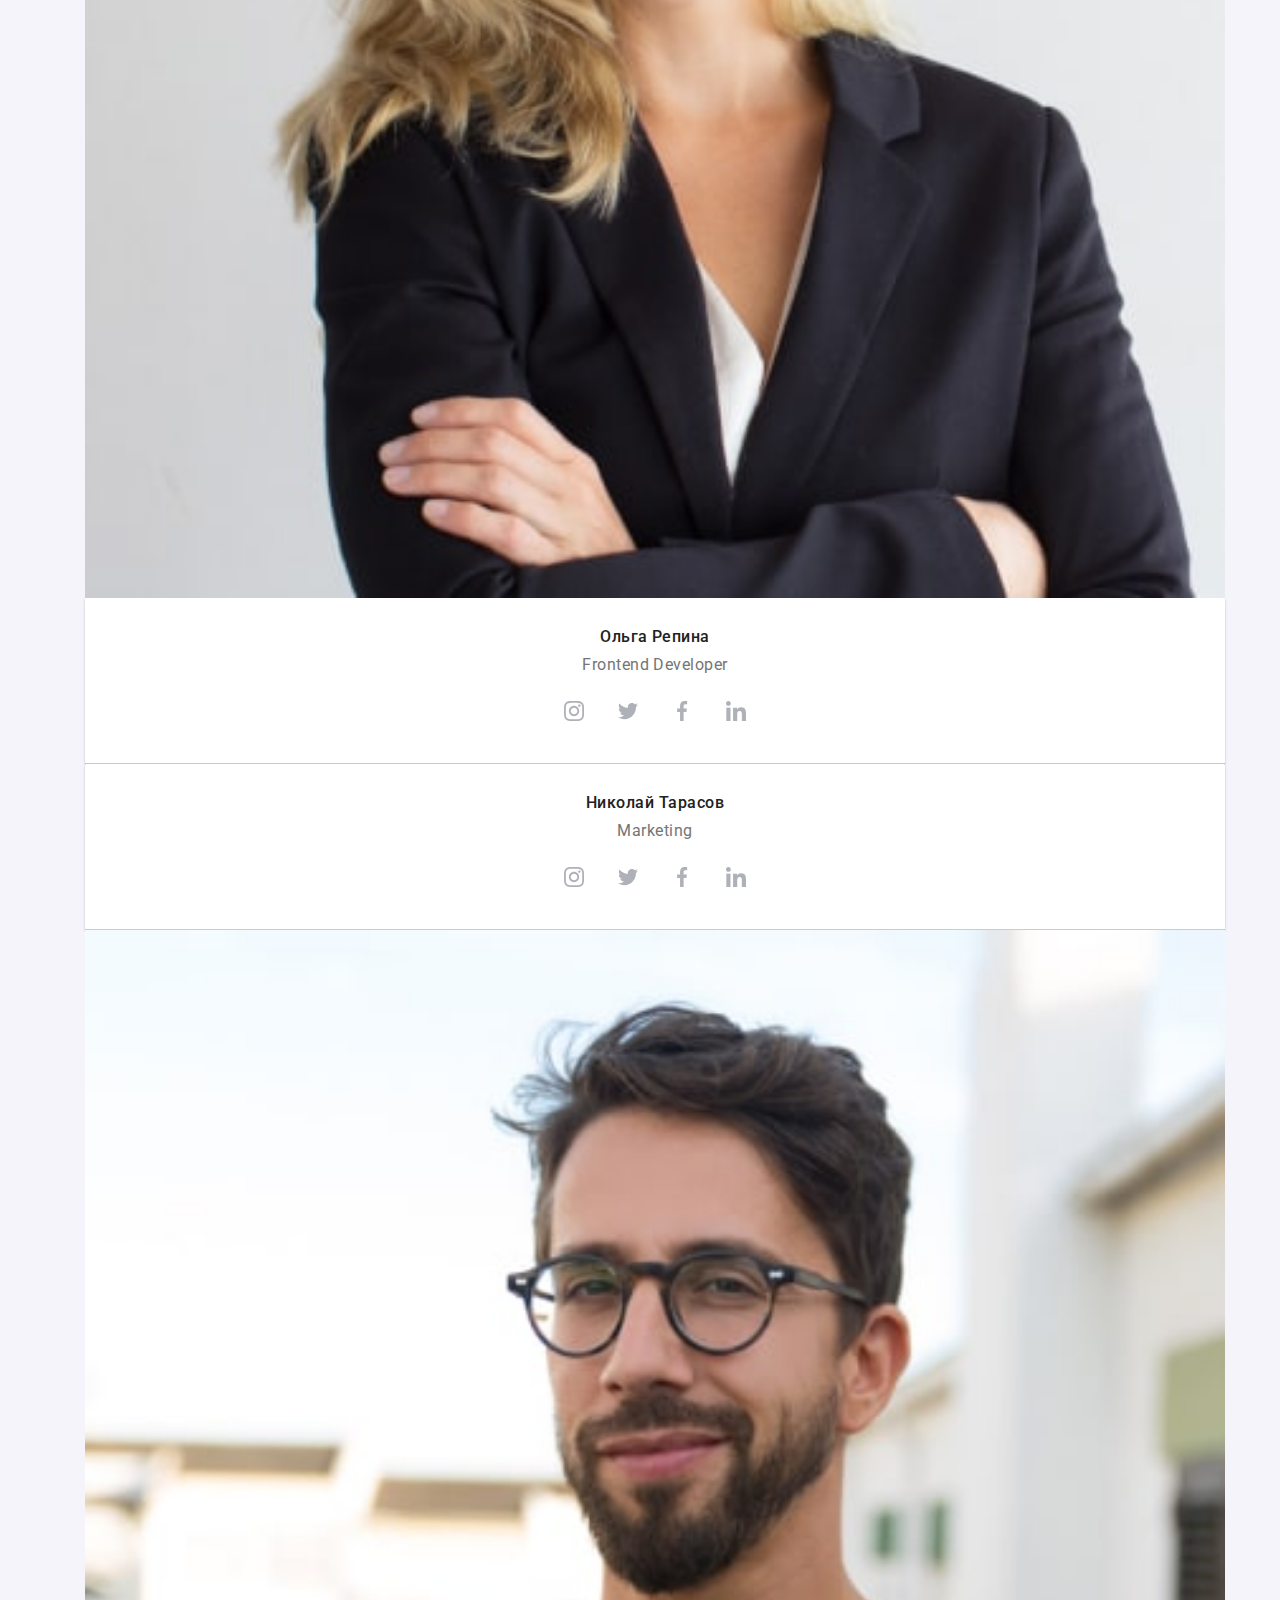
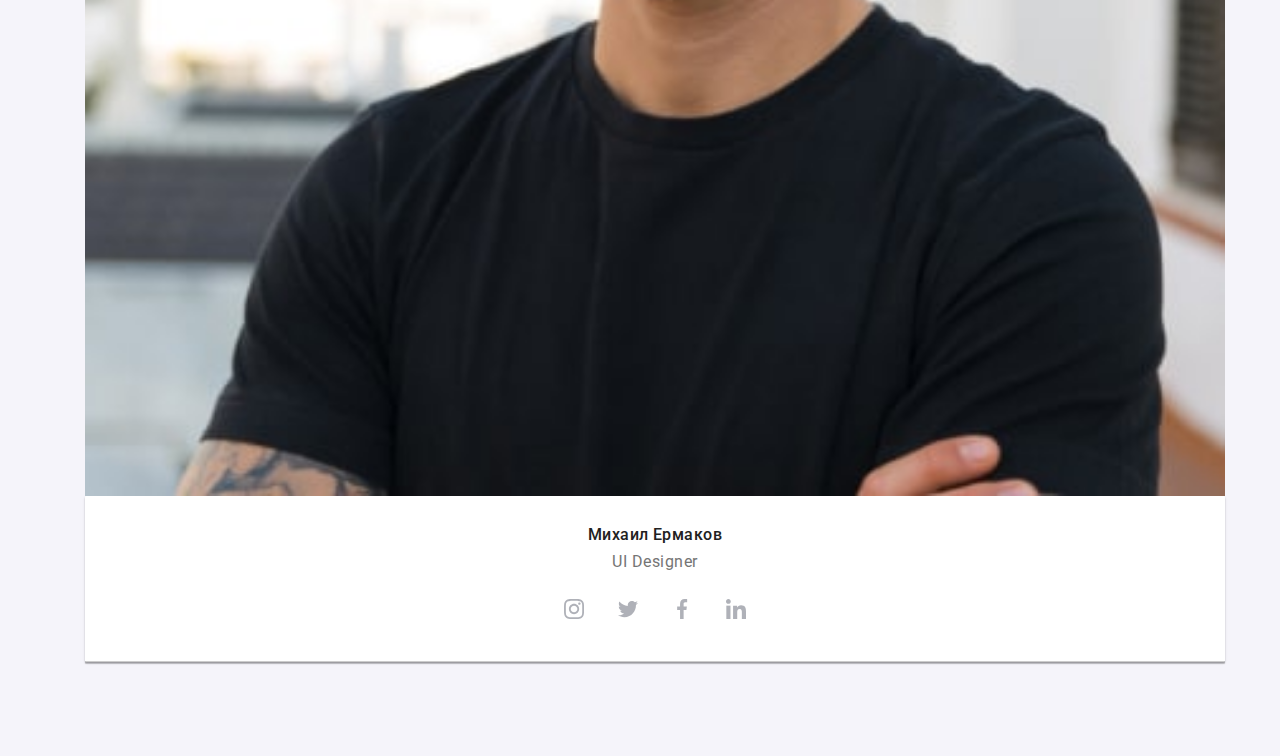
==== commit cc527d4a: "1" ====
--- a/index.html
+++ b/index.html
@@ -20,7 +20,7 @@
     <title>Document</title>
   </head>
   <body>
-    <header class="page-header">
+    <!-- <header class="page-header">
       <div class="container">
         <nav class="all-nav">
           <a class="link link-logo-header" href="./index.html">
@@ -60,14 +60,13 @@
           </li>
         </ul>
       </div>
-    </header>
+    </header> -->
     <main>
       <!-- HERO -->
       <section class="hero-list">
         <div class="container">
           <h1 class="hero-list__title">
-            ЭФФЕКТИВНЫЕ РЕШЕНИЯ ДЛЯ<br />
-            ВАШЕГО БИЗНЕСА
+            эффективные решения для вашего бизнеса
           </h1>
           <button type="button" class="hero-list__button hero-list__button--current" data-modal-open>
             Заказать услугу
@@ -155,7 +154,7 @@
           <h2 class="all-team__title">Наша команда</h2>
           <ul class="team-list">
             <li class="team-list__item">
-              <img src="./img/img.jpg" width="270" alt="фото Игоря" />
+              <img src="./img/team/mob-ihor-1x-min.jpg" width="450" alt="фото Игоря" />
               <div class="team-list__content">
                 <h3 class="team-list__name">Игорь Демьяненко</h3>
                 <p class="team-list__description">Product Designer</p>
@@ -192,7 +191,7 @@
               </div>
             </li>
             <li class="team-list__item">
-              <img src="./img/img1.jpg" width="270" alt="фото Ольги" />
+              <img src="./img/team/mob-olha-1x-min.jpg" width="450" alt="фото Ольги" />
               <div class="team-list__content">
                 <h3 class="team-list__name">Ольга Репина</h3>
                 <p class="team-list__description">Frontend Developer</p>
@@ -229,7 +228,8 @@
               </div>
             </li>
             <li class="team-list__item">
-              <img src="./img/img2.jpg" width="270" alt="фото Николая" />
+              
+              <!-- <img src="./img/team/mob-nikolay-1x-min.jpg" width="450" alt="фото Николая" /> -->
               <div class="team-list__content">
                 <h3 class="team-list__name">Николай Тарасов</h3>
                 <p class="team-list__description">Marketing</p>
@@ -266,7 +266,7 @@
               </div>
             </li>
             <li class="team-list__item">
-              <img src="./img/img3.jpg" width="270" alt="фото Михаила" />
+              <img src="./img/team/mob-mihail-1x-min.jpg" width="450" alt="фото Михаила" />
               <div class="team-list__content">
                 <h3 class="team-list__name">Михаил Ермаков</h3>
                 <p class="team-list__description">UI Designer</p>
@@ -305,7 +305,7 @@
           </ul>
         </div>
       </section>
-      <section class="clients section">
+      <!-- <section class="clients section">
         <div class="container">
           <h2 class="client-title">Постоянные клиенты</h2>
           <ul class="client-list">
@@ -353,10 +353,10 @@
             </li>
           </ul>
         </div>
-      </section>
+      </section> -->
     </main>
     <!-- FOOTER -->
-    <footer class="all-footer">
+    <!-- <footer class="all-footer">
       <div class="container">
         <div class="left-side">
           <a class="link" href="./index.html">
@@ -439,7 +439,7 @@
           </button>
         </form>
       </div>
-    </footer>
+    </footer> -->
     <div class="backdrop is-hidden" data-modal>
       <div class="modal">
         <button class="close-modal-button" type="button" data-modal-close>
--- a/css/main.min.css
+++ b/css/main.min.css
@@ -1,2 +1,2 @@
-:root{--background-color: #e5e5e5;--primary-text-color: #212121;--secondary-text-color: #757575;--button-hover-color: #2196f3;--button-hover-text-color: #ffffff;--button-background-color: #f5f4fa}body{background-color:#ffffff;color:var(--primary-text-color);font-family:"Roboto", sans-serif}h1,h2,h3{margin:0}ul{margin:0;list-style:none}p{margin:0}img{display:block;max-width:100%}.link{text-decoration:none}.visually-hidden{position:absolute;width:1px;height:1px;margin:-1px;border:0;padding:0;white-space:nowrap;clip-path:inset(100%);clip:rect(0 0 0 0);overflow:hidden}.button{display:block;color:var(--button-hover-text-color);background-color:var(--button-hover-color);cursor:pointer;font-weight:500;font-size:16px;line-height:1.6;letter-spacing:0.03em;border-radius:4px;border:1px solid #000000;margin:0 auto;transition:background-color 250ms cubic-bezier(0.4, 0, 0.2, 1)}.button.current{color:var(--button-hover-text-color);background-color:var(--button-hover-color)}.button:hover,.button:focus{color:var(--button-hover-text-color);background-color:#188ce8}.social-list{display:flex;justify-content:center;padding-left:0px}.social-list__item{width:44px;height:44px}.social-list__item+.social-list__item{margin-left:10px}.social-list__icon{fill:#afb1b8;transition:fill 250ms cubic-bezier(0.4, 0, 0.2, 1)}.social-list__link:hover .social-list__icon,.social-list__link:focus .social-list__icon{fill:var(--button-hover-text-color)}.social-list__link{width:100%;height:100%;display:flex;align-items:center;justify-content:center;border-radius:50%;background-color:var(--button-hover-text-color);transition:background-color 250ms cubic-bezier(0.4, 0, 0.2, 1)}.social-list__link:hover,.social-list__link:focus{background-color:var(--button-hover-color)}.logo-web-header{color:var(--button-hover-color);font-family:"Raleway", sans-serif;font-size:26px;font-weight:700;line-height:1.1;letter-spacing:0.03em}.logo-studio-header{color:black;font-family:"Raleway", sans-serif;font-size:26px;font-weight:700;line-height:1.1;letter-spacing:0.03em}.link-logo-header{margin-right:93px}.footer-logo-studio{color:var(--button-hover-text-color);font-family:"Raleway", sans-serif;font-size:26px;line-height:1.1;letter-spacing:0.03em}.backdrop{position:fixed;top:0;left:0;width:100%;height:100%;background-color:rgba(0,0,0,0.2);opacity:1;transition:opacity 250ms cubic-bezier(0.4, 0, 0.2, 1)}.backdrop.is-hidden{opacity:0;pointer-events:none;visibility:visible}.backdrop.is-hidden.modal{transform:translate(-50%, -50%) scale(1.5)}.modal{display:flex;padding:40px 40px;height:581px;width:521px;background-color:var(--button-hover-text-color);position:absolute;top:50%;left:50%;transform:translate(-50%, -50%) scale(1);transition:transform 250ms cubic-bezier(0.4, 0, 0.2, 1);box-shadow:1px 0px 2px rgba(0,0,0,0.2),1px 0px 1px rgba(0,0,0,0.14),3px 0px 1px rgba(0,0,0,0.12);border-radius:4px}.close-modal-button{position:absolute;top:8px;right:8px;width:30px;height:30px;display:flex;justify-content:center;align-items:center;border:1px solid rgba(226,8,8,0.1);border-radius:50%;background-color:#ffffff;cursor:pointer;transition:fill 250ms cubic-bezier(0.4, 0, 0.2, 1)}.close-modal-button:hover .icon-close,.close-modal-button:focus .icon-close{fill:var(--button-hover-color)}.icon-close:hover,.icon-close:focus{fill:var(--button-hover-color)}.modal-form-name{margin-bottom:10px;position:relative}.modal-form__span{position:relative;outline:none}.icon-modal{position:absolute;left:15px;top:50%;transform:translateY(-50%);transition:fill 250ms cubic-bezier(0.4, 0, 0.2, 1)}.icon-modal:hover,.icon-modal:focus{fill:var(--button-hover-color)}.modal-form__span:hover .icon-modal,.modal-form__span:focus .icon-modal{fill:var(--button-hover-color)}.modal-form-phone{margin-bottom:10px}.modal-form-mail{margin-bottom:10px}.modal-form-comment{margin-bottom:20px}.modal-form-agreement{margin-bottom:30px}.modal-form-submit{display:flex;justify-content:center;align-items:center}.input-modal{width:448px;height:40px;border:1px solid rgba(33,33,33,0.2);border-radius:4px;padding-left:42px;margin-top:4px;transition:border 250ms cubic-bezier(0.4, 0, 0.2, 1);outline:none}.input-modal:hover,.input-modal:focus{border:1px solid #2196f3}.modal-form__span:hover .input-modal,.modal-form__span:focus .input-modal{border:1px solid #2196f3}.modal-form-text{font-family:"Roboto", sans-serif;font-size:20px;font-weight:700;line-height:1.1;letter-spacing:0.03em;text-align:center;margin-bottom:12px}.textarea-modal{width:448px;height:120px;margin-top:4px;border-radius:4px;transition:border 250ms cubic-bezier(0.4, 0, 0.2, 1);padding-left:16px;padding-top:12px;font-weight:400;font-size:14px;letter-spacing:0.01em;line-height:1.17;outline:none}.textarea-modal:hover,.textarea-modal:focus{border:1px solid #2196f3}.modal-form__label{position:relative;font-family:"Roboto", sans-serif;font-size:12px;font-weight:400;letter-spacing:0.01em;line-height:1.17;color:var(--secondary-text-color)}.input-button-modal{width:200px;height:50px;background-color:var(--button-hover-color);color:var(--button-hover-text-color);border-radius:4px;outline:none}.accept-agreement{display:flex;align-items:center;font-family:"Roboto", sans-serif;font-weight:400;font-size:14px;line-height:1.71;letter-spacing:0.03em;color:var(--secondary-text-color);justify-content:center}.accept-agreement-link{font-family:"Roboto", sans-serif;font-weight:400;font-size:14px;line-height:1.71;letter-spacing:0.03em;color:var(--button-hover-color);outline:none}.label-accept-check{display:flex;justify-content:center;align-items:center;width:16px;height:15px;border:1px solid #212121;border-radius:4px;margin-right:8px;outline:none;transition:background-color 250ms cubic-bezier(0.4, 0, 0.2, 1)}.checkbox:checked+.accept-agreement .label-accept-check{background-color:var(--button-hover-color);border:none;box-shadow:none}.social-address{margin-left:70px}.address-list{display:flex;justify-content:center;padding-left:0px}.address-title{color:var(--button-hover-text-color);font-weight:700;font-size:14px;line-height:1.1;justify-content:center;margin-bottom:20px}.address-list__item{width:44px;height:44px}.address-list__item+.address-list__item{margin-left:10px}.address-list__link{background-color:#44454e;width:100%;height:100%;display:flex;align-items:center;justify-content:center;border-radius:50%;transition:background-color 250ms cubic-bezier(0.4, 0, 0.2, 1)}.address-list__link:hover,.address-list__link:focus{background-color:var(--button-hover-color)}.address-list__icon{width:20px;height:20px;fill:var(--button-hover-text-color)}.address-list__link:hover .address-list__icon,.address-list__ink:focus .address-list__icon{fill:var(--button-hover-text-color)}.container{width:1200px;padding-left:15px;padding-right:15px;margin:0 auto}.section{padding-bottom:94px;padding-top:94px}.page-header{padding-left:0;border-bottom:1px solid #ececec}.page-header .container{display:flex;align-items:center}.all-nav{display:flex;align-items:center}.nav-list{display:flex;list-style:none;padding-left:0px}.nav-list__item+.nav-list__item{margin-left:50px}.nav-list__link{position:relative;display:block;color:var(--primary-text-color);font-weight:500;font-size:14px;line-height:1.1;letter-spacing:0.02em;padding-bottom:32px;padding-top:32px;transition:color 250ms cubic-bezier(0.4, 0, 0.2, 1)}.nav-list__link:hover,.nav-list__link:focus{color:var(--button-hover-color)}.nav-list__link--current{display:block;color:var(--button-hover-color);padding-top:32px;padding-bottom:32px}.nav-list__link--current::after{display:block;width:100%;height:4px;border-radius:2px;background-color:var(--button-hover-color);content:"";position:absolute;bottom:-1px}.hero-list{list-style:none;text-align:center;padding-top:200px;padding-bottom:200px;background-image:linear-gradient(rgba(47,48,58,0.4), rgba(47,48,58,0.4)),url(../img/Imgmin.jpg);background-size:cover;background-position:center;height:600px;max-width:1600px;margin-left:auto;margin-right:auto}.hero-list__title{color:var(--button-hover-text-color);font-size:44px;font-weight:900;letter-spacing:0.06em;text-align:center;line-height:1.3;margin-bottom:30px;margin-top:0px;min-width:696px}.hero-list__button{display:block;color:var(--button-hover-text-color);background-color:var(--button-hover-color);cursor:pointer;font-weight:500;font-size:16px;line-height:1.6;letter-spacing:0.03em;width:200px;border-radius:4px;border:1px solid #000000;margin:0 auto;padding:10px 32px 10px 32px;transition:background-color 250ms cubic-bezier(0.4, 0, 0.2, 1)}.hero-list__button.hero-list__button--current{color:var(--button-hover-text-color);background-color:var(--button-hover-color)}.hero-list__button:hover,.hero-list__button:focus{background-color:#188ce8}.contacts-list{display:flex;list-style:none;font-style:normal;padding-left:0px;margin-left:auto;align-items:center}.contacts-list__item+.contacts-list__item{margin-left:50px}.contacts-list .contact{color:var(--secondary-text-color);font-weight:500;font-size:14px;line-height:1.1;letter-spacing:0.02em;transition:color 250ms cubic-bezier(0.4, 0, 0.2, 1)}.contacts-list .contact:hover,.contacts-list .contact:focus{color:var(--button-hover-color)}.contacts-list .contact.current{color:var(--button-hover-color);display:block;padding-top:32px;padding-bottom:32px}.contacts-list .contact.link{display:flex;padding-bottom:32px;padding-top:32px;align-items:center}.contacts-list .contacts-list-adress{color:var(--button-hover-text-color);font-weight:400;font-size:14px;line-height:1.1;letter-spacing:0.03em;transition:color 250ms cubic-bezier(0.4, 0, 0.2, 1)}.contacts-list .contacts-list-adress:hover,.contacts-list .contacts-list-adress:focus{color:var(--button-hover-color)}.icon-phone{width:10px;height:16px;fill:#757575;margin-right:10px;transition:fill 250ms cubic-bezier(0.4, 0, 0.2, 1)}.contact:hover .icon-phone,.contact:focus .icon-phone{fill:var(--button-hover-color)}.icon-mail{width:16px;height:12px;fill:#757575;margin-right:10px;transition:fill 250ms cubic-bezier(0.4, 0, 0.2, 1)}.contact:hover .icon-mail,.contact:focus .icon-mail{fill:var(--button-hover-color)}.filter-list-all{background-color:#ffffff;display:flex;list-style:none;justify-content:center;align-items:center;padding-left:0px;margin-bottom:50px}.filter-list-all .item+.item{margin-left:8px}.filter-list-all .button{color:var(--primary-text-color);background-color:var(--button-background-color);cursor:pointer;font-weight:500;font-size:16px;line-height:1.6;letter-spacing:0.03em;border-radius:4px;border:#f5f4fa;padding:6px 22px 6px 22px;transition:background-color 250ms cubic-bezier(0.4, 0, 0.2, 1),color 250ms cubic-bezier(0.4, 0, 0.2, 1),box-shadow 250ms cubic-bezier(0.4, 0, 0.2, 1)}.filter-list-all .button:hover,.filter-list-all .button:focus{background-color:var(--button-hover-color);color:var(--button-hover-text-color);box-shadow:0px 4px 4px rgba(0,0,0,0.25)}.filter-list-all .button.current{color:var(--button-hover-text-color);background-color:var(--button-hover-color);box-shadow:0px 4px 4px rgba(0,0,0,0.25)}.project-list{list-style:none;display:flex;flex-wrap:wrap;margin-top:-30px;margin-left:-30px;padding-left:0px}.project-content{padding-left:24px;padding-right:24px;padding-top:20px;padding-bottom:20px;border-bottom:1px solid #eeeeee;border-right:1px solid #eeeeee;border-left:1px solid #eeeeee}.project-list .item{flex-basis:calc(100% / 3 - 30px);margin-top:30px;margin-left:30px;transition:box-shadow 250ms cubic-bezier(0.4, 0, 0.2, 1)}.project-list .item:hover,.project-list .item:focus{box-shadow:0px 4px 4px rgba(0,0,0,0.25)}.project-list .item:hover .project-card-text,.project-list .item:focus .project-card-text{transform:translateY(0%)}.project-list .project-list-title{color:var(--primary-text-color);font-weight:700;font-size:18px;line-height:2;letter-spacing:0.06em}.project-list .project-list-text{color:var(--secondary-text-color);font-weight:400;font-size:16px;line-height:1.8;letter-spacing:0.03em;margin-top:4px}.project-card{position:relative;overflow:hidden}.project-card-text{position:absolute;top:0;left:0;transform:translateY(100%);padding:24px 63px 24px 63px;width:100%;height:100%;font-family:"Roboto", sans-serif;font-size:18px;font-weight:400;line-height:1.5;letter-spacing:0.03em;background-color:rgba(33,150,243,0.9);color:var(--button-hover-text-color);transition:transform 250ms cubic-bezier(0.4, 0, 0.2, 1)}.project-card:hover .project-card-text{transform:translateY(0%)}.advantage-list{list-style:none;display:flex;padding-left:0px;margin:0 auto}.advantage-list__item{width:270px}.advantage-list__item+.advantage-list__item{margin-left:30px}.advantage-list__title{color:var(--primary-text-color);font-weight:700;font-size:14px;line-height:1.1}.advantage-list__text{color:var(--secondary-text-color);font-weight:400;font-size:14px;line-height:1.7;margin-top:10px}.icon-container{display:flex;height:120px;width:270px;background-color:#f5f4fa;margin-bottom:30px;justify-content:center;align-items:center}.work{padding-top:0px;padding-bottom:94px}.work-list{list-style:none;display:flex;padding-left:0px;margin-top:50px;z-index:0}.work-list .work-list__item{width:370px;position:relative}.work-list__overlay{position:absolute;bottom:0;display:flex;align-items:center;justify-content:center;height:70px;width:100%;text-align:center;font-weight:700;font-size:14px;line-height:1.1;letter-spacing:00.03em;color:var(--button-hover-text-color);background-color:rgba(47,48,58,0.8);z-index:0}.work-list .work-list__item+.work-list__item{margin-left:30px}.work-title{letter-spacing:0.03em;text-align:center;line-height:1.17;font-weight:700;font-size:36px;color:var(--primary-text-color)}.all-team{background-color:var(--button-background-color);margin-right:auto;margin-left:auto}.all-team__title{text-align:center;line-height:1.17;font-weight:700;font-size:36px;color:var(--primary-text-color);letter-spacing:0.03em}.team-list{list-style:none;display:flex;padding-left:0px;margin-top:50px;justify-content:center}.team-list__item+.team-list__item{margin-left:30px}.team-list__name{color:var(--primary-text-color);font-weight:500;font-size:16px;line-height:1.1;letter-spacing:0.03em;text-align:center}.team-list__description{color:var(--secondary-text-color);font-weight:400;font-size:16px;line-height:1.1;letter-spacing:0.03em;margin-top:10px;text-align:center;margin-bottom:16px}.team-list__content{border-bottom:1px solid rgba(0,0,0,0.2);border-radius:1px;padding:30px 32px 30px 32px;background-color:var(--button-hover-text-color);box-shadow:0px 1px 3px rgba(0,0,0,0.12),0px 1px 1px rgba(0,0,0,0.14),0px 2px 1px rgba(0,0,0,0.2)}.client-list{display:flex;padding-left:0px}.client-title{text-align:center;line-height:1.17;font-weight:700;font-size:36px;margin-bottom:50px}.client-list__item{width:170px;height:92px}.client-list__item+.client-list__item{margin-left:30px}.client-list__link{display:flex;width:100%;height:100%;border:1px solid #afb1b8;border-radius:4px;align-items:center;justify-content:center;transition:border-color 250ms cubic-bezier(0.4, 0, 0.2, 1)}.client-list__link:hover,.client-list__link:focus{border-color:var(--button-hover-color)}.client-list__icon{fill:#afb1b8;transition:fill 250ms cubic-bezier(0.4, 0, 0.2, 1)}.client-list__icon:focus,.client-list__icon:hover{fill:var(--button-hover-color)}.client-list__link:hover .client-list__icon,.client-list__link:focus .client-list__icon{border-color:var(--button-hover-color);fill:var(--button-hover-color)}.all-footer{background-color:#2f303a;padding-bottom:60px;padding-top:60px}.all-footer .container{display:flex;align-items:baseline}.all-footer .contacts-list{margin-top:20px}.contacts-footer{list-style:none;padding-left:0px}.contacts-footer .contacts-list__item+.contacts-list__item{margin-top:9px;margin-left:0px}.contact-footer{color:rgba(255,255,255,0.6);font-size:14px;line-height:1.1;letter-spacing:0.03em;transition:color 250ms cubic-bezier(0.4, 0, 0.2, 1)}.contact-footer:hover,.contact-footer:focus{color:var(--button-hover-color)}.footer-flex{display:flex;justify-content:center}.contact-form{position:relative;width:570px;min-height:86px;margin:0 auto}.input-form{position:absolute;bottom:0;left:0;width:358px;height:50px;border:1px solid rgba(255,255,255,0.3);border-radius:4px;background-color:#2f303a;margin-right:12px;font-size:16px;line-height:1.25;letter-spacing:0.03em;color:rgba(255,255,255,0.6);padding-left:16px;outline:none}.input-button{position:absolute;right:0;bottom:0;display:flex;align-items:center;justify-content:center;width:200px;height:50px;background-color:var(--button-hover-color);color:var(--button-hover-text-color);border-radius:4px}.icon-send{display:block;margin-left:10px;fill:var(--button-hover-text-color)}.text-for-input{color:var(--button-hover-text-color);font-weight:700;font-size:14px;line-height:1.1}
+:root{--background-color: #e5e5e5;--primary-text-color: #212121;--secondary-text-color: #757575;--button-hover-color: #2196f3;--button-hover-text-color: #ffffff;--button-background-color: #f5f4fa}body{background-color:#ffffff;color:var(--primary-text-color);font-family:"Roboto", sans-serif}h1,h2,h3{margin:0}ul{margin:0;list-style:none}p{margin:0}img{display:block;max-width:100%}.link{text-decoration:none}.visually-hidden{position:absolute;width:1px;height:1px;margin:-1px;border:0;padding:0;white-space:nowrap;clip-path:inset(100%);clip:rect(0 0 0 0);overflow:hidden}.button{display:block;color:var(--button-hover-text-color);background-color:var(--button-hover-color);cursor:pointer;font-weight:500;font-size:16px;line-height:1.6;letter-spacing:0.03em;border-radius:4px;border:1px solid #000000;margin:0 auto;transition:background-color 250ms cubic-bezier(0.4, 0, 0.2, 1)}.button.current{color:var(--button-hover-text-color);background-color:var(--button-hover-color)}.button:hover,.button:focus{color:var(--button-hover-text-color);background-color:#188ce8}.social-list{display:flex;justify-content:center;padding-left:0px}.social-list__item{width:44px;height:44px}.social-list__item+.social-list__item{margin-left:10px}.social-list__icon{fill:#afb1b8;transition:fill 250ms cubic-bezier(0.4, 0, 0.2, 1)}.social-list__link:hover .social-list__icon,.social-list__link:focus .social-list__icon{fill:var(--button-hover-text-color)}.social-list__link{width:100%;height:100%;display:flex;align-items:center;justify-content:center;border-radius:50%;background-color:var(--button-hover-text-color);transition:background-color 250ms cubic-bezier(0.4, 0, 0.2, 1)}.social-list__link:hover,.social-list__link:focus{background-color:var(--button-hover-color)}.logo-web-header{color:var(--button-hover-color);font-family:"Raleway", sans-serif;font-size:26px;font-weight:700;line-height:1.1;letter-spacing:0.03em}.logo-studio-header{color:black;font-family:"Raleway", sans-serif;font-size:26px;font-weight:700;line-height:1.1;letter-spacing:0.03em}.link-logo-header{margin-right:93px}.footer-logo-studio{color:var(--button-hover-text-color);font-family:"Raleway", sans-serif;font-size:26px;line-height:1.1;letter-spacing:0.03em}.backdrop{position:fixed;top:0;left:0;width:100%;height:100%;background-color:rgba(0,0,0,0.2);opacity:1;transition:opacity 250ms cubic-bezier(0.4, 0, 0.2, 1)}.backdrop.is-hidden{opacity:0;pointer-events:none;visibility:visible}.backdrop.is-hidden.modal{transform:translate(-50%, -50%) scale(1.5)}.modal{display:flex;padding:40px 40px;height:581px;width:521px;background-color:var(--button-hover-text-color);position:absolute;top:50%;left:50%;transform:translate(-50%, -50%) scale(1);transition:transform 250ms cubic-bezier(0.4, 0, 0.2, 1);box-shadow:1px 0px 2px rgba(0,0,0,0.2),1px 0px 1px rgba(0,0,0,0.14),3px 0px 1px rgba(0,0,0,0.12);border-radius:4px}.close-modal-button{position:absolute;top:8px;right:8px;width:30px;height:30px;display:flex;justify-content:center;align-items:center;border:1px solid rgba(226,8,8,0.1);border-radius:50%;background-color:#ffffff;cursor:pointer;transition:fill 250ms cubic-bezier(0.4, 0, 0.2, 1)}.close-modal-button:hover .icon-close,.close-modal-button:focus .icon-close{fill:var(--button-hover-color)}.icon-close:hover,.icon-close:focus{fill:var(--button-hover-color)}.modal-form-name{margin-bottom:10px;position:relative}.modal-form__span{position:relative;outline:none}.icon-modal{position:absolute;left:15px;top:50%;transform:translateY(-50%);transition:fill 250ms cubic-bezier(0.4, 0, 0.2, 1)}.icon-modal:hover,.icon-modal:focus{fill:var(--button-hover-color)}.modal-form__span:hover .icon-modal,.modal-form__span:focus .icon-modal{fill:var(--button-hover-color)}.modal-form-phone{margin-bottom:10px}.modal-form-mail{margin-bottom:10px}.modal-form-comment{margin-bottom:20px}.modal-form-agreement{margin-bottom:30px}.modal-form-submit{display:flex;justify-content:center;align-items:center}.input-modal{width:448px;height:40px;border:1px solid rgba(33,33,33,0.2);border-radius:4px;padding-left:42px;margin-top:4px;transition:border 250ms cubic-bezier(0.4, 0, 0.2, 1);outline:none}.input-modal:hover,.input-modal:focus{border:1px solid #2196f3}.modal-form__span:hover .input-modal,.modal-form__span:focus .input-modal{border:1px solid #2196f3}.modal-form-text{font-family:"Roboto", sans-serif;font-size:20px;font-weight:700;line-height:1.1;letter-spacing:0.03em;text-align:center;margin-bottom:12px}.textarea-modal{width:448px;height:120px;margin-top:4px;border-radius:4px;transition:border 250ms cubic-bezier(0.4, 0, 0.2, 1);padding-left:16px;padding-top:12px;font-weight:400;font-size:14px;letter-spacing:0.01em;line-height:1.17;outline:none}.textarea-modal:hover,.textarea-modal:focus{border:1px solid #2196f3}.modal-form__label{position:relative;font-family:"Roboto", sans-serif;font-size:12px;font-weight:400;letter-spacing:0.01em;line-height:1.17;color:var(--secondary-text-color)}.input-button-modal{width:200px;height:50px;background-color:var(--button-hover-color);color:var(--button-hover-text-color);border-radius:4px;outline:none}.accept-agreement{display:flex;align-items:center;font-family:"Roboto", sans-serif;font-weight:400;font-size:14px;line-height:1.71;letter-spacing:0.03em;color:var(--secondary-text-color);justify-content:center}.accept-agreement-link{font-family:"Roboto", sans-serif;font-weight:400;font-size:14px;line-height:1.71;letter-spacing:0.03em;color:var(--button-hover-color);outline:none}.label-accept-check{display:flex;justify-content:center;align-items:center;width:16px;height:15px;border:1px solid #212121;border-radius:4px;margin-right:8px;outline:none;transition:background-color 250ms cubic-bezier(0.4, 0, 0.2, 1)}.checkbox:checked+.accept-agreement .label-accept-check{background-color:var(--button-hover-color);border:none;box-shadow:none}.social-address{margin-left:70px}.address-list{display:flex;justify-content:center;padding-left:0px}.address-title{color:var(--button-hover-text-color);font-weight:700;font-size:14px;line-height:1.1;justify-content:center;margin-bottom:20px}.address-list__item{width:44px;height:44px}.address-list__item+.address-list__item{margin-left:10px}.address-list__link{background-color:#44454e;width:100%;height:100%;display:flex;align-items:center;justify-content:center;border-radius:50%;transition:background-color 250ms cubic-bezier(0.4, 0, 0.2, 1)}.address-list__link:hover,.address-list__link:focus{background-color:var(--button-hover-color)}.address-list__icon{width:20px;height:20px;fill:var(--button-hover-text-color)}.address-list__link:hover .address-list__icon,.address-list__ink:focus .address-list__icon{fill:var(--button-hover-text-color)}.container{width:100%;padding-left:15px;padding-right:15px;margin:0 auto}@media screen and (min-width: 480px){.container{max-width:480px}}@media screen and (min-width: 768px){.container{max-width:768px}}@media screen and (min-width: 1200px){.container{max-width:1200px}}@media screen and (min-width: 480px){.section{padding-bottom:60px;padding-top:60px}}@media screen and (min-width: 1200px){.section{padding-bottom:94px;padding-top:94px}}.page-header{padding-left:0;border-bottom:1px solid #ececec}.page-header .container{display:flex;align-items:center}.all-nav{display:flex;align-items:center}.nav-list{display:flex;list-style:none;padding-left:0px}.nav-list__item+.nav-list__item{margin-left:50px}.nav-list__link{position:relative;display:block;color:var(--primary-text-color);font-weight:500;font-size:14px;line-height:1.1;letter-spacing:0.02em;padding-bottom:32px;padding-top:32px;transition:color 250ms cubic-bezier(0.4, 0, 0.2, 1)}.nav-list__link:hover,.nav-list__link:focus{color:var(--button-hover-color)}.nav-list__link--current{display:block;color:var(--button-hover-color);padding-top:32px;padding-bottom:32px}.nav-list__link--current::after{display:block;width:100%;height:4px;border-radius:2px;background-color:var(--button-hover-color);content:"";position:absolute;bottom:-1px}.hero-list{list-style:none;text-align:center;padding:118px 60px 118px 60px;background-image:linear-gradient(rgba(47,48,58,0.4), rgba(47,48,58,0.4)),url(../../img/hero/hero-mob-1x.jpg);background-size:cover;background-position:center;width:100%}@media screen and (min-width: 768px){.hero-list{padding:118px 204px 118px 204px;background-image:linear-gradient(rgba(47,48,58,0.4), rgba(47,48,58,0.4)),url(../../img/hero/hero-tabl-1x.jpg)}}@media screen and (min-width: 1200px){.hero-list{padding-top:200px;padding-bottom:200px;background-image:linear-gradient(rgba(47,48,58,0.4), rgba(47,48,58,0.4)),url(../../img/Imgmin.jpg)}}.hero-list__title{color:var(--button-hover-text-color);font-size:26px;font-weight:900;letter-spacing:0.06em;text-align:center;line-height:calc(42 / 26);margin-bottom:30px;margin-top:0px;text-transform:uppercase}@media screen and (min-width: 1200px){.hero-list__title{font-size:44px;line-height:calc(60 \ 44)}}.hero-list__button{display:block;color:var(--button-hover-text-color);background-color:var(--button-hover-color);cursor:pointer;font-weight:500;font-size:16px;line-height:1.6;letter-spacing:0.03em;width:200px;border-radius:4px;border:1px solid #000000;margin:0 auto;padding:10px 32px 10px 32px;transition:background-color 250ms cubic-bezier(0.4, 0, 0.2, 1)}.hero-list__button.hero-list__button--current{color:var(--button-hover-text-color);background-color:var(--button-hover-color)}.hero-list__button:hover,.hero-list__button:focus{background-color:#188ce8}.contacts-list{display:flex;list-style:none;font-style:normal;padding-left:0px;margin-left:auto;align-items:center}.contacts-list__item+.contacts-list__item{margin-left:50px}.contacts-list .contact{color:var(--secondary-text-color);font-weight:500;font-size:14px;line-height:1.1;letter-spacing:0.02em;transition:color 250ms cubic-bezier(0.4, 0, 0.2, 1)}.contacts-list .contact:hover,.contacts-list .contact:focus{color:var(--button-hover-color)}.contacts-list .contact.current{color:var(--button-hover-color);display:block;padding-top:32px;padding-bottom:32px}.contacts-list .contact.link{display:flex;padding-bottom:32px;padding-top:32px;align-items:center}.contacts-list .contacts-list-adress{color:var(--button-hover-text-color);font-weight:400;font-size:14px;line-height:1.1;letter-spacing:0.03em;transition:color 250ms cubic-bezier(0.4, 0, 0.2, 1)}.contacts-list .contacts-list-adress:hover,.contacts-list .contacts-list-adress:focus{color:var(--button-hover-color)}.icon-phone{width:10px;height:16px;fill:#757575;margin-right:10px;transition:fill 250ms cubic-bezier(0.4, 0, 0.2, 1)}.contact:hover .icon-phone,.contact:focus .icon-phone{fill:var(--button-hover-color)}.icon-mail{width:16px;height:12px;fill:#757575;margin-right:10px;transition:fill 250ms cubic-bezier(0.4, 0, 0.2, 1)}.contact:hover .icon-mail,.contact:focus .icon-mail{fill:var(--button-hover-color)}.filter-list-all{background-color:#ffffff;display:flex;list-style:none;justify-content:center;align-items:center;padding-left:0px;margin-bottom:50px}.filter-list-all .item+.item{margin-left:8px}.filter-list-all .button{color:var(--primary-text-color);background-color:var(--button-background-color);cursor:pointer;font-weight:500;font-size:16px;line-height:1.6;letter-spacing:0.03em;border-radius:4px;border:#f5f4fa;padding:6px 22px 6px 22px;transition:background-color 250ms cubic-bezier(0.4, 0, 0.2, 1),color 250ms cubic-bezier(0.4, 0, 0.2, 1),box-shadow 250ms cubic-bezier(0.4, 0, 0.2, 1)}.filter-list-all .button:hover,.filter-list-all .button:focus{background-color:var(--button-hover-color);color:var(--button-hover-text-color);box-shadow:0px 4px 4px rgba(0,0,0,0.25)}.filter-list-all .button.current{color:var(--button-hover-text-color);background-color:var(--button-hover-color);box-shadow:0px 4px 4px rgba(0,0,0,0.25)}.project-list{list-style:none;display:flex;flex-wrap:wrap;margin-top:-30px;margin-left:-30px;padding-left:0px}.project-content{padding-left:24px;padding-right:24px;padding-top:20px;padding-bottom:20px;border-bottom:1px solid #eeeeee;border-right:1px solid #eeeeee;border-left:1px solid #eeeeee}.project-list .item{flex-basis:calc(100% / 3 - 30px);margin-top:30px;margin-left:30px;transition:box-shadow 250ms cubic-bezier(0.4, 0, 0.2, 1)}.project-list .item:hover,.project-list .item:focus{box-shadow:0px 4px 4px rgba(0,0,0,0.25)}.project-list .item:hover .project-card-text,.project-list .item:focus .project-card-text{transform:translateY(0%)}.project-list .project-list-title{color:var(--primary-text-color);font-weight:700;font-size:18px;line-height:2;letter-spacing:0.06em}.project-list .project-list-text{color:var(--secondary-text-color);font-weight:400;font-size:16px;line-height:1.8;letter-spacing:0.03em;margin-top:4px}.project-card{position:relative;overflow:hidden}.project-card-text{position:absolute;top:0;left:0;transform:translateY(100%);padding:24px 63px 24px 63px;width:100%;height:100%;font-family:"Roboto", sans-serif;font-size:18px;font-weight:400;line-height:1.5;letter-spacing:0.03em;background-color:rgba(33,150,243,0.9);color:var(--button-hover-text-color);transition:transform 250ms cubic-bezier(0.4, 0, 0.2, 1)}.project-card:hover .project-card-text{transform:translateY(0%)}.advantage-list{list-style:none;padding-left:0px;margin:0 auto}@media screen and (min-width: 1200px){.advantage-list{display:flex}}.advantage-list__item{width:450px;margin:0 auto}.advantage-list__item+.advantage-list__item{margin-top:30px}@media screen and (min-width: 1200px){.advantage-list__item+.advantage-list__item{margin-left:30px}}.advantage-list__title{color:var(--primary-text-color);font-weight:700;font-size:14px;line-height:1.1;text-align:center}.advantage-list__text{color:var(--secondary-text-color);font-weight:400;font-size:14px;line-height:1.7;margin-top:10px;text-align:left}.icon-container{display:flex;height:120px;width:100%;background-color:#f5f4fa;margin-bottom:30px;justify-content:center;align-items:center}.work{display:none}.work-list{list-style:none;display:flex;padding-left:0px;margin-top:50px;z-index:0}.work-list .work-list__item{width:370px;position:relative}.work-list__overlay{position:absolute;bottom:0;display:flex;align-items:center;justify-content:center;height:70px;width:100%;text-align:center;font-weight:700;font-size:14px;line-height:1.1;letter-spacing:00.03em;color:var(--button-hover-text-color);background-color:rgba(47,48,58,0.8);z-index:0}.work-list .work-list__item+.work-list__item{margin-left:30px}.work-title{letter-spacing:0.03em;text-align:center;line-height:1.17;font-weight:700;font-size:36px;color:var(--primary-text-color)}.all-team{background-color:var(--button-background-color);margin-right:auto;margin-left:auto}.all-team__title{text-align:center;line-height:calc(32 / 28);font-weight:700;font-size:28px;color:var(--primary-text-color);letter-spacing:0.03em}@media screen and (min-width: 1200px){.all-team__title{font-size:36px;line-height:calc(42 / 36)}}.team-list{list-style:none;display:block;padding-left:0px;margin-top:50px;justify-content:center}@media screen and (min-width: 768px){.team-list{display:flex;flex-wrap:wrap}}@media screen and (min-width: 1200px){.team-list{display:flex}}.team-list__item{width:100%}.team-list__item img{width:100%;height:auto}@media screen and (min-width: 480px){.team-list__item+.team-list__item{margin-top:30px}}@media screen and (min-width: 1200px){.team-list__item+.team-list__item{margin-left:30px;margin-top:0}}.team-list__name{color:var(--primary-text-color);font-weight:500;font-size:16px;line-height:1.1;letter-spacing:0.03em;text-align:center}.team-list__description{color:var(--secondary-text-color);font-weight:400;font-size:16px;line-height:1.1;letter-spacing:0.03em;margin-top:10px;text-align:center;margin-bottom:16px}.team-list__content{border-bottom:1px solid rgba(0,0,0,0.2);border-radius:1px;padding:30px 32px 30px 32px;background-color:var(--button-hover-text-color);box-shadow:0px 1px 3px rgba(0,0,0,0.12),0px 1px 1px rgba(0,0,0,0.14),0px 2px 1px rgba(0,0,0,0.2)}.client-list{display:flex;padding-left:0px}.client-title{text-align:center;line-height:1.17;font-weight:700;font-size:36px;margin-bottom:50px}.client-list__item{width:170px;height:92px}.client-list__item+.client-list__item{margin-left:30px}.client-list__link{display:flex;width:100%;height:100%;border:1px solid #afb1b8;border-radius:4px;align-items:center;justify-content:center;transition:border-color 250ms cubic-bezier(0.4, 0, 0.2, 1)}.client-list__link:hover,.client-list__link:focus{border-color:var(--button-hover-color)}.client-list__icon{fill:#afb1b8;transition:fill 250ms cubic-bezier(0.4, 0, 0.2, 1)}.client-list__icon:focus,.client-list__icon:hover{fill:var(--button-hover-color)}.client-list__link:hover .client-list__icon,.client-list__link:focus .client-list__icon{border-color:var(--button-hover-color);fill:var(--button-hover-color)}.all-footer{background-color:#2f303a;padding-bottom:60px;padding-top:60px}.all-footer .container{display:flex;align-items:baseline}.all-footer .contacts-list{margin-top:20px}.contacts-footer{list-style:none;padding-left:0px}.contacts-footer .contacts-list__item+.contacts-list__item{margin-top:9px;margin-left:0px}.contact-footer{color:rgba(255,255,255,0.6);font-size:14px;line-height:1.1;letter-spacing:0.03em;transition:color 250ms cubic-bezier(0.4, 0, 0.2, 1)}.contact-footer:hover,.contact-footer:focus{color:var(--button-hover-color)}.footer-flex{display:flex;justify-content:center}.contact-form{position:relative;width:570px;min-height:86px;margin:0 auto}.input-form{position:absolute;bottom:0;left:0;width:358px;height:50px;border:1px solid rgba(255,255,255,0.3);border-radius:4px;background-color:#2f303a;margin-right:12px;font-size:16px;line-height:1.25;letter-spacing:0.03em;color:rgba(255,255,255,0.6);padding-left:16px;outline:none}.input-button{position:absolute;right:0;bottom:0;display:flex;align-items:center;justify-content:center;width:200px;height:50px;background-color:var(--button-hover-color);color:var(--button-hover-text-color);border-radius:4px}.icon-send{display:block;margin-left:10px;fill:var(--button-hover-text-color)}.text-for-input{color:var(--button-hover-text-color);font-weight:700;font-size:14px;line-height:1.1}
 /*# sourceMappingURL=main.min.css.map */